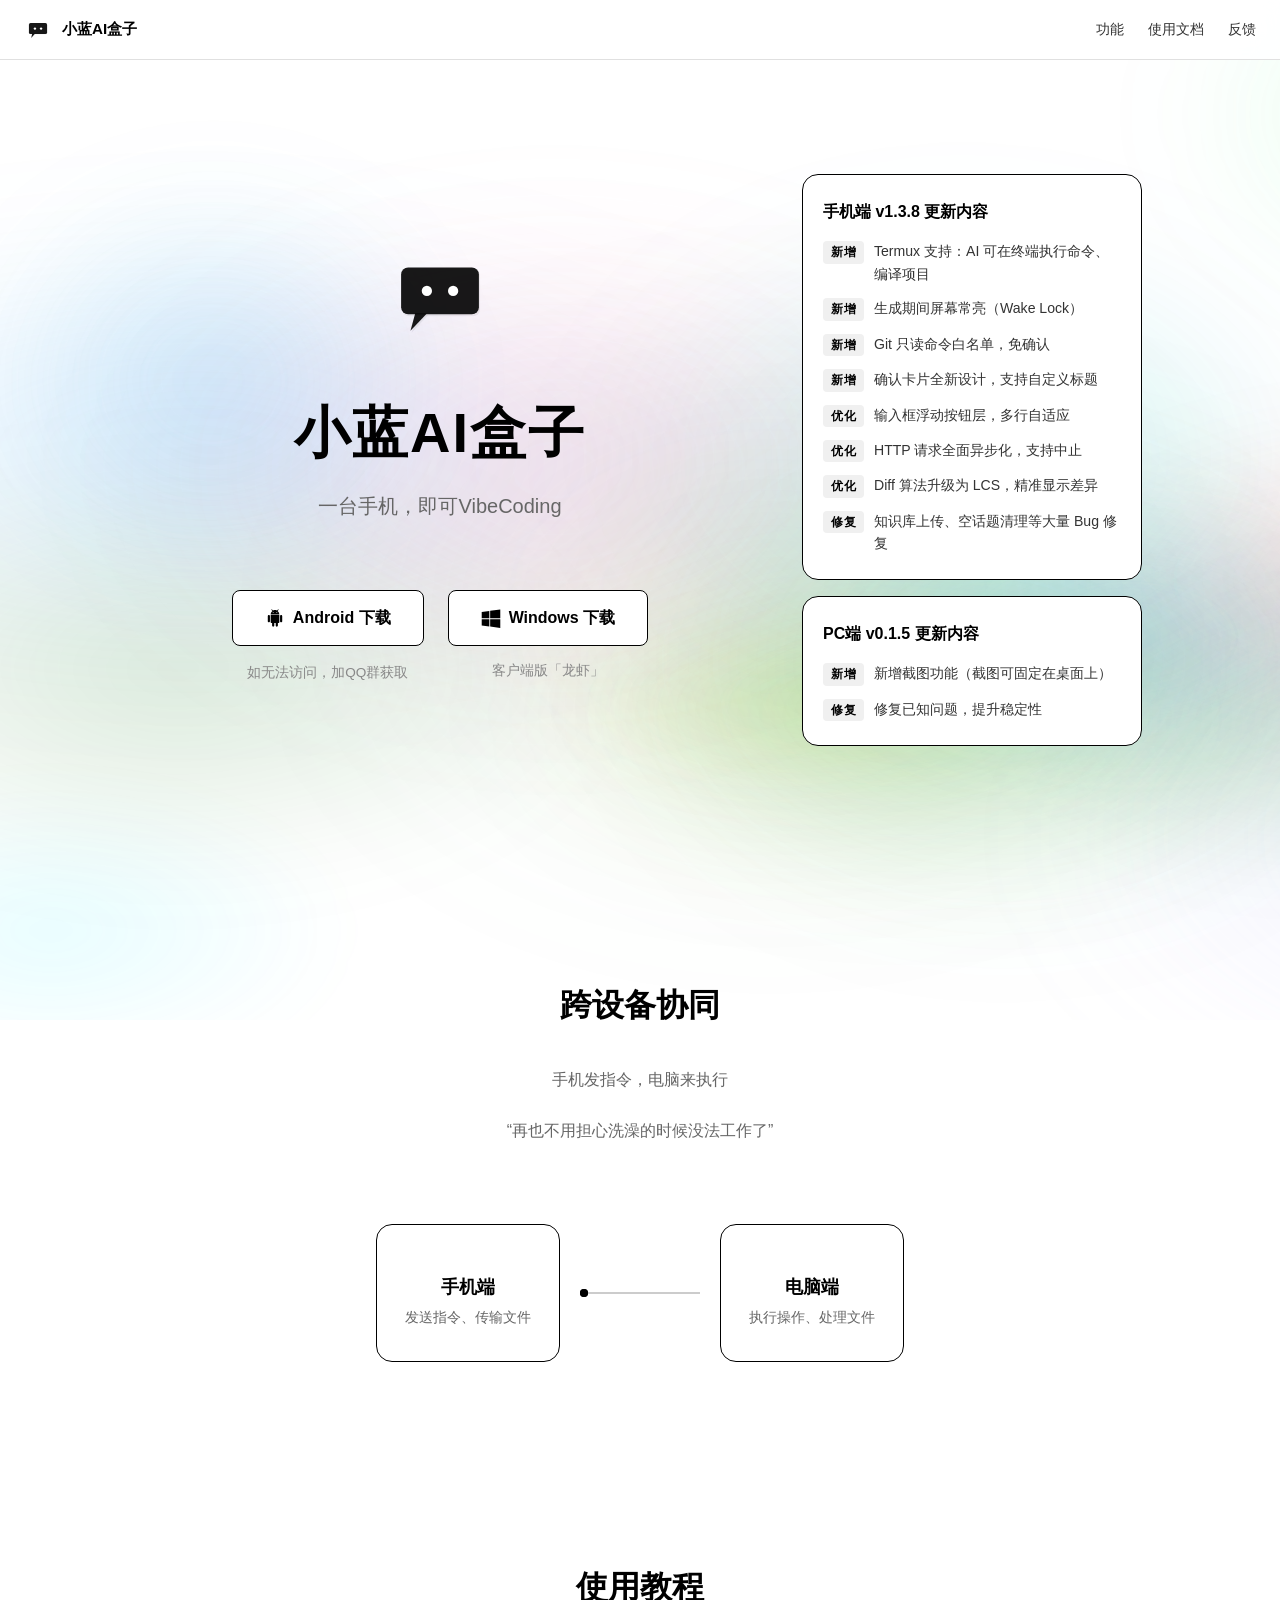
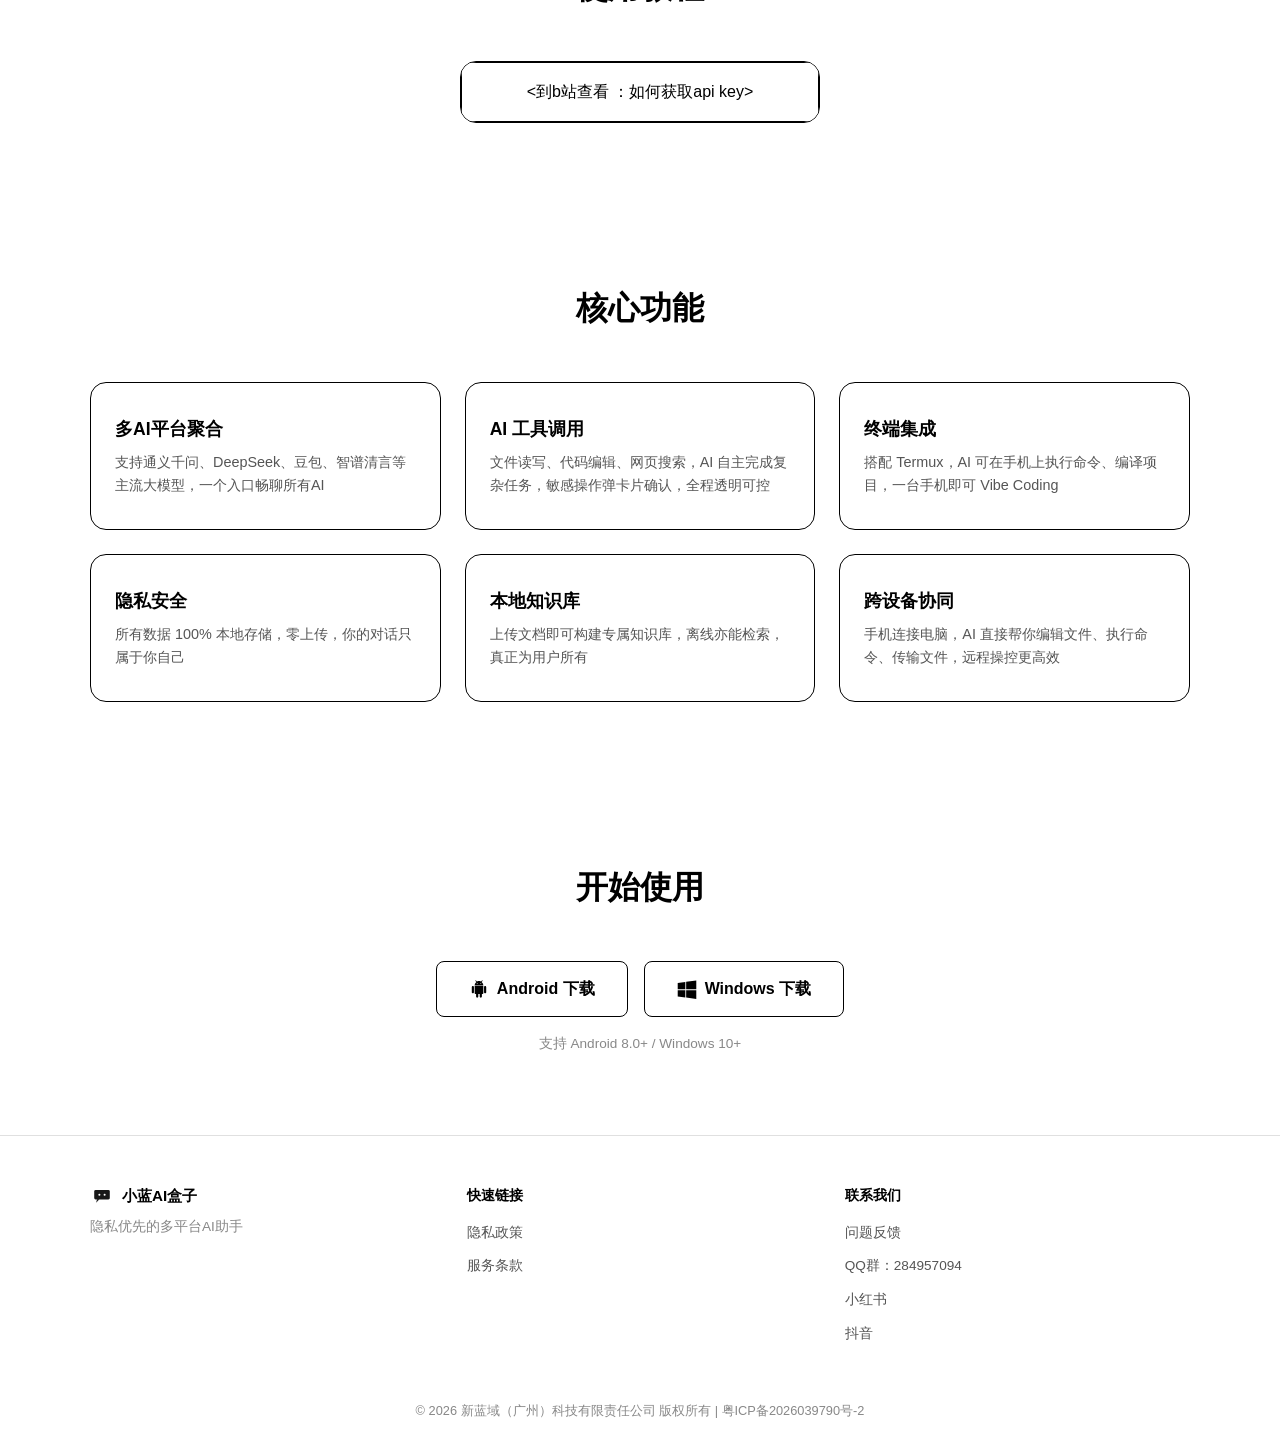
==== xiaolanbox.html @ a7e0fc1a "init: 小蓝AI盒子 Android App 源码" ====
<!doctype html><html lang="zh-CN"><head><meta charset="UTF-8"><meta name="viewport" content="width=device-width,initial-scale=1"><meta name="color-scheme" content="dark light"><meta name="theme-color" content="#1a1a2e"><meta name="description" content="小蓝AI盒子 - 隐私优先的多平台AI助手，支持通义千问、DeepSeek等主流大模型，所有数据本地存储"><title>小蓝AI盒子官方网站 - 你的掌上AI工作平台</title><link rel="icon" href="data:image/svg+xml,<svg xmlns='http://www.w3.org/2000/svg' viewBox='0 0 512 512'><defs><linearGradient id='g' x1='0%25' y1='0%25' x2='100%25' y2='100%25'><stop offset='0%25' style='stop-color:%2342A5F5'/><stop offset='50%25' style='stop-color:%232196F3'/><stop offset='100%25' style='stop-color:%231565C0'/></linearGradient></defs><rect width='512' height='512' fill='url(%23g)'/><rect width='512' height='8' fill='rgba(255,255,255,0.4)'/><rect x='90' y='130' width='332' height='200' rx='30' fill='white'/><polygon points='150,330 200,330 130,400' fill='white'/><circle cx='200' cy='230' r='22' fill='%23F44336'/><circle cx='312' cy='230' r='22' fill='%234CAF50'/></svg>"><style>*,::after,::before{margin:0;padding:0;box-sizing:border-box}html{scroll-behavior:smooth;scroll-padding-top:60px;overflow-x:clip}body{font-family:-apple-system,BlinkMacSystemFont,"Segoe UI",Roboto,"Helvetica Neue",Arial,sans-serif;background:#fff;color:#000;line-height:1.6;overflow-x:clip}a{color:inherit;text-decoration:none}.fog-layer{position:fixed;top:-120px;left:-120px;width:calc(100% + 240px);height:calc(100% + 240px);pointer-events:none;z-index:0;overflow:hidden}.fog{position:absolute;border-radius:50%;pointer-events:none;will-change:transform,filter,opacity;top:0;left:0;opacity:0}.nav{position:fixed;top:0;left:0;right:0;height:60px;display:flex;align-items:center;justify-content:space-between;padding:0 24px;z-index:10;background:rgba(255,255,255,.85);-webkit-backdrop-filter:blur(12px);backdrop-filter:blur(12px);border-bottom:1px solid #e0e0e0;transition:background .3s}.nav.scrolled{background:rgba(255,255,255,.95)}.nav-brand{display:flex;align-items:center;gap:10px}.nav-brand svg{width:28px;height:28px}.nav-brand span{font-size:.95rem;font-weight:600;color:#000}.nav-links{display:flex;gap:24px}.nav-links a{font-size:.9rem;color:#333;transition:color .2s}.nav-links a:focus,.nav-links a:hover{color:#000}.nav-links .douyin-trigger{font-size:.9rem;color:#333;cursor:pointer;transition:color .2s}.nav-links .douyin-trigger:hover{color:#000}.hero{position:relative;min-height:100vh;display:flex;align-items:center;justify-content:center;gap:60px;padding:80px 48px 60px;max-width:1100px;margin:0 auto}.hero-main{flex:1;display:flex;flex-direction:column;align-items:center;justify-content:center;text-align:center}.hero-whatsnew-wrapper{display:flex;flex-direction:column;gap:16px;flex:0 0 340px;align-self:center}.hero-whatsnew{background:#fff;border:1px solid #000;border-radius:16px;padding:24px 20px}.hero-whatsnew.pc{border-color:#000}.hero-whatsnew.pc .hero-whatsnew-header{color:#000;font-weight:700}@keyframes goldShimmer{0%{background-position:200% 0}100%{background-position:-200% 0}}.hero-whatsnew-header{font-size:1rem;font-weight:600;margin-bottom:16px;color:#000}.hero-whatsnew-item{display:flex;align-items:baseline;gap:10px;margin-bottom:12px;font-size:.88rem;color:#333;line-height:1.6}.hero-whatsnew-item:last-child{margin-bottom:0}.hero-logo{margin-bottom:24px}.hero h1{font-size:clamp(2rem, 5vw, 3.5rem);font-weight:700;margin-bottom:12px;letter-spacing:2px;color:#000}.hero .slogan{font-size:clamp(1rem, 2.5vw, 1.25rem);color:#666;margin-bottom:40px;font-weight:400}.cta-primary{display:inline-block;background:#fff;color:#000;padding:14px 40px;border-radius:8px;font-weight:600;font-size:1rem;border:1px solid #000;cursor:pointer;transition:background .3s}.cta-primary:hover{background:#f5f5f5}.cta-primary:focus{outline:2px solid #000000;outline-offset:3px}.section{position:relative;padding:80px 24px}.section-title{font-size:clamp(1.5rem, 3vw, 2rem);font-weight:600;text-align:center;margin-bottom:48px;color:#000}.section-inner{max-width:1100px;margin:0 auto;position:relative;z-index:2}.features-grid{display:grid;grid-template-columns:repeat(3,1fr);gap:24px}@media (max-width:768px){.features-grid{grid-template-columns:repeat(2,1fr)}}@media (max-width:480px){.features-grid{grid-template-columns:1fr}}.feature-card{background:#fff;border:1px solid #000;border-radius:16px;padding:32px 24px;transition:transform .3s,box-shadow .3s}.feature-card:hover{transform:translateY(-4px);box-shadow:0 4px 20px rgba(0,0,0,.08)}.feature-card svg{width:48px;height:48px;margin-bottom:16px}.feature-card h3{font-size:1.1rem;font-weight:600;margin-bottom:8px;color:#000}.feature-card p{font-size:.9rem;color:#555;line-height:1.6}.whatsnew-badge{flex-shrink:0;font-size:.72rem;font-weight:600;padding:2px 8px;border-radius:4px;letter-spacing:.5px}.whatsnew-badge.new{background:#f0f0f0;color:#000}.whatsnew-badge.fix{background:#f0f0f0;color:#000}.download-content{text-align:center}.download-buttons{display:flex;justify-content:center;gap:16px;flex-wrap:wrap}.btn-download{display:inline-flex;align-items:center;gap:8px;padding:14px 32px;border-radius:8px;font-weight:600;font-size:1rem;cursor:pointer;transition:all .3s;text-decoration:none;border:1px solid #000;background:#fff;color:#000}.btn-download:hover{background:#f5f5f5}.btn-download:focus{outline:2px solid #000000;outline-offset:3px}.btn-android{background:#fff;color:#000}.btn-android:hover{background:#f5f5f5}.btn-web{background:#fff;border:1px solid #000;color:#000}.btn-web:hover{background:#f5f5f5}.btn-disabled{border:1px solid #ccc;color:#ccc;cursor:not-allowed;background:#fafafa}.btn-disabled:hover{background:#fafafa}.download-hint{margin-top:16px;font-size:.85rem;color:#888}.scan-download-wrapper{position:relative;display:inline-block;margin-top:6px}.scan-download-link{font-size:.85rem;color:#888;text-decoration:underline;cursor:pointer;transition:color .3s}.scan-download-link:hover{color:#000}.qrcode-bubble{position:absolute;bottom:100%;left:50%;transform:translateX(-50%) translateY(-8px);background:#fff;border-radius:12px;padding:12px;box-shadow:0 8px 32px rgba(0,0,0,.3);opacity:0;visibility:hidden;transition:all .3s ease;pointer-events:none;white-space:nowrap}.qrcode-bubble::after{content:'';position:absolute;top:100%;left:50%;transform:translateX(-50%);border:6px solid transparent;border-top-color:#fff}.qrcode-img{width:120px;height:120px;display:block;border-radius:8px}.douyin-bubble .qrcode-img{width:320px;height:476px}.qq-bubble .qrcode-img{width:320px;height:569px}.scan-download-wrapper:hover .qrcode-bubble{opacity:1;visibility:visible;transform:translateX(-50%) translateY(-12px)}.douyin-qrcode-wrapper{position:relative;display:inline-block}.douyin-bubble{bottom:140%;z-index:3}.qq-bubble{bottom:200%;z-index:10}.douyin-bubble::after{border-top-color:#fff}.douyin-qrcode-wrapper:hover .douyin-bubble,.douyin-qrcode-wrapper:hover .qq-bubble{opacity:1;visibility:visible;transform:translateX(-50%) translateY(-145px)}.btn-download svg{width:20px;height:20px}.footer{position:relative;padding:48px 24px 24px;border-top:1px solid #e0e0e0}.footer-inner{max-width:1100px;margin:0 auto;display:grid;grid-template-columns:repeat(3,1fr);gap:32px}.footer-brand{display:flex;flex-direction:column;gap:8px}.footer-brand-row{display:flex;align-items:center;gap:8px}.footer-brand svg{width:24px;height:24px}.footer-brand .name{font-size:.95rem;font-weight:600;color:#000}.footer-brand .desc{font-size:.85rem;color:#888}.footer-col h4{font-size:.9rem;font-weight:600;margin-bottom:12px;color:#000}.footer-col ul{list-style:none}.footer-col li{margin-bottom:8px}.footer-col a{font-size:.85rem;color:#555;transition:color .2s}.footer-col a:focus,.footer-col a:hover{color:#000}.footer-col .douyin-trigger{font-size:.85rem;color:#555;cursor:pointer;transition:color .2s}.footer-col .douyin-trigger:hover{color:#000}.footer-col a:focus{outline:1px solid #000000;outline-offset:2px}.footer-bottom{max-width:1100px;margin:32px auto 0;padding-top:16px;text-align:center;font-size:.8rem;color:#888}.footer-bottom a{color:#888;transition:color .2s}.footer-bottom a:focus,.footer-bottom a:hover{color:#000}@media (max-width:768px){.hero{flex-direction:column;padding:80px 16px 60px;gap:32px}.hero-whatsnew{flex:none;width:100%;max-width:400px}.nav{padding:0 16px}.nav-links{gap:14px}.nav-links a{font-size:.8rem}.features-grid{grid-template-columns:1fr;gap:16px}.footer-inner{display:flex;flex-direction:column;align-items:center;gap:20px}.footer-brand{align-items:center;text-align:center}.footer-col{text-align:center}.footer-inner{text-align:center}.footer-col ul{display:flex;gap:16px;justify-content:center}}@media (max-width:480px){.section{padding:40px 16px}.hero{padding:60px 16px 40px}.cta-primary{display:block;width:100%;text-align:center}.download-buttons{flex-direction:column;align-items:center}.btn-download{width:100%;max-width:300px;justify-content:center}}.video-wrapper{max-width:360px;margin:0 auto;background:#fff;border:1px solid #000;border-radius:16px;overflow:hidden}.video-wrapper video{display:block}.hero-buttons{display:flex;gap:24px;justify-content:center;flex-wrap:wrap;margin-top:28px}.hero-btn-col{display:flex;flex-direction:column;align-items:center;gap:8px}.hero-sub-text{font-size:.85rem;color:#888;cursor:default;margin-top:6px}.btn-windows{background:#fff!important;color:#000!important}.btn-windows:hover{background:#f5f5f5!important}.download-tag{display:block;font-size:.8rem;color:#888;margin-top:6px;text-align:center}.cross-device-demo{display:flex;align-items:center;justify-content:center;gap:0;padding:40px 0}.device-card{background:#fff;border:1px solid #000;border-radius:16px;padding:32px 28px;text-align:center;min-width:180px;transition:transform .3s ease,box-shadow .3s ease}.device-card:hover{transform:translateY(-4px);box-shadow:0 4px 20px rgba(0,0,0,.08)}.device-label{font-size:1.1rem;font-weight:600;color:#000;margin-top:16px}.device-desc{font-size:.85rem;color:#666;margin-top:6px}.connection-line{width:120px;height:2px;background:#ccc;position:relative;margin:0 20px}.connection-pulse{position:absolute;top:-3px;left:0;width:8px;height:8px;border-radius:50%;background:#000;animation:pulseMove 2s ease-in-out infinite}@keyframes pulseMove{0%{left:0;opacity:0}10%{opacity:1}90%{opacity:1}100%{left:calc(100% - 8px);opacity:0}}.modal-overlay{display:flex;position:fixed;top:0;left:0;right:0;bottom:0;background:rgba(0,0,0,0);z-index:200;align-items:center;justify-content:center;pointer-events:none;opacity:0;visibility:hidden;transition:opacity .35s ease,visibility .35s ease,background .35s ease}.modal-overlay.active{opacity:1;visibility:visible;pointer-events:auto;background:rgba(0,0,0,.4)}.modal-box{background:#fff;border:1px solid #000;border-radius:16px;padding:32px;width:90%;max-width:440px;position:relative;transform:translateY(20px) scale(.95);opacity:0;transition:transform .35s ease,opacity .35s ease}.modal-overlay.active .modal-box{transform:translateY(0) scale(1);opacity:1}.modal-box h3{font-size:1.2rem;margin-bottom:20px;color:#000}.modal-close{position:absolute;top:12px;right:16px;background:0 0;border:none;color:#888;font-size:1.5rem;cursor:pointer;line-height:1}.modal-close:hover{color:#000}.modal-box label{display:block;font-size:.85rem;color:#555;margin-bottom:6px;margin-top:14px}.modal-box label:first-of-type{margin-top:0}.modal-box input,.modal-box textarea{width:100%;background:#fff;border:1px solid #000;border-radius:8px;padding:10px 14px;color:#000;font-size:.9rem;font-family:inherit;outline:0;resize:vertical}.modal-box input:focus,.modal-box textarea:focus{border-color:#000}.modal-box input::placeholder,.modal-box textarea::placeholder{color:#bbb}.modal-box .cta-primary{margin-top:20px}.modal-hint{margin-top:10px;font-size:.8rem;text-align:center}.modal-hint.success{color:#4caf50}.modal-hint.error{color:#e67e22}html.inverted{background:#000}html.inverted body{background:#000}html.inverted #invertTarget{filter:invert(1)}html.inverted .fog-layer,html.inverted .modal-overlay,html.inverted .nav{filter:invert(1)}html.inverted img,html.inverted video{filter:invert(1)}</style></head><body><div class="fog-layer" id="fogLayer"></div><nav class="nav" id="navbar" role="navigation" aria-label="主导航"><a href="#" class="nav-brand" id="navBrand" aria-label="小蓝AI盒子 - 返回顶部"><svg xmlns="http://www.w3.org/2000/svg" viewBox="0 0 512 512" aria-hidden="true"><rect x="95" y="138" width="332" height="200" rx="30" fill="rgba(0,0,0,0.06)"/><polygon points="155,334 205,334 135,408" fill="rgba(0,0,0,0.06)"/><rect x="90" y="130" width="332" height="200" rx="30" fill="#000000" opacity="0.9"/><polygon points="150,326 200,326 130,400" fill="#000000" opacity="0.9"/><circle cx="200" cy="230" r="22" fill="#ffffff"/><circle cx="312" cy="230" r="22" fill="#ffffff"/></svg> <span>小蓝AI盒子</span></a><div class="nav-links"><a href="#features" aria-label="查看功能特性">功能</a> <a href="https://www.xiaolanbox.com/howtouse/" id="navDocs" aria-label="查看使用文档" target="_blank">使用文档</a> <a href="javascript:void(0)" id="navFeedback" aria-label="提交反馈">反馈</a></div></nav><div id="invertTarget"><section class="hero"><div class="hero-main"><div class="hero-logo"><svg xmlns="http://www.w3.org/2000/svg" viewBox="0 0 512 512" width="120" height="120" role="img" aria-label="小蓝AI盒子"><rect x="95" y="138" width="332" height="200" rx="30" fill="rgba(0,0,0,0.06)"/><polygon points="155,334 205,334 135,408" fill="rgba(0,0,0,0.06)"/><rect x="90" y="130" width="332" height="200" rx="30" fill="#000000" opacity="0.9"/><polygon points="150,326 200,326 130,400" fill="#000000" opacity="0.9"/><circle cx="200" cy="230" r="22" fill="#ffffff"/><circle cx="312" cy="230" r="22" fill="#ffffff"/></svg></div><h1>小蓝AI盒子</h1><p class="slogan">一台手机，即可VibeCoding</p><div class="hero-buttons"><div class="hero-btn-col"><a href="https://github.com/wildwalker2026/Bluox_android/releases/latest" class="btn-download btn-android" target="_blank" id="heroDownload" aria-label="下载Android版本"><svg viewBox="0 0 1024 1024" fill="currentColor" aria-hidden="true"><path d="M290.171776 733.916229c0 20.340257 16.636912 36.982286 36.97103 36.982286l36.97103 0 0 129.436978c0 30.695093 24.771173 55.473429 55.457056 55.473429s55.457056-24.778336 55.457056-55.473429L475.027947 770.897492l73.943083 0 0 129.436978c0 30.695093 24.771173 55.473429 55.457056 55.473429s55.457056-24.778336 55.457056-55.473429L659.885142 770.897492l36.97103 0c20.334117 0 36.97103-16.642029 36.97103-36.982286L733.827201 364.094392 290.171776 364.094392 290.171776 733.916229zM197.74369 364.094392c-30.685883 0-55.457056 24.778336-55.457056 55.473429l0 258.874979c0 30.695093 24.771173 55.473429 55.457056 55.473429s55.457056-24.778336 55.457056-55.473429L253.200746 419.567821C253.200746 388.872728 228.429573 364.094392 197.74369 364.094392zM826.25631 364.094392c-30.685883 0-55.457056 24.778336-55.457056 55.473429l0 258.874979c0 30.695093 24.771173 55.473429 55.457056 55.473429 30.685883 0 55.457056-24.778336 55.457056-55.473429L881.713366 419.567821C881.713366 388.872728 856.942193 364.094392 826.25631 364.094392zM642.508379 148.118456 690.756243 99.857289c7.209192-7.211239 7.209192-18.860557 0-26.072819-7.209192-7.211239-18.85544-7.211239-26.064632 0l-54.717206 54.54836c-29.576619-14.607696-62.666248-23.113417-97.974405-23.113417-35.492352 0-68.7672 8.505721-98.529037 23.298636l-54.902424-54.918797c-7.209192-7.211239-18.85544-7.211239-26.064632 0-7.209192 7.211239-7.209192 18.860557 0 26.072819l48.432059 48.446385c-54.902424 40.495296-90.76419 105.58371-90.76419 178.99365l443.656449 0C733.828224 253.517971 697.78124 188.429557 642.508379 148.118456zM438.056917 253.147534l-36.97103 0 0-36.982286 36.97103 0L438.056917 253.147534zM622.914112 253.147534l-36.97103 0 0-36.982286 36.97103 0L622.914112 253.147534z"/></svg>Android 下载</a> <span class="hero-sub-text" style="margin-top:8px;display:block">如无法访问，加QQ群获取</span></div><div class="hero-btn-col"><a href="https://github.com/wildwalker2026/Bluox_pc/releases/latest" class="btn-download btn-windows" target="_blank" id="heroDownloadWin" aria-label="下载Windows版本"><svg viewBox="0 0 1024 1024" fill="currentColor" aria-hidden="true"><path d="M426.285714 574.857143v372L36.571429 893.142857v-318.285714h389.714285z m0-424.571429v376.571429H36.571429V204z m561.142857 424.571429v449.142857l-518.285714-71.428571v-377.714286h518.285714z m0-501.714286v453.714286H469.142857V144.571429z"/></svg>Windows 下载</a> <span class="hero-sub-text">客户端版「龙虾」</span></div></div></div><div class="hero-whatsnew-wrapper"><div class="hero-whatsnew"><div class="hero-whatsnew-header">手机端 v1.3.8 更新内容</div><div class="hero-whatsnew-item"><span class="whatsnew-badge new">新增</span> <span>Termux 支持：AI 可在终端执行命令、编译项目</span></div><div class="hero-whatsnew-item"><span class="whatsnew-badge new">新增</span> <span>生成期间屏幕常亮（Wake Lock）</span></div><div class="hero-whatsnew-item"><span class="whatsnew-badge new">新增</span> <span>Git 只读命令白名单，免确认</span></div><div class="hero-whatsnew-item"><span class="whatsnew-badge new">新增</span> <span>确认卡片全新设计，支持自定义标题</span></div><div class="hero-whatsnew-item"><span class="whatsnew-badge new">优化</span> <span>输入框浮动按钮层，多行自适应</span></div><div class="hero-whatsnew-item"><span class="whatsnew-badge new">优化</span> <span>HTTP 请求全面异步化，支持中止</span></div><div class="hero-whatsnew-item"><span class="whatsnew-badge new">优化</span> <span>Diff 算法升级为 LCS，精准显示差异</span></div><div class="hero-whatsnew-item"><span class="whatsnew-badge fix">修复</span> <span>知识库上传、空话题清理等大量 Bug 修复</span></div></div><div class="hero-whatsnew pc"><div class="hero-whatsnew-header">PC端 v0.1.5 更新内容</div><div class="hero-whatsnew-item"><span class="whatsnew-badge new">新增</span> <span>新增截图功能（截图可固定在桌面上）</span></div><div class="hero-whatsnew-item"><span class="whatsnew-badge new">修复</span> <span>修复已知问题，提升稳定性</span></div></div></div></section><section class="section" id="cross-device"><div class="section-inner"><h2 class="section-title">跨设备协同</h2><p class="section-subtitle" style="text-align:center;color:#666;margin-top:-12px;margin-bottom:40px">手机发指令，电脑来执行<br><br>“再也不用担心洗澡的时候没法工作了”</p><div class="cross-device-demo"><div class="device-card device-phone"><div class="device-label">手机端</div><div class="device-desc">发送指令、传输文件</div></div><div class="connection-line"><div class="connection-pulse"></div><div class="connection-pulse" style="animation-delay:.8s"></div></div><div class="device-card device-pc"><div class="device-label">电脑端</div><div class="device-desc">执行操作、处理文件</div></div></div></div></section><section class="section" id="tutorial-video"><div class="section-inner"><h2 class="section-title">使用教程</h2><div class="video-wrapper"><a href="https://www.bilibili.com/video/BV1KDdPBcE1Z" target="_blank" rel="noopener noreferrer" style="display:block;width:100%;text-align:center;padding:16px 28px;background:#fff;color:#000;border:1px solid #000;border-radius:8px;text-decoration:none;font-weight:500"><到b站查看 ：如何获取api key></到b站查看></a></div></div></section><section class="section" id="features"><div class="section-inner"><h2 class="section-title">核心功能</h2><div class="features-grid"><div class="feature-card"><h3>多AI平台聚合</h3><p>支持通义千问、DeepSeek、豆包、智谱清言等主流大模型，一个入口畅聊所有AI</p></div><div class="feature-card"><h3>AI 工具调用</h3><p>文件读写、代码编辑、网页搜索，AI 自主完成复杂任务，敏感操作弹卡片确认，全程透明可控</p></div><div class="feature-card"><h3>终端集成</h3><p>搭配 Termux，AI 可在手机上执行命令、编译项目，一台手机即可 Vibe Coding</p></div><div class="feature-card"><h3>隐私安全</h3><p>所有数据 100% 本地存储，零上传，你的对话只属于你自己</p></div><div class="feature-card"><h3>本地知识库</h3><p>上传文档即可构建专属知识库，离线亦能检索，真正为用户所有</p></div><div class="feature-card"><h3>跨设备协同</h3><p>手机连接电脑，AI 直接帮你编辑文件、执行命令、传输文件，远程操控更高效</p></div></div></div></section><section class="section" id="download"><div class="section-inner"><h2 class="section-title">开始使用</h2><div class="download-content"><div class="download-buttons"><a href="https://github.com/wildwalker2026/Bluox_android/releases/latest" class="btn-download btn-android" target="_blank" id="downloadAndroid" aria-label="下载Android版本"><svg viewBox="0 0 1024 1024" fill="currentColor" aria-hidden="true"><path d="M290.171776 733.916229c0 20.340257 16.636912 36.982286 36.97103 36.982286l36.97103 0 0 129.436978c0 30.695093 24.771173 55.473429 55.457056 55.473429s55.457056-24.778336 55.457056-55.473429L475.027947 770.897492l73.943083 0 0 129.436978c0 30.695093 24.771173 55.473429 55.457056 55.473429s55.457056-24.778336 55.457056-55.473429L659.885142 770.897492l36.97103 0c20.334117 0 36.97103-16.642029 36.97103-36.982286L733.827201 364.094392 290.171776 364.094392 290.171776 733.916229zM197.74369 364.094392c-30.685883 0-55.457056 24.778336-55.457056 55.473429l0 258.874979c0 30.695093 24.771173 55.473429 55.457056 55.473429s55.457056-24.778336 55.457056-55.473429L253.200746 419.567821C253.200746 388.872728 228.429573 364.094392 197.74369 364.094392zM826.25631 364.094392c-30.685883 0-55.457056 24.778336-55.457056 55.473429l0 258.874979c0 30.695093 24.771173 55.473429 55.457056 55.473429 30.685883 0 55.457056-24.778336 55.457056-55.473429L881.713366 419.567821C881.713366 388.872728 856.942193 364.094392 826.25631 364.094392zM642.508379 148.118456 690.756243 99.857289c7.209192-7.211239 7.209192-18.860557 0-26.072819-7.209192-7.211239-18.85544-7.211239-26.064632 0l-54.717206 54.54836c-29.576619-14.607696-62.666248-23.113417-97.974405-23.113417-35.492352 0-68.7672 8.505721-98.529037 23.298636l-54.902424-54.918797c-7.209192-7.211239-18.85544-7.211239-26.064632 0-7.209192 7.211239-7.209192 18.860557 0 26.072819l48.432059 48.446385c-54.902424 40.495296-90.76419 105.58371-90.76419 178.99365l443.656449 0C733.828224 253.517971 697.78124 188.429557 642.508379 148.118456zM438.056917 253.147534l-36.97103 0 0-36.982286 36.97103 0L438.056917 253.147534zM622.914112 253.147534l-36.97103 0 0-36.982286 36.97103 0L622.914112 253.147534z"/></svg> Android 下载 </a><a href="https://github.com/wildwalker2026/Bluox_pc/releases/latest" class="btn-download btn-windows" target="_blank" id="downloadWindows" aria-label="下载Windows版本"><svg viewBox="0 0 1024 1024" fill="currentColor" aria-hidden="true"><path d="M426.285714 574.857143v372L36.571429 893.142857v-318.285714h389.714285z m0-424.571429v376.571429H36.571429V204z m561.142857 424.571429v449.142857l-518.285714-71.428571v-377.714286h518.285714z m0-501.714286v453.714286H469.142857V144.571429z"/></svg> Windows 下载</a></div><p class="download-hint">支持 Android 8.0+ / Windows 10+</p></div></div></section><footer class="footer"><div class="footer-inner"><div class="footer-brand"><div class="footer-brand-row"><svg xmlns="http://www.w3.org/2000/svg" viewBox="0 0 512 512" width="36" height="36" aria-hidden="true"><rect x="90" y="130" width="332" height="200" rx="30" fill="rgba(0,0,0,0.06)"/><polygon points="150,326 200,326 130,400" fill="rgba(0,0,0,0.06)"/><rect x="90" y="130" width="332" height="200" rx="30" fill="#000000" opacity="0.9"/><polygon points="150,326 200,326 130,400" fill="#000000" opacity="0.9"/><circle cx="200" cy="230" r="22" fill="#ffffff"/><circle cx="312" cy="230" r="22" fill="#ffffff"/></svg> <span class="name">小蓝AI盒子</span></div><span class="desc">隐私优先的多平台AI助手</span></div><div class="footer-col"><h4>快速链接</h4><ul><li><a href="https://xiaolanbox.com/right/web_privacy.html" target="_blank" rel="noopener noreferrer">隐私政策</a></li><li><a href="https://xiaolanbox.com/right/web_terms.html" target="_blank" rel="noopener noreferrer">服务条款</a></li></ul></div><div class="footer-col"><h4>联系我们</h4><ul><li><a href="javascript:void(0)" onclick='document.getElementById("navFeedback").click()'>问题反馈</a></li><li><div class="douyin-qrcode-wrapper"><span class="douyin-trigger">QQ群：284957094</span><div class="qrcode-bubble qq-bubble"><img src="QQ群二维码.jpg" alt="QQ群二维码" class="qrcode-img"></div></div></li><li><a href="https://www.xiaohongshu.com/user/profile/615d7a1c0000000002018733" target="_blank" rel="noopener noreferrer">小红书</a></li><li><div class="douyin-qrcode-wrapper"><span class="douyin-trigger">抖音</span><div class="qrcode-bubble douyin-bubble"><img src="抖音二维码.png" alt="抖音二维码" class="qrcode-img"></div></div></li></ul></div></div><div class="footer-bottom"><p>&copy; 2026 新蓝域（广州）科技有限责任公司 版权所有 | <a href="https://beian.miit.gov.cn/" target="_blank" rel="noopener noreferrer" style="white-space:nowrap">粤ICP备2026039790号-2</a></p></div></footer></div><div class="modal-overlay" id="feedbackModal"><div class="modal-box"><button class="modal-close" id="feedbackClose" aria-label="关闭">&times;</button><h3>提交反馈</h3><p style="display:block;font-size:.85rem;color:#666;margin:0 0 6px">进入QQ群反馈：284957094</p><p style="display:block;font-size:.85rem;color:#888;margin:0 0 6px">或</p><form id="feedbackForm"><label for="feedbackContact">联系方式</label> <input id="feedbackContact" placeholder="邮箱 / 手机号 / 微信号" maxlength="50" required> <label for="feedbackContent">反馈内容</label> <textarea id="feedbackContent" rows="5" placeholder="请描述你的问题或建议" maxlength="500" required></textarea> <button type="submit" class="cta-primary" style="width:100%;text-align:center">提交</button><p class="modal-hint" id="feedbackHint"></p></form></div></div><script>!function(){fetch("version.json").then(function(e){return e.json()}).then(function(e){document.querySelectorAll(".version-badge").forEach(function(t){t.textContent="v"+e.version})}).catch(function(e){console.log("获取版本信息失败，使用默认链接:",e)});var e=document.getElementById("navbar"),t=!1;function n(){var n=window.scrollY>50;n!==t&&(t=n,e.classList.toggle("scrolled",t))}window.addEventListener("scroll",n,{passive:!0}),n();var a=document.getElementById("feedbackModal"),r=document.getElementById("feedbackForm"),c=document.getElementById("feedbackHint"),o=document.getElementById("feedbackClose"),i=document.getElementById("navFeedback");i.addEventListener("click",function(e){e.preventDefault(),c.textContent="",c.className="modal-hint",fetch("/api/feedback/count").then(function(e){return e.json()}).then(function(e){e.count>=e.max&&(c.textContent="今日反馈次数已达上限（"+e.max+"次/天）",c.className="modal-hint error"),a.classList.add("active")}).catch(function(){a.classList.add("active")})}),o.addEventListener("click",function(){a.classList.remove("active")}),"#feedback"===window.location.hash&&i.click(),a.addEventListener("click",function(e){e.target===a&&a.classList.remove("active")}),r.addEventListener("submit",function(e){e.preventDefault();var t=document.getElementById("feedbackContact").value.trim(),n=document.getElementById("feedbackContent").value.trim();if(!t||!n)return c.textContent="请填写完整信息",void(c.className="modal-hint error");fetch("/api/feedback",{method:"POST",headers:{"Content-Type":"application/json"},body:JSON.stringify({contact:t,content:n})}).then(function(e){return e.json().then(function(t){if(!e.ok)throw new Error(t.error||"提交失败");return t})}).then(function(){c.textContent="反馈已提交，感谢你的建议",c.className="modal-hint success",r.reset()}).catch(function(e){c.textContent=e.message,c.className="modal-hint error"})});var d=[],l=400,s=window.innerWidth<768,m=s?8:18,u=["rgba(230,126,34,0.22)","rgba(233,30,99,0.18)","rgba(100,181,246,0.2)","rgba(241,196,15,0.18)","rgba(171,71,188,0.16)","rgba(255,112,67,0.18)","rgba(76,175,80,0.14)","rgba(3,169,244,0.16)","rgba(255,193,7,0.15)","rgba(156,39,176,0.14)"];function h(e,t){return e+Math.random()*(t-e)}var v,f,g=document.getElementById("fogLayer");function x(){var e=document.createElement("div");e.className="fog";var t=0|h(600,1200),n=0|h(300,600),a=u[Math.random()*u.length|0];e.style.width=t+"px",e.style.height=n+"px",e.style.background="radial-gradient(ellipse, "+a+", transparent 70%)",g.appendChild(e);var r=window.innerWidth,c=window.innerHeight,o=h(.5,1.5);return{el:e,w:t,h:n,x:h(-t*o,r),y:h(-50,c-n*o*.3),vx:h(.3,1.2),vy:h(-.3,.3),scale:o,targetScale:h(.5,1.5),hue:h(0,360),hueSpeed:h(-1.5,1.5),blurBase:s?h(20,35):h(45,65),changeTimer:0|h(60,300),frame:0}}function y(e){var t=window.innerHeight,n=h(.5,1.5);e.x=-e.w*n*h(.1,.35),e.y=h(-50,t-e.h*n*.3),e.vx=h(.5,1.5),e.vy=h(-.4,.4),e.scale=n,e.targetScale=h(.5,1.5),e.hue=h(0,360),e.hueSpeed=h(-1.5,1.5),e.blurBase=s?h(20,35):h(45,65),e.changeTimer=0|h(60,300),e.frame=0}for(var b=0;b<m;b++)d.push(x());requestAnimationFrame(function e(){for(var t=window.innerWidth,n=0;n<d.length;n++){var a=d[n];a.frame++,a.x+=a.vx,a.y+=a.vy,a.vy+=h(-.05,.05),a.vy=Math.max(-1.5,Math.min(1.5,a.vy)),a.changeTimer--,a.changeTimer<=0&&(a.targetScale=h(.4,1.6),a.hueSpeed=h(-2,2),a.vx=h(.5,1.5),a.changeTimer=0|h(80,400)),a.scale+=.015*(a.targetScale-a.scale),a.hue+=a.hueSpeed;var r=a.w*a.scale,c=-r,o=t+r,i=1;a.x<c+l&&(i=Math.max(0,(a.x-c)/l)),a.x>o-l&&(i=Math.min(i,Math.max(0,(o-a.x)/l))),i=Math.max(0,Math.min(1,i)),a.x>o+50&&y(a),a.el.style.transform="translate("+a.x.toFixed(1)+"px,"+a.y.toFixed(1)+"px) scale("+a.scale.toFixed(3)+")",s||(a.el.style.filter="blur("+a.blurBase.toFixed(0)+"px) hue-rotate("+a.hue.toFixed(1)+"deg)"),a.el.style.opacity=i.toFixed(3)}requestAnimationFrame(e)}),v=document.documentElement,f=document.getElementById("navBrand"),Math.random()<.01&&v.classList.add("inverted"),f.addEventListener("click",function(e){e.preventDefault(),v.classList.toggle("inverted")})}()</script></body></html>
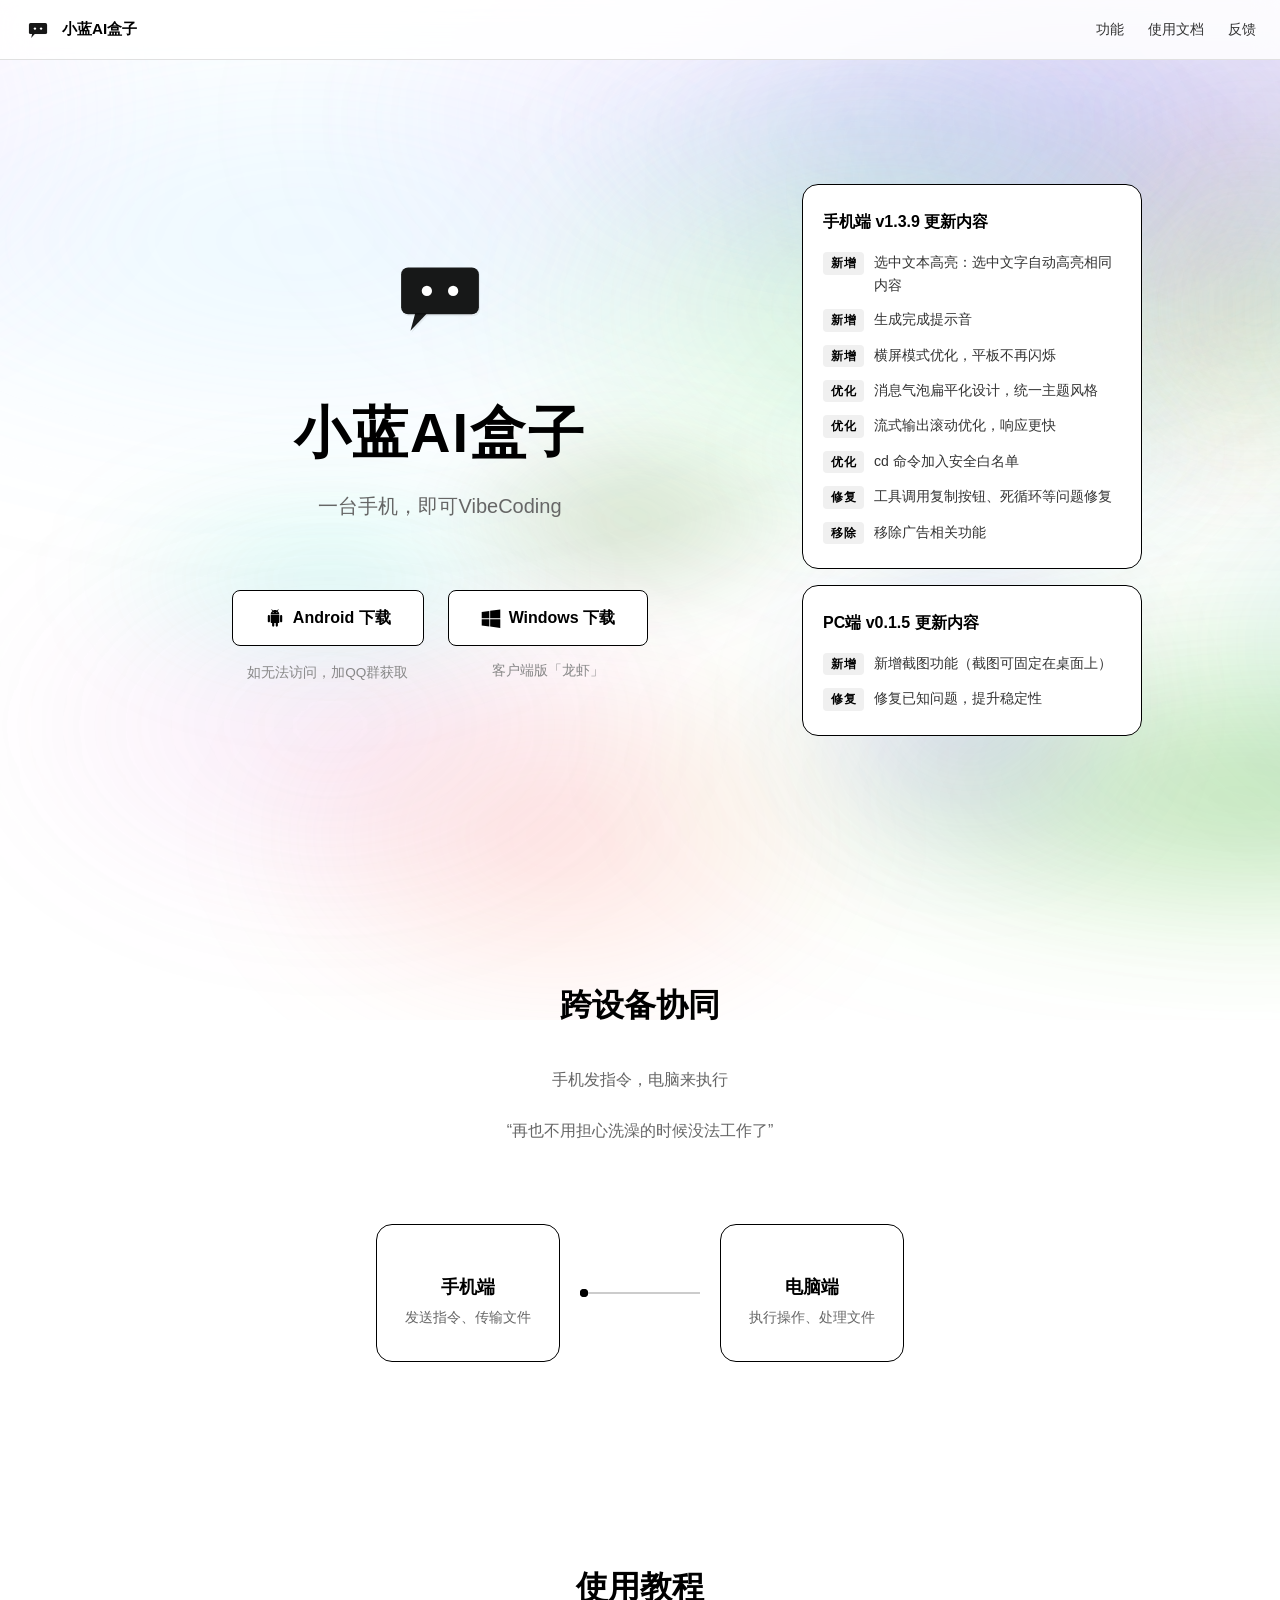
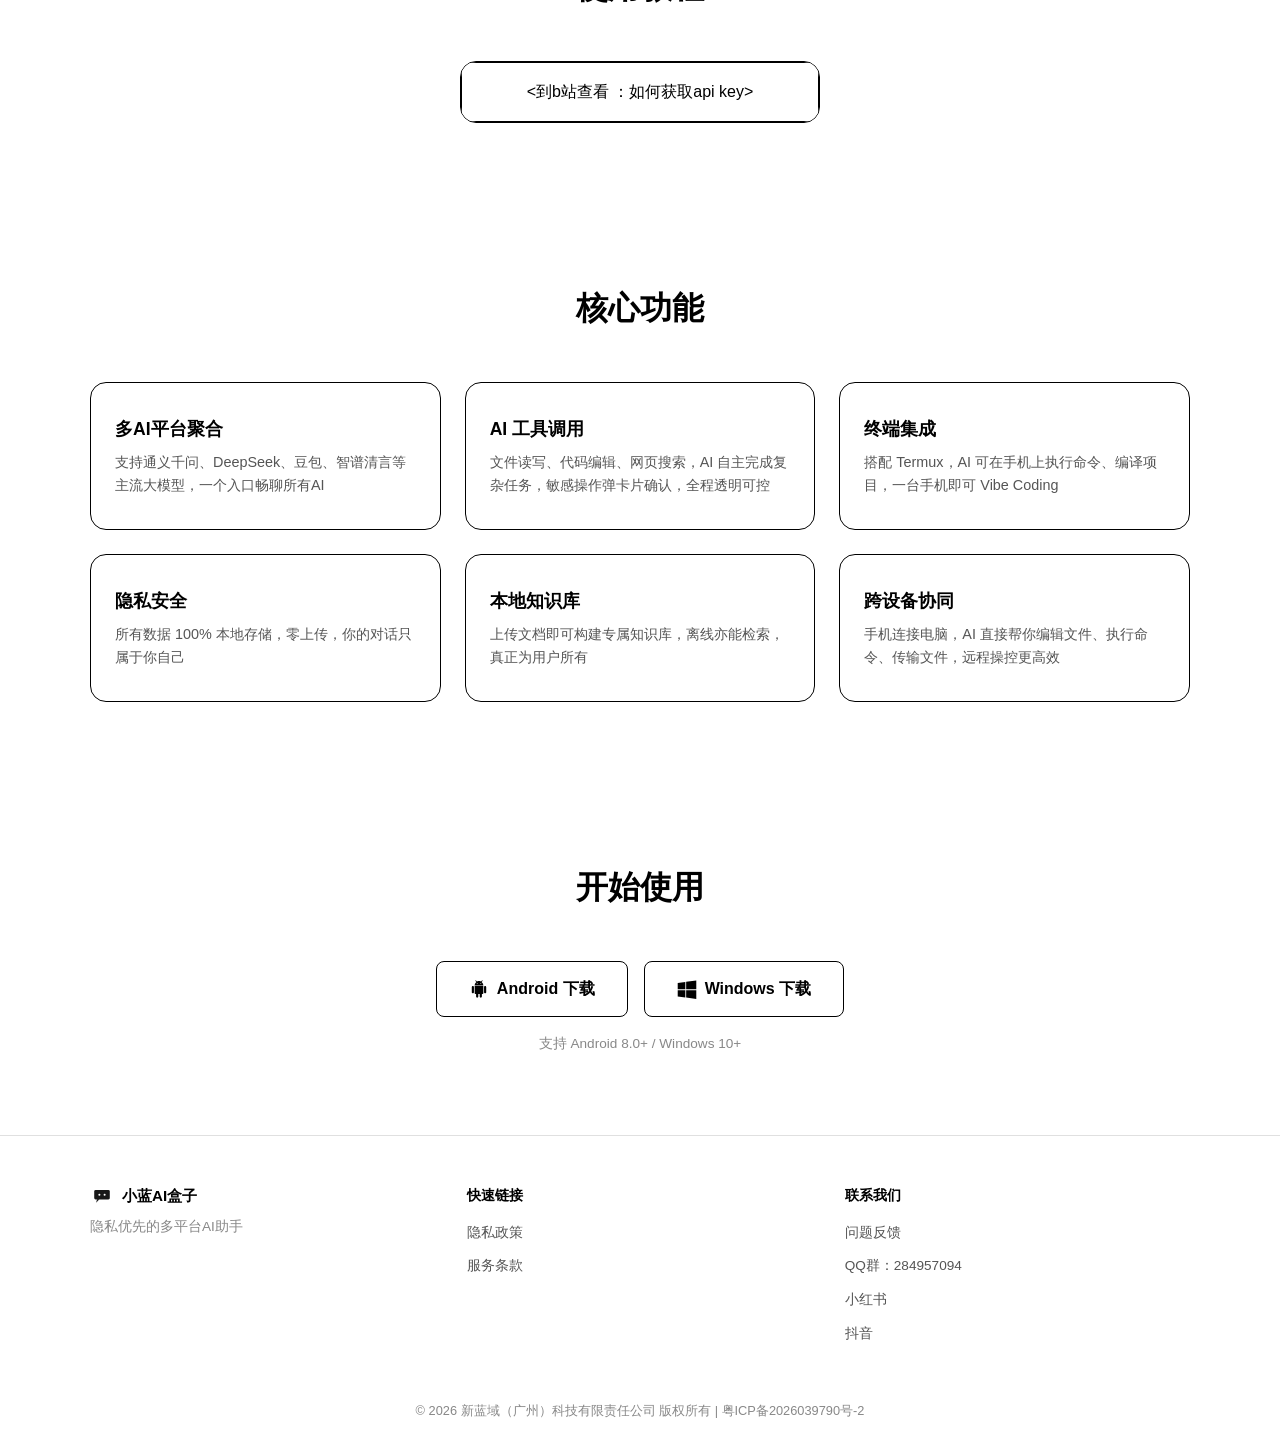
==== commit ec188be4: "release: v1.3.9 版本升级 - 版本号统一升级至 1.3.9 (versionCode 26) - Termux 命令执行重构：内联实现，脚本写入 Termux home，新增日志保存到" ====
--- a/xiaolanbox.html
+++ b/xiaolanbox.html
@@ -1 +1 @@
-<!doctype html><html lang="zh-CN"><head><meta charset="UTF-8"><meta name="viewport" content="width=device-width,initial-scale=1"><meta name="color-scheme" content="dark light"><meta name="theme-color" content="#1a1a2e"><meta name="description" content="小蓝AI盒子 - 隐私优先的多平台AI助手，支持通义千问、DeepSeek等主流大模型，所有数据本地存储"><title>小蓝AI盒子官方网站 - 你的掌上AI工作平台</title><link rel="icon" href="data:image/svg+xml,<svg xmlns='http://www.w3.org/2000/svg' viewBox='0 0 512 512'><defs><linearGradient id='g' x1='0%25' y1='0%25' x2='100%25' y2='100%25'><stop offset='0%25' style='stop-color:%2342A5F5'/><stop offset='50%25' style='stop-color:%232196F3'/><stop offset='100%25' style='stop-color:%231565C0'/></linearGradient></defs><rect width='512' height='512' fill='url(%23g)'/><rect width='512' height='8' fill='rgba(255,255,255,0.4)'/><rect x='90' y='130' width='332' height='200' rx='30' fill='white'/><polygon points='150,330 200,330 130,400' fill='white'/><circle cx='200' cy='230' r='22' fill='%23F44336'/><circle cx='312' cy='230' r='22' fill='%234CAF50'/></svg>"><style>*,::after,::before{margin:0;padding:0;box-sizing:border-box}html{scroll-behavior:smooth;scroll-padding-top:60px;overflow-x:clip}body{font-family:-apple-system,BlinkMacSystemFont,"Segoe UI",Roboto,"Helvetica Neue",Arial,sans-serif;background:#fff;color:#000;line-height:1.6;overflow-x:clip}a{color:inherit;text-decoration:none}.fog-layer{position:fixed;top:-120px;left:-120px;width:calc(100% + 240px);height:calc(100% + 240px);pointer-events:none;z-index:0;overflow:hidden}.fog{position:absolute;border-radius:50%;pointer-events:none;will-change:transform,filter,opacity;top:0;left:0;opacity:0}.nav{position:fixed;top:0;left:0;right:0;height:60px;display:flex;align-items:center;justify-content:space-between;padding:0 24px;z-index:10;background:rgba(255,255,255,.85);-webkit-backdrop-filter:blur(12px);backdrop-filter:blur(12px);border-bottom:1px solid #e0e0e0;transition:background .3s}.nav.scrolled{background:rgba(255,255,255,.95)}.nav-brand{display:flex;align-items:center;gap:10px}.nav-brand svg{width:28px;height:28px}.nav-brand span{font-size:.95rem;font-weight:600;color:#000}.nav-links{display:flex;gap:24px}.nav-links a{font-size:.9rem;color:#333;transition:color .2s}.nav-links a:focus,.nav-links a:hover{color:#000}.nav-links .douyin-trigger{font-size:.9rem;color:#333;cursor:pointer;transition:color .2s}.nav-links .douyin-trigger:hover{color:#000}.hero{position:relative;min-height:100vh;display:flex;align-items:center;justify-content:center;gap:60px;padding:80px 48px 60px;max-width:1100px;margin:0 auto}.hero-main{flex:1;display:flex;flex-direction:column;align-items:center;justify-content:center;text-align:center}.hero-whatsnew-wrapper{display:flex;flex-direction:column;gap:16px;flex:0 0 340px;align-self:center}.hero-whatsnew{background:#fff;border:1px solid #000;border-radius:16px;padding:24px 20px}.hero-whatsnew.pc{border-color:#000}.hero-whatsnew.pc .hero-whatsnew-header{color:#000;font-weight:700}@keyframes goldShimmer{0%{background-position:200% 0}100%{background-position:-200% 0}}.hero-whatsnew-header{font-size:1rem;font-weight:600;margin-bottom:16px;color:#000}.hero-whatsnew-item{display:flex;align-items:baseline;gap:10px;margin-bottom:12px;font-size:.88rem;color:#333;line-height:1.6}.hero-whatsnew-item:last-child{margin-bottom:0}.hero-logo{margin-bottom:24px}.hero h1{font-size:clamp(2rem, 5vw, 3.5rem);font-weight:700;margin-bottom:12px;letter-spacing:2px;color:#000}.hero .slogan{font-size:clamp(1rem, 2.5vw, 1.25rem);color:#666;margin-bottom:40px;font-weight:400}.cta-primary{display:inline-block;background:#fff;color:#000;padding:14px 40px;border-radius:8px;font-weight:600;font-size:1rem;border:1px solid #000;cursor:pointer;transition:background .3s}.cta-primary:hover{background:#f5f5f5}.cta-primary:focus{outline:2px solid #000000;outline-offset:3px}.section{position:relative;padding:80px 24px}.section-title{font-size:clamp(1.5rem, 3vw, 2rem);font-weight:600;text-align:center;margin-bottom:48px;color:#000}.section-inner{max-width:1100px;margin:0 auto;position:relative;z-index:2}.features-grid{display:grid;grid-template-columns:repeat(3,1fr);gap:24px}@media (max-width:768px){.features-grid{grid-template-columns:repeat(2,1fr)}}@media (max-width:480px){.features-grid{grid-template-columns:1fr}}.feature-card{background:#fff;border:1px solid #000;border-radius:16px;padding:32px 24px;transition:transform .3s,box-shadow .3s}.feature-card:hover{transform:translateY(-4px);box-shadow:0 4px 20px rgba(0,0,0,.08)}.feature-card svg{width:48px;height:48px;margin-bottom:16px}.feature-card h3{font-size:1.1rem;font-weight:600;margin-bottom:8px;color:#000}.feature-card p{font-size:.9rem;color:#555;line-height:1.6}.whatsnew-badge{flex-shrink:0;font-size:.72rem;font-weight:600;padding:2px 8px;border-radius:4px;letter-spacing:.5px}.whatsnew-badge.new{background:#f0f0f0;color:#000}.whatsnew-badge.fix{background:#f0f0f0;color:#000}.download-content{text-align:center}.download-buttons{display:flex;justify-content:center;gap:16px;flex-wrap:wrap}.btn-download{display:inline-flex;align-items:center;gap:8px;padding:14px 32px;border-radius:8px;font-weight:600;font-size:1rem;cursor:pointer;transition:all .3s;text-decoration:none;border:1px solid #000;background:#fff;color:#000}.btn-download:hover{background:#f5f5f5}.btn-download:focus{outline:2px solid #000000;outline-offset:3px}.btn-android{background:#fff;color:#000}.btn-android:hover{background:#f5f5f5}.btn-web{background:#fff;border:1px solid #000;color:#000}.btn-web:hover{background:#f5f5f5}.btn-disabled{border:1px solid #ccc;color:#ccc;cursor:not-allowed;background:#fafafa}.btn-disabled:hover{background:#fafafa}.download-hint{margin-top:16px;font-size:.85rem;color:#888}.scan-download-wrapper{position:relative;display:inline-block;margin-top:6px}.scan-download-link{font-size:.85rem;color:#888;text-decoration:underline;cursor:pointer;transition:color .3s}.scan-download-link:hover{color:#000}.qrcode-bubble{position:absolute;bottom:100%;left:50%;transform:translateX(-50%) translateY(-8px);background:#fff;border-radius:12px;padding:12px;box-shadow:0 8px 32px rgba(0,0,0,.3);opacity:0;visibility:hidden;transition:all .3s ease;pointer-events:none;white-space:nowrap}.qrcode-bubble::after{content:'';position:absolute;top:100%;left:50%;transform:translateX(-50%);border:6px solid transparent;border-top-color:#fff}.qrcode-img{width:120px;height:120px;display:block;border-radius:8px}.douyin-bubble .qrcode-img{width:320px;height:476px}.qq-bubble .qrcode-img{width:320px;height:569px}.scan-download-wrapper:hover .qrcode-bubble{opacity:1;visibility:visible;transform:translateX(-50%) translateY(-12px)}.douyin-qrcode-wrapper{position:relative;display:inline-block}.douyin-bubble{bottom:140%;z-index:3}.qq-bubble{bottom:200%;z-index:10}.douyin-bubble::after{border-top-color:#fff}.douyin-qrcode-wrapper:hover .douyin-bubble,.douyin-qrcode-wrapper:hover .qq-bubble{opacity:1;visibility:visible;transform:translateX(-50%) translateY(-145px)}.btn-download svg{width:20px;height:20px}.footer{position:relative;padding:48px 24px 24px;border-top:1px solid #e0e0e0}.footer-inner{max-width:1100px;margin:0 auto;display:grid;grid-template-columns:repeat(3,1fr);gap:32px}.footer-brand{display:flex;flex-direction:column;gap:8px}.footer-brand-row{display:flex;align-items:center;gap:8px}.footer-brand svg{width:24px;height:24px}.footer-brand .name{font-size:.95rem;font-weight:600;color:#000}.footer-brand .desc{font-size:.85rem;color:#888}.footer-col h4{font-size:.9rem;font-weight:600;margin-bottom:12px;color:#000}.footer-col ul{list-style:none}.footer-col li{margin-bottom:8px}.footer-col a{font-size:.85rem;color:#555;transition:color .2s}.footer-col a:focus,.footer-col a:hover{color:#000}.footer-col .douyin-trigger{font-size:.85rem;color:#555;cursor:pointer;transition:color .2s}.footer-col .douyin-trigger:hover{color:#000}.footer-col a:focus{outline:1px solid #000000;outline-offset:2px}.footer-bottom{max-width:1100px;margin:32px auto 0;padding-top:16px;text-align:center;font-size:.8rem;color:#888}.footer-bottom a{color:#888;transition:color .2s}.footer-bottom a:focus,.footer-bottom a:hover{color:#000}@media (max-width:768px){.hero{flex-direction:column;padding:80px 16px 60px;gap:32px}.hero-whatsnew{flex:none;width:100%;max-width:400px}.nav{padding:0 16px}.nav-links{gap:14px}.nav-links a{font-size:.8rem}.features-grid{grid-template-columns:1fr;gap:16px}.footer-inner{display:flex;flex-direction:column;align-items:center;gap:20px}.footer-brand{align-items:center;text-align:center}.footer-col{text-align:center}.footer-inner{text-align:center}.footer-col ul{display:flex;gap:16px;justify-content:center}}@media (max-width:480px){.section{padding:40px 16px}.hero{padding:60px 16px 40px}.cta-primary{display:block;width:100%;text-align:center}.download-buttons{flex-direction:column;align-items:center}.btn-download{width:100%;max-width:300px;justify-content:center}}.video-wrapper{max-width:360px;margin:0 auto;background:#fff;border:1px solid #000;border-radius:16px;overflow:hidden}.video-wrapper video{display:block}.hero-buttons{display:flex;gap:24px;justify-content:center;flex-wrap:wrap;margin-top:28px}.hero-btn-col{display:flex;flex-direction:column;align-items:center;gap:8px}.hero-sub-text{font-size:.85rem;color:#888;cursor:default;margin-top:6px}.btn-windows{background:#fff!important;color:#000!important}.btn-windows:hover{background:#f5f5f5!important}.download-tag{display:block;font-size:.8rem;color:#888;margin-top:6px;text-align:center}.cross-device-demo{display:flex;align-items:center;justify-content:center;gap:0;padding:40px 0}.device-card{background:#fff;border:1px solid #000;border-radius:16px;padding:32px 28px;text-align:center;min-width:180px;transition:transform .3s ease,box-shadow .3s ease}.device-card:hover{transform:translateY(-4px);box-shadow:0 4px 20px rgba(0,0,0,.08)}.device-label{font-size:1.1rem;font-weight:600;color:#000;margin-top:16px}.device-desc{font-size:.85rem;color:#666;margin-top:6px}.connection-line{width:120px;height:2px;background:#ccc;position:relative;margin:0 20px}.connection-pulse{position:absolute;top:-3px;left:0;width:8px;height:8px;border-radius:50%;background:#000;animation:pulseMove 2s ease-in-out infinite}@keyframes pulseMove{0%{left:0;opacity:0}10%{opacity:1}90%{opacity:1}100%{left:calc(100% - 8px);opacity:0}}.modal-overlay{display:flex;position:fixed;top:0;left:0;right:0;bottom:0;background:rgba(0,0,0,0);z-index:200;align-items:center;justify-content:center;pointer-events:none;opacity:0;visibility:hidden;transition:opacity .35s ease,visibility .35s ease,background .35s ease}.modal-overlay.active{opacity:1;visibility:visible;pointer-events:auto;background:rgba(0,0,0,.4)}.modal-box{background:#fff;border:1px solid #000;border-radius:16px;padding:32px;width:90%;max-width:440px;position:relative;transform:translateY(20px) scale(.95);opacity:0;transition:transform .35s ease,opacity .35s ease}.modal-overlay.active .modal-box{transform:translateY(0) scale(1);opacity:1}.modal-box h3{font-size:1.2rem;margin-bottom:20px;color:#000}.modal-close{position:absolute;top:12px;right:16px;background:0 0;border:none;color:#888;font-size:1.5rem;cursor:pointer;line-height:1}.modal-close:hover{color:#000}.modal-box label{display:block;font-size:.85rem;color:#555;margin-bottom:6px;margin-top:14px}.modal-box label:first-of-type{margin-top:0}.modal-box input,.modal-box textarea{width:100%;background:#fff;border:1px solid #000;border-radius:8px;padding:10px 14px;color:#000;font-size:.9rem;font-family:inherit;outline:0;resize:vertical}.modal-box input:focus,.modal-box textarea:focus{border-color:#000}.modal-box input::placeholder,.modal-box textarea::placeholder{color:#bbb}.modal-box .cta-primary{margin-top:20px}.modal-hint{margin-top:10px;font-size:.8rem;text-align:center}.modal-hint.success{color:#4caf50}.modal-hint.error{color:#e67e22}html.inverted{background:#000}html.inverted body{background:#000}html.inverted #invertTarget{filter:invert(1)}html.inverted .fog-layer,html.inverted .modal-overlay,html.inverted .nav{filter:invert(1)}html.inverted img,html.inverted video{filter:invert(1)}</style></head><body><div class="fog-layer" id="fogLayer"></div><nav class="nav" id="navbar" role="navigation" aria-label="主导航"><a href="#" class="nav-brand" id="navBrand" aria-label="小蓝AI盒子 - 返回顶部"><svg xmlns="http://www.w3.org/2000/svg" viewBox="0 0 512 512" aria-hidden="true"><rect x="95" y="138" width="332" height="200" rx="30" fill="rgba(0,0,0,0.06)"/><polygon points="155,334 205,334 135,408" fill="rgba(0,0,0,0.06)"/><rect x="90" y="130" width="332" height="200" rx="30" fill="#000000" opacity="0.9"/><polygon points="150,326 200,326 130,400" fill="#000000" opacity="0.9"/><circle cx="200" cy="230" r="22" fill="#ffffff"/><circle cx="312" cy="230" r="22" fill="#ffffff"/></svg> <span>小蓝AI盒子</span></a><div class="nav-links"><a href="#features" aria-label="查看功能特性">功能</a> <a href="https://www.xiaolanbox.com/howtouse/" id="navDocs" aria-label="查看使用文档" target="_blank">使用文档</a> <a href="javascript:void(0)" id="navFeedback" aria-label="提交反馈">反馈</a></div></nav><div id="invertTarget"><section class="hero"><div class="hero-main"><div class="hero-logo"><svg xmlns="http://www.w3.org/2000/svg" viewBox="0 0 512 512" width="120" height="120" role="img" aria-label="小蓝AI盒子"><rect x="95" y="138" width="332" height="200" rx="30" fill="rgba(0,0,0,0.06)"/><polygon points="155,334 205,334 135,408" fill="rgba(0,0,0,0.06)"/><rect x="90" y="130" width="332" height="200" rx="30" fill="#000000" opacity="0.9"/><polygon points="150,326 200,326 130,400" fill="#000000" opacity="0.9"/><circle cx="200" cy="230" r="22" fill="#ffffff"/><circle cx="312" cy="230" r="22" fill="#ffffff"/></svg></div><h1>小蓝AI盒子</h1><p class="slogan">一台手机，即可VibeCoding</p><div class="hero-buttons"><div class="hero-btn-col"><a href="https://github.com/wildwalker2026/Bluox_android/releases/latest" class="btn-download btn-android" target="_blank" id="heroDownload" aria-label="下载Android版本"><svg viewBox="0 0 1024 1024" fill="currentColor" aria-hidden="true"><path d="M290.171776 733.916229c0 20.340257 16.636912 36.982286 36.97103 36.982286l36.97103 0 0 129.436978c0 30.695093 24.771173 55.473429 55.457056 55.473429s55.457056-24.778336 55.457056-55.473429L475.027947 770.897492l73.943083 0 0 129.436978c0 30.695093 24.771173 55.473429 55.457056 55.473429s55.457056-24.778336 55.457056-55.473429L659.885142 770.897492l36.97103 0c20.334117 0 36.97103-16.642029 36.97103-36.982286L733.827201 364.094392 290.171776 364.094392 290.171776 733.916229zM197.74369 364.094392c-30.685883 0-55.457056 24.778336-55.457056 55.473429l0 258.874979c0 30.695093 24.771173 55.473429 55.457056 55.473429s55.457056-24.778336 55.457056-55.473429L253.200746 419.567821C253.200746 388.872728 228.429573 364.094392 197.74369 364.094392zM826.25631 364.094392c-30.685883 0-55.457056 24.778336-55.457056 55.473429l0 258.874979c0 30.695093 24.771173 55.473429 55.457056 55.473429 30.685883 0 55.457056-24.778336 55.457056-55.473429L881.713366 419.567821C881.713366 388.872728 856.942193 364.094392 826.25631 364.094392zM642.508379 148.118456 690.756243 99.857289c7.209192-7.211239 7.209192-18.860557 0-26.072819-7.209192-7.211239-18.85544-7.211239-26.064632 0l-54.717206 54.54836c-29.576619-14.607696-62.666248-23.113417-97.974405-23.113417-35.492352 0-68.7672 8.505721-98.529037 23.298636l-54.902424-54.918797c-7.209192-7.211239-18.85544-7.211239-26.064632 0-7.209192 7.211239-7.209192 18.860557 0 26.072819l48.432059 48.446385c-54.902424 40.495296-90.76419 105.58371-90.76419 178.99365l443.656449 0C733.828224 253.517971 697.78124 188.429557 642.508379 148.118456zM438.056917 253.147534l-36.97103 0 0-36.982286 36.97103 0L438.056917 253.147534zM622.914112 253.147534l-36.97103 0 0-36.982286 36.97103 0L622.914112 253.147534z"/></svg>Android 下载</a> <span class="hero-sub-text" style="margin-top:8px;display:block">如无法访问，加QQ群获取</span></div><div class="hero-btn-col"><a href="https://github.com/wildwalker2026/Bluox_pc/releases/latest" class="btn-download btn-windows" target="_blank" id="heroDownloadWin" aria-label="下载Windows版本"><svg viewBox="0 0 1024 1024" fill="currentColor" aria-hidden="true"><path d="M426.285714 574.857143v372L36.571429 893.142857v-318.285714h389.714285z m0-424.571429v376.571429H36.571429V204z m561.142857 424.571429v449.142857l-518.285714-71.428571v-377.714286h518.285714z m0-501.714286v453.714286H469.142857V144.571429z"/></svg>Windows 下载</a> <span class="hero-sub-text">客户端版「龙虾」</span></div></div></div><div class="hero-whatsnew-wrapper"><div class="hero-whatsnew"><div class="hero-whatsnew-header">手机端 v1.3.8 更新内容</div><div class="hero-whatsnew-item"><span class="whatsnew-badge new">新增</span> <span>Termux 支持：AI 可在终端执行命令、编译项目</span></div><div class="hero-whatsnew-item"><span class="whatsnew-badge new">新增</span> <span>生成期间屏幕常亮（Wake Lock）</span></div><div class="hero-whatsnew-item"><span class="whatsnew-badge new">新增</span> <span>Git 只读命令白名单，免确认</span></div><div class="hero-whatsnew-item"><span class="whatsnew-badge new">新增</span> <span>确认卡片全新设计，支持自定义标题</span></div><div class="hero-whatsnew-item"><span class="whatsnew-badge new">优化</span> <span>输入框浮动按钮层，多行自适应</span></div><div class="hero-whatsnew-item"><span class="whatsnew-badge new">优化</span> <span>HTTP 请求全面异步化，支持中止</span></div><div class="hero-whatsnew-item"><span class="whatsnew-badge new">优化</span> <span>Diff 算法升级为 LCS，精准显示差异</span></div><div class="hero-whatsnew-item"><span class="whatsnew-badge fix">修复</span> <span>知识库上传、空话题清理等大量 Bug 修复</span></div></div><div class="hero-whatsnew pc"><div class="hero-whatsnew-header">PC端 v0.1.5 更新内容</div><div class="hero-whatsnew-item"><span class="whatsnew-badge new">新增</span> <span>新增截图功能（截图可固定在桌面上）</span></div><div class="hero-whatsnew-item"><span class="whatsnew-badge new">修复</span> <span>修复已知问题，提升稳定性</span></div></div></div></section><section class="section" id="cross-device"><div class="section-inner"><h2 class="section-title">跨设备协同</h2><p class="section-subtitle" style="text-align:center;color:#666;margin-top:-12px;margin-bottom:40px">手机发指令，电脑来执行<br><br>“再也不用担心洗澡的时候没法工作了”</p><div class="cross-device-demo"><div class="device-card device-phone"><div class="device-label">手机端</div><div class="device-desc">发送指令、传输文件</div></div><div class="connection-line"><div class="connection-pulse"></div><div class="connection-pulse" style="animation-delay:.8s"></div></div><div class="device-card device-pc"><div class="device-label">电脑端</div><div class="device-desc">执行操作、处理文件</div></div></div></div></section><section class="section" id="tutorial-video"><div class="section-inner"><h2 class="section-title">使用教程</h2><div class="video-wrapper"><a href="https://www.bilibili.com/video/BV1KDdPBcE1Z" target="_blank" rel="noopener noreferrer" style="display:block;width:100%;text-align:center;padding:16px 28px;background:#fff;color:#000;border:1px solid #000;border-radius:8px;text-decoration:none;font-weight:500"><到b站查看 ：如何获取api key></到b站查看></a></div></div></section><section class="section" id="features"><div class="section-inner"><h2 class="section-title">核心功能</h2><div class="features-grid"><div class="feature-card"><h3>多AI平台聚合</h3><p>支持通义千问、DeepSeek、豆包、智谱清言等主流大模型，一个入口畅聊所有AI</p></div><div class="feature-card"><h3>AI 工具调用</h3><p>文件读写、代码编辑、网页搜索，AI 自主完成复杂任务，敏感操作弹卡片确认，全程透明可控</p></div><div class="feature-card"><h3>终端集成</h3><p>搭配 Termux，AI 可在手机上执行命令、编译项目，一台手机即可 Vibe Coding</p></div><div class="feature-card"><h3>隐私安全</h3><p>所有数据 100% 本地存储，零上传，你的对话只属于你自己</p></div><div class="feature-card"><h3>本地知识库</h3><p>上传文档即可构建专属知识库，离线亦能检索，真正为用户所有</p></div><div class="feature-card"><h3>跨设备协同</h3><p>手机连接电脑，AI 直接帮你编辑文件、执行命令、传输文件，远程操控更高效</p></div></div></div></section><section class="section" id="download"><div class="section-inner"><h2 class="section-title">开始使用</h2><div class="download-content"><div class="download-buttons"><a href="https://github.com/wildwalker2026/Bluox_android/releases/latest" class="btn-download btn-android" target="_blank" id="downloadAndroid" aria-label="下载Android版本"><svg viewBox="0 0 1024 1024" fill="currentColor" aria-hidden="true"><path d="M290.171776 733.916229c0 20.340257 16.636912 36.982286 36.97103 36.982286l36.97103 0 0 129.436978c0 30.695093 24.771173 55.473429 55.457056 55.473429s55.457056-24.778336 55.457056-55.473429L475.027947 770.897492l73.943083 0 0 129.436978c0 30.695093 24.771173 55.473429 55.457056 55.473429s55.457056-24.778336 55.457056-55.473429L659.885142 770.897492l36.97103 0c20.334117 0 36.97103-16.642029 36.97103-36.982286L733.827201 364.094392 290.171776 364.094392 290.171776 733.916229zM197.74369 364.094392c-30.685883 0-55.457056 24.778336-55.457056 55.473429l0 258.874979c0 30.695093 24.771173 55.473429 55.457056 55.473429s55.457056-24.778336 55.457056-55.473429L253.200746 419.567821C253.200746 388.872728 228.429573 364.094392 197.74369 364.094392zM826.25631 364.094392c-30.685883 0-55.457056 24.778336-55.457056 55.473429l0 258.874979c0 30.695093 24.771173 55.473429 55.457056 55.473429 30.685883 0 55.457056-24.778336 55.457056-55.473429L881.713366 419.567821C881.713366 388.872728 856.942193 364.094392 826.25631 364.094392zM642.508379 148.118456 690.756243 99.857289c7.209192-7.211239 7.209192-18.860557 0-26.072819-7.209192-7.211239-18.85544-7.211239-26.064632 0l-54.717206 54.54836c-29.576619-14.607696-62.666248-23.113417-97.974405-23.113417-35.492352 0-68.7672 8.505721-98.529037 23.298636l-54.902424-54.918797c-7.209192-7.211239-18.85544-7.211239-26.064632 0-7.209192 7.211239-7.209192 18.860557 0 26.072819l48.432059 48.446385c-54.902424 40.495296-90.76419 105.58371-90.76419 178.99365l443.656449 0C733.828224 253.517971 697.78124 188.429557 642.508379 148.118456zM438.056917 253.147534l-36.97103 0 0-36.982286 36.97103 0L438.056917 253.147534zM622.914112 253.147534l-36.97103 0 0-36.982286 36.97103 0L622.914112 253.147534z"/></svg> Android 下载 </a><a href="https://github.com/wildwalker2026/Bluox_pc/releases/latest" class="btn-download btn-windows" target="_blank" id="downloadWindows" aria-label="下载Windows版本"><svg viewBox="0 0 1024 1024" fill="currentColor" aria-hidden="true"><path d="M426.285714 574.857143v372L36.571429 893.142857v-318.285714h389.714285z m0-424.571429v376.571429H36.571429V204z m561.142857 424.571429v449.142857l-518.285714-71.428571v-377.714286h518.285714z m0-501.714286v453.714286H469.142857V144.571429z"/></svg> Windows 下载</a></div><p class="download-hint">支持 Android 8.0+ / Windows 10+</p></div></div></section><footer class="footer"><div class="footer-inner"><div class="footer-brand"><div class="footer-brand-row"><svg xmlns="http://www.w3.org/2000/svg" viewBox="0 0 512 512" width="36" height="36" aria-hidden="true"><rect x="90" y="130" width="332" height="200" rx="30" fill="rgba(0,0,0,0.06)"/><polygon points="150,326 200,326 130,400" fill="rgba(0,0,0,0.06)"/><rect x="90" y="130" width="332" height="200" rx="30" fill="#000000" opacity="0.9"/><polygon points="150,326 200,326 130,400" fill="#000000" opacity="0.9"/><circle cx="200" cy="230" r="22" fill="#ffffff"/><circle cx="312" cy="230" r="22" fill="#ffffff"/></svg> <span class="name">小蓝AI盒子</span></div><span class="desc">隐私优先的多平台AI助手</span></div><div class="footer-col"><h4>快速链接</h4><ul><li><a href="https://xiaolanbox.com/right/web_privacy.html" target="_blank" rel="noopener noreferrer">隐私政策</a></li><li><a href="https://xiaolanbox.com/right/web_terms.html" target="_blank" rel="noopener noreferrer">服务条款</a></li></ul></div><div class="footer-col"><h4>联系我们</h4><ul><li><a href="javascript:void(0)" onclick='document.getElementById("navFeedback").click()'>问题反馈</a></li><li><div class="douyin-qrcode-wrapper"><span class="douyin-trigger">QQ群：284957094</span><div class="qrcode-bubble qq-bubble"><img src="QQ群二维码.jpg" alt="QQ群二维码" class="qrcode-img"></div></div></li><li><a href="https://www.xiaohongshu.com/user/profile/615d7a1c0000000002018733" target="_blank" rel="noopener noreferrer">小红书</a></li><li><div class="douyin-qrcode-wrapper"><span class="douyin-trigger">抖音</span><div class="qrcode-bubble douyin-bubble"><img src="抖音二维码.png" alt="抖音二维码" class="qrcode-img"></div></div></li></ul></div></div><div class="footer-bottom"><p>&copy; 2026 新蓝域（广州）科技有限责任公司 版权所有 | <a href="https://beian.miit.gov.cn/" target="_blank" rel="noopener noreferrer" style="white-space:nowrap">粤ICP备2026039790号-2</a></p></div></footer></div><div class="modal-overlay" id="feedbackModal"><div class="modal-box"><button class="modal-close" id="feedbackClose" aria-label="关闭">&times;</button><h3>提交反馈</h3><p style="display:block;font-size:.85rem;color:#666;margin:0 0 6px">进入QQ群反馈：284957094</p><p style="display:block;font-size:.85rem;color:#888;margin:0 0 6px">或</p><form id="feedbackForm"><label for="feedbackContact">联系方式</label> <input id="feedbackContact" placeholder="邮箱 / 手机号 / 微信号" maxlength="50" required> <label for="feedbackContent">反馈内容</label> <textarea id="feedbackContent" rows="5" placeholder="请描述你的问题或建议" maxlength="500" required></textarea> <button type="submit" class="cta-primary" style="width:100%;text-align:center">提交</button><p class="modal-hint" id="feedbackHint"></p></form></div></div><script>!function(){fetch("version.json").then(function(e){return e.json()}).then(function(e){document.querySelectorAll(".version-badge").forEach(function(t){t.textContent="v"+e.version})}).catch(function(e){console.log("获取版本信息失败，使用默认链接:",e)});var e=document.getElementById("navbar"),t=!1;function n(){var n=window.scrollY>50;n!==t&&(t=n,e.classList.toggle("scrolled",t))}window.addEventListener("scroll",n,{passive:!0}),n();var a=document.getElementById("feedbackModal"),r=document.getElementById("feedbackForm"),c=document.getElementById("feedbackHint"),o=document.getElementById("feedbackClose"),i=document.getElementById("navFeedback");i.addEventListener("click",function(e){e.preventDefault(),c.textContent="",c.className="modal-hint",fetch("/api/feedback/count").then(function(e){return e.json()}).then(function(e){e.count>=e.max&&(c.textContent="今日反馈次数已达上限（"+e.max+"次/天）",c.className="modal-hint error"),a.classList.add("active")}).catch(function(){a.classList.add("active")})}),o.addEventListener("click",function(){a.classList.remove("active")}),"#feedback"===window.location.hash&&i.click(),a.addEventListener("click",function(e){e.target===a&&a.classList.remove("active")}),r.addEventListener("submit",function(e){e.preventDefault();var t=document.getElementById("feedbackContact").value.trim(),n=document.getElementById("feedbackContent").value.trim();if(!t||!n)return c.textContent="请填写完整信息",void(c.className="modal-hint error");fetch("/api/feedback",{method:"POST",headers:{"Content-Type":"application/json"},body:JSON.stringify({contact:t,content:n})}).then(function(e){return e.json().then(function(t){if(!e.ok)throw new Error(t.error||"提交失败");return t})}).then(function(){c.textContent="反馈已提交，感谢你的建议",c.className="modal-hint success",r.reset()}).catch(function(e){c.textContent=e.message,c.className="modal-hint error"})});var d=[],l=400,s=window.innerWidth<768,m=s?8:18,u=["rgba(230,126,34,0.22)","rgba(233,30,99,0.18)","rgba(100,181,246,0.2)","rgba(241,196,15,0.18)","rgba(171,71,188,0.16)","rgba(255,112,67,0.18)","rgba(76,175,80,0.14)","rgba(3,169,244,0.16)","rgba(255,193,7,0.15)","rgba(156,39,176,0.14)"];function h(e,t){return e+Math.random()*(t-e)}var v,f,g=document.getElementById("fogLayer");function x(){var e=document.createElement("div");e.className="fog";var t=0|h(600,1200),n=0|h(300,600),a=u[Math.random()*u.length|0];e.style.width=t+"px",e.style.height=n+"px",e.style.background="radial-gradient(ellipse, "+a+", transparent 70%)",g.appendChild(e);var r=window.innerWidth,c=window.innerHeight,o=h(.5,1.5);return{el:e,w:t,h:n,x:h(-t*o,r),y:h(-50,c-n*o*.3),vx:h(.3,1.2),vy:h(-.3,.3),scale:o,targetScale:h(.5,1.5),hue:h(0,360),hueSpeed:h(-1.5,1.5),blurBase:s?h(20,35):h(45,65),changeTimer:0|h(60,300),frame:0}}function y(e){var t=window.innerHeight,n=h(.5,1.5);e.x=-e.w*n*h(.1,.35),e.y=h(-50,t-e.h*n*.3),e.vx=h(.5,1.5),e.vy=h(-.4,.4),e.scale=n,e.targetScale=h(.5,1.5),e.hue=h(0,360),e.hueSpeed=h(-1.5,1.5),e.blurBase=s?h(20,35):h(45,65),e.changeTimer=0|h(60,300),e.frame=0}for(var b=0;b<m;b++)d.push(x());requestAnimationFrame(function e(){for(var t=window.innerWidth,n=0;n<d.length;n++){var a=d[n];a.frame++,a.x+=a.vx,a.y+=a.vy,a.vy+=h(-.05,.05),a.vy=Math.max(-1.5,Math.min(1.5,a.vy)),a.changeTimer--,a.changeTimer<=0&&(a.targetScale=h(.4,1.6),a.hueSpeed=h(-2,2),a.vx=h(.5,1.5),a.changeTimer=0|h(80,400)),a.scale+=.015*(a.targetScale-a.scale),a.hue+=a.hueSpeed;var r=a.w*a.scale,c=-r,o=t+r,i=1;a.x<c+l&&(i=Math.max(0,(a.x-c)/l)),a.x>o-l&&(i=Math.min(i,Math.max(0,(o-a.x)/l))),i=Math.max(0,Math.min(1,i)),a.x>o+50&&y(a),a.el.style.transform="translate("+a.x.toFixed(1)+"px,"+a.y.toFixed(1)+"px) scale("+a.scale.toFixed(3)+")",s||(a.el.style.filter="blur("+a.blurBase.toFixed(0)+"px) hue-rotate("+a.hue.toFixed(1)+"deg)"),a.el.style.opacity=i.toFixed(3)}requestAnimationFrame(e)}),v=document.documentElement,f=document.getElementById("navBrand"),Math.random()<.01&&v.classList.add("inverted"),f.addEventListener("click",function(e){e.preventDefault(),v.classList.toggle("inverted")})}()</script></body></html>+<!doctype html><html lang="zh-CN"><head><meta charset="UTF-8"><meta name="viewport" content="width=device-width,initial-scale=1"><meta name="color-scheme" content="dark light"><meta name="theme-color" content="#1a1a2e"><meta name="description" content="小蓝AI盒子 - 隐私优先的多平台AI助手，支持通义千问、DeepSeek等主流大模型，所有数据本地存储"><title>小蓝AI盒子官方网站 - 你的掌上AI工作平台</title><link rel="icon" href="data:image/svg+xml,<svg xmlns='http://www.w3.org/2000/svg' viewBox='0 0 512 512'><defs><linearGradient id='g' x1='0%25' y1='0%25' x2='100%25' y2='100%25'><stop offset='0%25' style='stop-color:%2342A5F5'/><stop offset='50%25' style='stop-color:%232196F3'/><stop offset='100%25' style='stop-color:%231565C0'/></linearGradient></defs><rect width='512' height='512' fill='url(%23g)'/><rect width='512' height='8' fill='rgba(255,255,255,0.4)'/><rect x='90' y='130' width='332' height='200' rx='30' fill='white'/><polygon points='150,330 200,330 130,400' fill='white'/><circle cx='200' cy='230' r='22' fill='%23F44336'/><circle cx='312' cy='230' r='22' fill='%234CAF50'/></svg>"><style>*,::after,::before{margin:0;padding:0;box-sizing:border-box}html{scroll-behavior:smooth;scroll-padding-top:60px;overflow-x:clip}body{font-family:-apple-system,BlinkMacSystemFont,"Segoe UI",Roboto,"Helvetica Neue",Arial,sans-serif;background:#fff;color:#000;line-height:1.6;overflow-x:clip}a{color:inherit;text-decoration:none}.fog-layer{position:fixed;top:-120px;left:-120px;width:calc(100% + 240px);height:calc(100% + 240px);pointer-events:none;z-index:0;overflow:hidden}.fog{position:absolute;border-radius:50%;pointer-events:none;will-change:transform,filter,opacity;top:0;left:0;opacity:0}.nav{position:fixed;top:0;left:0;right:0;height:60px;display:flex;align-items:center;justify-content:space-between;padding:0 24px;z-index:10;background:rgba(255,255,255,.85);-webkit-backdrop-filter:blur(12px);backdrop-filter:blur(12px);border-bottom:1px solid #e0e0e0;transition:background .3s}.nav.scrolled{background:rgba(255,255,255,.95)}.nav-brand{display:flex;align-items:center;gap:10px}.nav-brand svg{width:28px;height:28px}.nav-brand span{font-size:.95rem;font-weight:600;color:#000}.nav-links{display:flex;gap:24px}.nav-links a{font-size:.9rem;color:#333;transition:color .2s}.nav-links a:focus,.nav-links a:hover{color:#000}.nav-links .douyin-trigger{font-size:.9rem;color:#333;cursor:pointer;transition:color .2s}.nav-links .douyin-trigger:hover{color:#000}.hero{position:relative;min-height:100vh;display:flex;align-items:center;justify-content:center;gap:60px;padding:80px 48px 60px;max-width:1100px;margin:0 auto}.hero-main{flex:1;display:flex;flex-direction:column;align-items:center;justify-content:center;text-align:center}.hero-whatsnew-wrapper{display:flex;flex-direction:column;gap:16px;flex:0 0 340px;align-self:center}.hero-whatsnew{background:#fff;border:1px solid #000;border-radius:16px;padding:24px 20px}.hero-whatsnew.pc{border-color:#000}.hero-whatsnew.pc .hero-whatsnew-header{color:#000;font-weight:700}@keyframes goldShimmer{0%{background-position:200% 0}100%{background-position:-200% 0}}.hero-whatsnew-header{font-size:1rem;font-weight:600;margin-bottom:16px;color:#000}.hero-whatsnew-item{display:flex;align-items:baseline;gap:10px;margin-bottom:12px;font-size:.88rem;color:#333;line-height:1.6}.hero-whatsnew-item:last-child{margin-bottom:0}.hero-logo{margin-bottom:24px}.hero h1{font-size:clamp(2rem, 5vw, 3.5rem);font-weight:700;margin-bottom:12px;letter-spacing:2px;color:#000}.hero .slogan{font-size:clamp(1rem, 2.5vw, 1.25rem);color:#666;margin-bottom:40px;font-weight:400}.cta-primary{display:inline-block;background:#fff;color:#000;padding:14px 40px;border-radius:8px;font-weight:600;font-size:1rem;border:1px solid #000;cursor:pointer;transition:background .3s}.cta-primary:hover{background:#f5f5f5}.cta-primary:focus{outline:2px solid #000000;outline-offset:3px}.section{position:relative;padding:80px 24px}.section-title{font-size:clamp(1.5rem, 3vw, 2rem);font-weight:600;text-align:center;margin-bottom:48px;color:#000}.section-inner{max-width:1100px;margin:0 auto;position:relative;z-index:2}.features-grid{display:grid;grid-template-columns:repeat(3,1fr);gap:24px}@media (max-width:768px){.features-grid{grid-template-columns:repeat(2,1fr)}}@media (max-width:480px){.features-grid{grid-template-columns:1fr}}.feature-card{background:#fff;border:1px solid #000;border-radius:16px;padding:32px 24px;transition:transform .3s,box-shadow .3s}.feature-card:hover{transform:translateY(-4px);box-shadow:0 4px 20px rgba(0,0,0,.08)}.feature-card svg{width:48px;height:48px;margin-bottom:16px}.feature-card h3{font-size:1.1rem;font-weight:600;margin-bottom:8px;color:#000}.feature-card p{font-size:.9rem;color:#555;line-height:1.6}.whatsnew-badge{flex-shrink:0;font-size:.72rem;font-weight:600;padding:2px 8px;border-radius:4px;letter-spacing:.5px}.whatsnew-badge.new{background:#f0f0f0;color:#000}.whatsnew-badge.fix{background:#f0f0f0;color:#000}.download-content{text-align:center}.download-buttons{display:flex;justify-content:center;gap:16px;flex-wrap:wrap}.btn-download{display:inline-flex;align-items:center;gap:8px;padding:14px 32px;border-radius:8px;font-weight:600;font-size:1rem;cursor:pointer;transition:all .3s;text-decoration:none;border:1px solid #000;background:#fff;color:#000}.btn-download:hover{background:#f5f5f5}.btn-download:focus{outline:2px solid #000000;outline-offset:3px}.btn-android{background:#fff;color:#000}.btn-android:hover{background:#f5f5f5}.btn-web{background:#fff;border:1px solid #000;color:#000}.btn-web:hover{background:#f5f5f5}.btn-disabled{border:1px solid #ccc;color:#ccc;cursor:not-allowed;background:#fafafa}.btn-disabled:hover{background:#fafafa}.download-hint{margin-top:16px;font-size:.85rem;color:#888}.scan-download-wrapper{position:relative;display:inline-block;margin-top:6px}.scan-download-link{font-size:.85rem;color:#888;text-decoration:underline;cursor:pointer;transition:color .3s}.scan-download-link:hover{color:#000}.qrcode-bubble{position:absolute;bottom:100%;left:50%;transform:translateX(-50%) translateY(-8px);background:#fff;border-radius:12px;padding:12px;box-shadow:0 8px 32px rgba(0,0,0,.3);opacity:0;visibility:hidden;transition:all .3s ease;pointer-events:none;white-space:nowrap}.qrcode-bubble::after{content:'';position:absolute;top:100%;left:50%;transform:translateX(-50%);border:6px solid transparent;border-top-color:#fff}.qrcode-img{width:120px;height:120px;display:block;border-radius:8px}.douyin-bubble .qrcode-img{width:320px;height:476px}.qq-bubble .qrcode-img{width:320px;height:569px}.scan-download-wrapper:hover .qrcode-bubble{opacity:1;visibility:visible;transform:translateX(-50%) translateY(-12px)}.douyin-qrcode-wrapper{position:relative;display:inline-block}.douyin-bubble{bottom:140%;z-index:3}.qq-bubble{bottom:200%;z-index:10}.douyin-bubble::after{border-top-color:#fff}.douyin-qrcode-wrapper:hover .douyin-bubble,.douyin-qrcode-wrapper:hover .qq-bubble{opacity:1;visibility:visible;transform:translateX(-50%) translateY(-145px)}.btn-download svg{width:20px;height:20px}.footer{position:relative;padding:48px 24px 24px;border-top:1px solid #e0e0e0}.footer-inner{max-width:1100px;margin:0 auto;display:grid;grid-template-columns:repeat(3,1fr);gap:32px}.footer-brand{display:flex;flex-direction:column;gap:8px}.footer-brand-row{display:flex;align-items:center;gap:8px}.footer-brand svg{width:24px;height:24px}.footer-brand .name{font-size:.95rem;font-weight:600;color:#000}.footer-brand .desc{font-size:.85rem;color:#888}.footer-col h4{font-size:.9rem;font-weight:600;margin-bottom:12px;color:#000}.footer-col ul{list-style:none}.footer-col li{margin-bottom:8px}.footer-col a{font-size:.85rem;color:#555;transition:color .2s}.footer-col a:focus,.footer-col a:hover{color:#000}.footer-col .douyin-trigger{font-size:.85rem;color:#555;cursor:pointer;transition:color .2s}.footer-col .douyin-trigger:hover{color:#000}.footer-col a:focus{outline:1px solid #000000;outline-offset:2px}.footer-bottom{max-width:1100px;margin:32px auto 0;padding-top:16px;text-align:center;font-size:.8rem;color:#888}.footer-bottom a{color:#888;transition:color .2s}.footer-bottom a:focus,.footer-bottom a:hover{color:#000}@media (max-width:768px){.hero{flex-direction:column;padding:80px 16px 60px;gap:32px}.hero-whatsnew{flex:none;width:100%;max-width:400px}.nav{padding:0 16px}.nav-links{gap:14px}.nav-links a{font-size:.8rem}.features-grid{grid-template-columns:1fr;gap:16px}.footer-inner{display:flex;flex-direction:column;align-items:center;gap:20px}.footer-brand{align-items:center;text-align:center}.footer-col{text-align:center}.footer-inner{text-align:center}.footer-col ul{display:flex;gap:16px;justify-content:center}}@media (max-width:480px){.section{padding:40px 16px}.hero{padding:60px 16px 40px}.cta-primary{display:block;width:100%;text-align:center}.download-buttons{flex-direction:column;align-items:center}.btn-download{width:100%;max-width:300px;justify-content:center}}.video-wrapper{max-width:360px;margin:0 auto;background:#fff;border:1px solid #000;border-radius:16px;overflow:hidden}.video-wrapper video{display:block}.hero-buttons{display:flex;gap:24px;justify-content:center;flex-wrap:wrap;margin-top:28px}.hero-btn-col{display:flex;flex-direction:column;align-items:center;gap:8px}.hero-sub-text{font-size:.85rem;color:#888;cursor:default;margin-top:6px}.btn-windows{background:#fff!important;color:#000!important}.btn-windows:hover{background:#f5f5f5!important}.download-tag{display:block;font-size:.8rem;color:#888;margin-top:6px;text-align:center}.cross-device-demo{display:flex;align-items:center;justify-content:center;gap:0;padding:40px 0}.device-card{background:#fff;border:1px solid #000;border-radius:16px;padding:32px 28px;text-align:center;min-width:180px;transition:transform .3s ease,box-shadow .3s ease}.device-card:hover{transform:translateY(-4px);box-shadow:0 4px 20px rgba(0,0,0,.08)}.device-label{font-size:1.1rem;font-weight:600;color:#000;margin-top:16px}.device-desc{font-size:.85rem;color:#666;margin-top:6px}.connection-line{width:120px;height:2px;background:#ccc;position:relative;margin:0 20px}.connection-pulse{position:absolute;top:-3px;left:0;width:8px;height:8px;border-radius:50%;background:#000;animation:pulseMove 2s ease-in-out infinite}@keyframes pulseMove{0%{left:0;opacity:0}10%{opacity:1}90%{opacity:1}100%{left:calc(100% - 8px);opacity:0}}.modal-overlay{display:flex;position:fixed;top:0;left:0;right:0;bottom:0;background:rgba(0,0,0,0);z-index:200;align-items:center;justify-content:center;pointer-events:none;opacity:0;visibility:hidden;transition:opacity .35s ease,visibility .35s ease,background .35s ease}.modal-overlay.active{opacity:1;visibility:visible;pointer-events:auto;background:rgba(0,0,0,.4)}.modal-box{background:#fff;border:1px solid #000;border-radius:16px;padding:32px;width:90%;max-width:440px;position:relative;transform:translateY(20px) scale(.95);opacity:0;transition:transform .35s ease,opacity .35s ease}.modal-overlay.active .modal-box{transform:translateY(0) scale(1);opacity:1}.modal-box h3{font-size:1.2rem;margin-bottom:20px;color:#000}.modal-close{position:absolute;top:12px;right:16px;background:0 0;border:none;color:#888;font-size:1.5rem;cursor:pointer;line-height:1}.modal-close:hover{color:#000}.modal-box label{display:block;font-size:.85rem;color:#555;margin-bottom:6px;margin-top:14px}.modal-box label:first-of-type{margin-top:0}.modal-box input,.modal-box textarea{width:100%;background:#fff;border:1px solid #000;border-radius:8px;padding:10px 14px;color:#000;font-size:.9rem;font-family:inherit;outline:0;resize:vertical}.modal-box input:focus,.modal-box textarea:focus{border-color:#000}.modal-box input::placeholder,.modal-box textarea::placeholder{color:#bbb}.modal-box .cta-primary{margin-top:20px}.modal-hint{margin-top:10px;font-size:.8rem;text-align:center}.modal-hint.success{color:#4caf50}.modal-hint.error{color:#e67e22}html.inverted{background:#000}html.inverted body{background:#000}html.inverted #invertTarget{filter:invert(1)}html.inverted .fog-layer,html.inverted .modal-overlay,html.inverted .nav{filter:invert(1)}html.inverted img,html.inverted video{filter:invert(1)}</style></head><body><div class="fog-layer" id="fogLayer"></div><nav class="nav" id="navbar" role="navigation" aria-label="主导航"><a href="#" class="nav-brand" id="navBrand" aria-label="小蓝AI盒子 - 返回顶部"><svg xmlns="http://www.w3.org/2000/svg" viewBox="0 0 512 512" aria-hidden="true"><rect x="95" y="138" width="332" height="200" rx="30" fill="rgba(0,0,0,0.06)"/><polygon points="155,334 205,334 135,408" fill="rgba(0,0,0,0.06)"/><rect x="90" y="130" width="332" height="200" rx="30" fill="#000000" opacity="0.9"/><polygon points="150,326 200,326 130,400" fill="#000000" opacity="0.9"/><circle cx="200" cy="230" r="22" fill="#ffffff"/><circle cx="312" cy="230" r="22" fill="#ffffff"/></svg> <span>小蓝AI盒子</span></a><div class="nav-links"><a href="#features" aria-label="查看功能特性">功能</a> <a href="https://www.xiaolanbox.com/howtouse/" id="navDocs" aria-label="查看使用文档" target="_blank">使用文档</a> <a href="javascript:void(0)" id="navFeedback" aria-label="提交反馈">反馈</a></div></nav><div id="invertTarget"><section class="hero"><div class="hero-main"><div class="hero-logo"><svg xmlns="http://www.w3.org/2000/svg" viewBox="0 0 512 512" width="120" height="120" role="img" aria-label="小蓝AI盒子"><rect x="95" y="138" width="332" height="200" rx="30" fill="rgba(0,0,0,0.06)"/><polygon points="155,334 205,334 135,408" fill="rgba(0,0,0,0.06)"/><rect x="90" y="130" width="332" height="200" rx="30" fill="#000000" opacity="0.9"/><polygon points="150,326 200,326 130,400" fill="#000000" opacity="0.9"/><circle cx="200" cy="230" r="22" fill="#ffffff"/><circle cx="312" cy="230" r="22" fill="#ffffff"/></svg></div><h1>小蓝AI盒子</h1><p class="slogan">一台手机，即可VibeCoding</p><div class="hero-buttons"><div class="hero-btn-col"><a href="https://github.com/wildwalker2026/Bluox_android/releases/latest" class="btn-download btn-android" target="_blank" id="heroDownload" aria-label="下载Android版本"><svg viewBox="0 0 1024 1024" fill="currentColor" aria-hidden="true"><path d="M290.171776 733.916229c0 20.340257 16.636912 36.982286 36.97103 36.982286l36.97103 0 0 129.436978c0 30.695093 24.771173 55.473429 55.457056 55.473429s55.457056-24.778336 55.457056-55.473429L475.027947 770.897492l73.943083 0 0 129.436978c0 30.695093 24.771173 55.473429 55.457056 55.473429s55.457056-24.778336 55.457056-55.473429L659.885142 770.897492l36.97103 0c20.334117 0 36.97103-16.642029 36.97103-36.982286L733.827201 364.094392 290.171776 364.094392 290.171776 733.916229zM197.74369 364.094392c-30.685883 0-55.457056 24.778336-55.457056 55.473429l0 258.874979c0 30.695093 24.771173 55.473429 55.457056 55.473429s55.457056-24.778336 55.457056-55.473429L253.200746 419.567821C253.200746 388.872728 228.429573 364.094392 197.74369 364.094392zM826.25631 364.094392c-30.685883 0-55.457056 24.778336-55.457056 55.473429l0 258.874979c0 30.695093 24.771173 55.473429 55.457056 55.473429 30.685883 0 55.457056-24.778336 55.457056-55.473429L881.713366 419.567821C881.713366 388.872728 856.942193 364.094392 826.25631 364.094392zM642.508379 148.118456 690.756243 99.857289c7.209192-7.211239 7.209192-18.860557 0-26.072819-7.209192-7.211239-18.85544-7.211239-26.064632 0l-54.717206 54.54836c-29.576619-14.607696-62.666248-23.113417-97.974405-23.113417-35.492352 0-68.7672 8.505721-98.529037 23.298636l-54.902424-54.918797c-7.209192-7.211239-18.85544-7.211239-26.064632 0-7.209192 7.211239-7.209192 18.860557 0 26.072819l48.432059 48.446385c-54.902424 40.495296-90.76419 105.58371-90.76419 178.99365l443.656449 0C733.828224 253.517971 697.78124 188.429557 642.508379 148.118456zM438.056917 253.147534l-36.97103 0 0-36.982286 36.97103 0L438.056917 253.147534zM622.914112 253.147534l-36.97103 0 0-36.982286 36.97103 0L622.914112 253.147534z"/></svg>Android 下载</a> <span class="hero-sub-text" style="margin-top:8px;display:block">如无法访问，加QQ群获取</span></div><div class="hero-btn-col"><a href="https://github.com/wildwalker2026/Bluox_pc/releases/latest" class="btn-download btn-windows" target="_blank" id="heroDownloadWin" aria-label="下载Windows版本"><svg viewBox="0 0 1024 1024" fill="currentColor" aria-hidden="true"><path d="M426.285714 574.857143v372L36.571429 893.142857v-318.285714h389.714285z m0-424.571429v376.571429H36.571429V204z m561.142857 424.571429v449.142857l-518.285714-71.428571v-377.714286h518.285714z m0-501.714286v453.714286H469.142857V144.571429z"/></svg>Windows 下载</a> <span class="hero-sub-text">客户端版「龙虾」</span></div></div></div><div class="hero-whatsnew-wrapper"><div class="hero-whatsnew"><div class="hero-whatsnew-header">手机端 v1.3.9 更新内容</div><div class="hero-whatsnew-item"><span class="whatsnew-badge new">新增</span> <span>选中文本高亮：选中文字自动高亮相同内容</span></div><div class="hero-whatsnew-item"><span class="whatsnew-badge new">新增</span> <span>生成完成提示音</span></div><div class="hero-whatsnew-item"><span class="whatsnew-badge new">新增</span> <span>横屏模式优化，平板不再闪烁</span></div><div class="hero-whatsnew-item"><span class="whatsnew-badge new">优化</span> <span>消息气泡扁平化设计，统一主题风格</span></div><div class="hero-whatsnew-item"><span class="whatsnew-badge new">优化</span> <span>流式输出滚动优化，响应更快</span></div><div class="hero-whatsnew-item"><span class="whatsnew-badge new">优化</span> <span>cd 命令加入安全白名单</span></div><div class="hero-whatsnew-item"><span class="whatsnew-badge fix">修复</span> <span>工具调用复制按钮、死循环等问题修复</span></div><div class="hero-whatsnew-item"><span class="whatsnew-badge fix">移除</span> <span>移除广告相关功能</span></div></div><div class="hero-whatsnew pc"><div class="hero-whatsnew-header">PC端 v0.1.5 更新内容</div><div class="hero-whatsnew-item"><span class="whatsnew-badge new">新增</span> <span>新增截图功能（截图可固定在桌面上）</span></div><div class="hero-whatsnew-item"><span class="whatsnew-badge new">修复</span> <span>修复已知问题，提升稳定性</span></div></div></div></section><section class="section" id="cross-device"><div class="section-inner"><h2 class="section-title">跨设备协同</h2><p class="section-subtitle" style="text-align:center;color:#666;margin-top:-12px;margin-bottom:40px">手机发指令，电脑来执行<br><br>“再也不用担心洗澡的时候没法工作了”</p><div class="cross-device-demo"><div class="device-card device-phone"><div class="device-label">手机端</div><div class="device-desc">发送指令、传输文件</div></div><div class="connection-line"><div class="connection-pulse"></div><div class="connection-pulse" style="animation-delay:.8s"></div></div><div class="device-card device-pc"><div class="device-label">电脑端</div><div class="device-desc">执行操作、处理文件</div></div></div></div></section><section class="section" id="tutorial-video"><div class="section-inner"><h2 class="section-title">使用教程</h2><div class="video-wrapper"><a href="https://www.bilibili.com/video/BV1KDdPBcE1Z" target="_blank" rel="noopener noreferrer" style="display:block;width:100%;text-align:center;padding:16px 28px;background:#fff;color:#000;border:1px solid #000;border-radius:8px;text-decoration:none;font-weight:500"><到b站查看 ：如何获取api key></到b站查看></a></div></div></section><section class="section" id="features"><div class="section-inner"><h2 class="section-title">核心功能</h2><div class="features-grid"><div class="feature-card"><h3>多AI平台聚合</h3><p>支持通义千问、DeepSeek、豆包、智谱清言等主流大模型，一个入口畅聊所有AI</p></div><div class="feature-card"><h3>AI 工具调用</h3><p>文件读写、代码编辑、网页搜索，AI 自主完成复杂任务，敏感操作弹卡片确认，全程透明可控</p></div><div class="feature-card"><h3>终端集成</h3><p>搭配 Termux，AI 可在手机上执行命令、编译项目，一台手机即可 Vibe Coding</p></div><div class="feature-card"><h3>隐私安全</h3><p>所有数据 100% 本地存储，零上传，你的对话只属于你自己</p></div><div class="feature-card"><h3>本地知识库</h3><p>上传文档即可构建专属知识库，离线亦能检索，真正为用户所有</p></div><div class="feature-card"><h3>跨设备协同</h3><p>手机连接电脑，AI 直接帮你编辑文件、执行命令、传输文件，远程操控更高效</p></div></div></div></section><section class="section" id="download"><div class="section-inner"><h2 class="section-title">开始使用</h2><div class="download-content"><div class="download-buttons"><a href="https://github.com/wildwalker2026/Bluox_android/releases/latest" class="btn-download btn-android" target="_blank" id="downloadAndroid" aria-label="下载Android版本"><svg viewBox="0 0 1024 1024" fill="currentColor" aria-hidden="true"><path d="M290.171776 733.916229c0 20.340257 16.636912 36.982286 36.97103 36.982286l36.97103 0 0 129.436978c0 30.695093 24.771173 55.473429 55.457056 55.473429s55.457056-24.778336 55.457056-55.473429L475.027947 770.897492l73.943083 0 0 129.436978c0 30.695093 24.771173 55.473429 55.457056 55.473429s55.457056-24.778336 55.457056-55.473429L659.885142 770.897492l36.97103 0c20.334117 0 36.97103-16.642029 36.97103-36.982286L733.827201 364.094392 290.171776 364.094392 290.171776 733.916229zM197.74369 364.094392c-30.685883 0-55.457056 24.778336-55.457056 55.473429l0 258.874979c0 30.695093 24.771173 55.473429 55.457056 55.473429s55.457056-24.778336 55.457056-55.473429L253.200746 419.567821C253.200746 388.872728 228.429573 364.094392 197.74369 364.094392zM826.25631 364.094392c-30.685883 0-55.457056 24.778336-55.457056 55.473429l0 258.874979c0 30.695093 24.771173 55.473429 55.457056 55.473429 30.685883 0 55.457056-24.778336 55.457056-55.473429L881.713366 419.567821C881.713366 388.872728 856.942193 364.094392 826.25631 364.094392zM642.508379 148.118456 690.756243 99.857289c7.209192-7.211239 7.209192-18.860557 0-26.072819-7.209192-7.211239-18.85544-7.211239-26.064632 0l-54.717206 54.54836c-29.576619-14.607696-62.666248-23.113417-97.974405-23.113417-35.492352 0-68.7672 8.505721-98.529037 23.298636l-54.902424-54.918797c-7.209192-7.211239-18.85544-7.211239-26.064632 0-7.209192 7.211239-7.209192 18.860557 0 26.072819l48.432059 48.446385c-54.902424 40.495296-90.76419 105.58371-90.76419 178.99365l443.656449 0C733.828224 253.517971 697.78124 188.429557 642.508379 148.118456zM438.056917 253.147534l-36.97103 0 0-36.982286 36.97103 0L438.056917 253.147534zM622.914112 253.147534l-36.97103 0 0-36.982286 36.97103 0L622.914112 253.147534z"/></svg> Android 下载 </a><a href="https://github.com/wildwalker2026/Bluox_pc/releases/latest" class="btn-download btn-windows" target="_blank" id="downloadWindows" aria-label="下载Windows版本"><svg viewBox="0 0 1024 1024" fill="currentColor" aria-hidden="true"><path d="M426.285714 574.857143v372L36.571429 893.142857v-318.285714h389.714285z m0-424.571429v376.571429H36.571429V204z m561.142857 424.571429v449.142857l-518.285714-71.428571v-377.714286h518.285714z m0-501.714286v453.714286H469.142857V144.571429z"/></svg> Windows 下载</a></div><p class="download-hint">支持 Android 8.0+ / Windows 10+</p></div></div></section><footer class="footer"><div class="footer-inner"><div class="footer-brand"><div class="footer-brand-row"><svg xmlns="http://www.w3.org/2000/svg" viewBox="0 0 512 512" width="36" height="36" aria-hidden="true"><rect x="90" y="130" width="332" height="200" rx="30" fill="rgba(0,0,0,0.06)"/><polygon points="150,326 200,326 130,400" fill="rgba(0,0,0,0.06)"/><rect x="90" y="130" width="332" height="200" rx="30" fill="#000000" opacity="0.9"/><polygon points="150,326 200,326 130,400" fill="#000000" opacity="0.9"/><circle cx="200" cy="230" r="22" fill="#ffffff"/><circle cx="312" cy="230" r="22" fill="#ffffff"/></svg> <span class="name">小蓝AI盒子</span></div><span class="desc">隐私优先的多平台AI助手</span></div><div class="footer-col"><h4>快速链接</h4><ul><li><a href="https://xiaolanbox.com/right/web_privacy.html" target="_blank" rel="noopener noreferrer">隐私政策</a></li><li><a href="https://xiaolanbox.com/right/web_terms.html" target="_blank" rel="noopener noreferrer">服务条款</a></li></ul></div><div class="footer-col"><h4>联系我们</h4><ul><li><a href="javascript:void(0)" onclick='document.getElementById("navFeedback").click()'>问题反馈</a></li><li><div class="douyin-qrcode-wrapper"><span class="douyin-trigger">QQ群：284957094</span><div class="qrcode-bubble qq-bubble"><img src="QQ群二维码.jpg" alt="QQ群二维码" class="qrcode-img"></div></div></li><li><a href="https://www.xiaohongshu.com/user/profile/615d7a1c0000000002018733" target="_blank" rel="noopener noreferrer">小红书</a></li><li><div class="douyin-qrcode-wrapper"><span class="douyin-trigger">抖音</span><div class="qrcode-bubble douyin-bubble"><img src="抖音二维码.png" alt="抖音二维码" class="qrcode-img"></div></div></li></ul></div></div><div class="footer-bottom"><p>&copy; 2026 新蓝域（广州）科技有限责任公司 版权所有 | <a href="https://beian.miit.gov.cn/" target="_blank" rel="noopener noreferrer" style="white-space:nowrap">粤ICP备2026039790号-2</a></p></div></footer></div><div class="modal-overlay" id="feedbackModal"><div class="modal-box"><button class="modal-close" id="feedbackClose" aria-label="关闭">&times;</button><h3>提交反馈</h3><p style="display:block;font-size:.85rem;color:#666;margin:0 0 6px">进入QQ群反馈：284957094</p><p style="display:block;font-size:.85rem;color:#888;margin:0 0 6px">或</p><form id="feedbackForm"><label for="feedbackContact">联系方式</label> <input id="feedbackContact" placeholder="邮箱 / 手机号 / 微信号" maxlength="50" required> <label for="feedbackContent">反馈内容</label> <textarea id="feedbackContent" rows="5" placeholder="请描述你的问题或建议" maxlength="500" required></textarea> <button type="submit" class="cta-primary" style="width:100%;text-align:center">提交</button><p class="modal-hint" id="feedbackHint"></p></form></div></div><script>!function(){fetch("version.json").then(function(e){return e.json()}).then(function(e){document.querySelectorAll(".version-badge").forEach(function(t){t.textContent="v"+e.version})}).catch(function(e){console.log("获取版本信息失败，使用默认链接:",e)});var e=document.getElementById("navbar"),t=!1;function n(){var n=window.scrollY>50;n!==t&&(t=n,e.classList.toggle("scrolled",t))}window.addEventListener("scroll",n,{passive:!0}),n();var a=document.getElementById("feedbackModal"),r=document.getElementById("feedbackForm"),c=document.getElementById("feedbackHint"),o=document.getElementById("feedbackClose"),i=document.getElementById("navFeedback");i.addEventListener("click",function(e){e.preventDefault(),c.textContent="",c.className="modal-hint",fetch("/api/feedback/count").then(function(e){return e.json()}).then(function(e){e.count>=e.max&&(c.textContent="今日反馈次数已达上限（"+e.max+"次/天）",c.className="modal-hint error"),a.classList.add("active")}).catch(function(){a.classList.add("active")})}),o.addEventListener("click",function(){a.classList.remove("active")}),"#feedback"===window.location.hash&&i.click(),a.addEventListener("click",function(e){e.target===a&&a.classList.remove("active")}),r.addEventListener("submit",function(e){e.preventDefault();var t=document.getElementById("feedbackContact").value.trim(),n=document.getElementById("feedbackContent").value.trim();if(!t||!n)return c.textContent="请填写完整信息",void(c.className="modal-hint error");fetch("/api/feedback",{method:"POST",headers:{"Content-Type":"application/json"},body:JSON.stringify({contact:t,content:n})}).then(function(e){return e.json().then(function(t){if(!e.ok)throw new Error(t.error||"提交失败");return t})}).then(function(){c.textContent="反馈已提交，感谢你的建议",c.className="modal-hint success",r.reset()}).catch(function(e){c.textContent=e.message,c.className="modal-hint error"})});var d=[],l=400,s=window.innerWidth<768,m=s?8:18,u=["rgba(230,126,34,0.22)","rgba(233,30,99,0.18)","rgba(100,181,246,0.2)","rgba(241,196,15,0.18)","rgba(171,71,188,0.16)","rgba(255,112,67,0.18)","rgba(76,175,80,0.14)","rgba(3,169,244,0.16)","rgba(255,193,7,0.15)","rgba(156,39,176,0.14)"];function h(e,t){return e+Math.random()*(t-e)}var v,f,g=document.getElementById("fogLayer");function x(){var e=document.createElement("div");e.className="fog";var t=0|h(600,1200),n=0|h(300,600),a=u[Math.random()*u.length|0];e.style.width=t+"px",e.style.height=n+"px",e.style.background="radial-gradient(ellipse, "+a+", transparent 70%)",g.appendChild(e);var r=window.innerWidth,c=window.innerHeight,o=h(.5,1.5);return{el:e,w:t,h:n,x:h(-t*o,r),y:h(-50,c-n*o*.3),vx:h(.3,1.2),vy:h(-.3,.3),scale:o,targetScale:h(.5,1.5),hue:h(0,360),hueSpeed:h(-1.5,1.5),blurBase:s?h(20,35):h(45,65),changeTimer:0|h(60,300),frame:0}}function y(e){var t=window.innerHeight,n=h(.5,1.5);e.x=-e.w*n*h(.1,.35),e.y=h(-50,t-e.h*n*.3),e.vx=h(.5,1.5),e.vy=h(-.4,.4),e.scale=n,e.targetScale=h(.5,1.5),e.hue=h(0,360),e.hueSpeed=h(-1.5,1.5),e.blurBase=s?h(20,35):h(45,65),e.changeTimer=0|h(60,300),e.frame=0}for(var b=0;b<m;b++)d.push(x());requestAnimationFrame(function e(){for(var t=window.innerWidth,n=0;n<d.length;n++){var a=d[n];a.frame++,a.x+=a.vx,a.y+=a.vy,a.vy+=h(-.05,.05),a.vy=Math.max(-1.5,Math.min(1.5,a.vy)),a.changeTimer--,a.changeTimer<=0&&(a.targetScale=h(.4,1.6),a.hueSpeed=h(-2,2),a.vx=h(.5,1.5),a.changeTimer=0|h(80,400)),a.scale+=.015*(a.targetScale-a.scale),a.hue+=a.hueSpeed;var r=a.w*a.scale,c=-r,o=t+r,i=1;a.x<c+l&&(i=Math.max(0,(a.x-c)/l)),a.x>o-l&&(i=Math.min(i,Math.max(0,(o-a.x)/l))),i=Math.max(0,Math.min(1,i)),a.x>o+50&&y(a),a.el.style.transform="translate("+a.x.toFixed(1)+"px,"+a.y.toFixed(1)+"px) scale("+a.scale.toFixed(3)+")",s||(a.el.style.filter="blur("+a.blurBase.toFixed(0)+"px) hue-rotate("+a.hue.toFixed(1)+"deg)"),a.el.style.opacity=i.toFixed(3)}requestAnimationFrame(e)}),v=document.documentElement,f=document.getElementById("navBrand"),Math.random()<.01&&v.classList.add("inverted"),f.addEventListener("click",function(e){e.preventDefault(),v.classList.toggle("inverted")})}()</script></body></html>
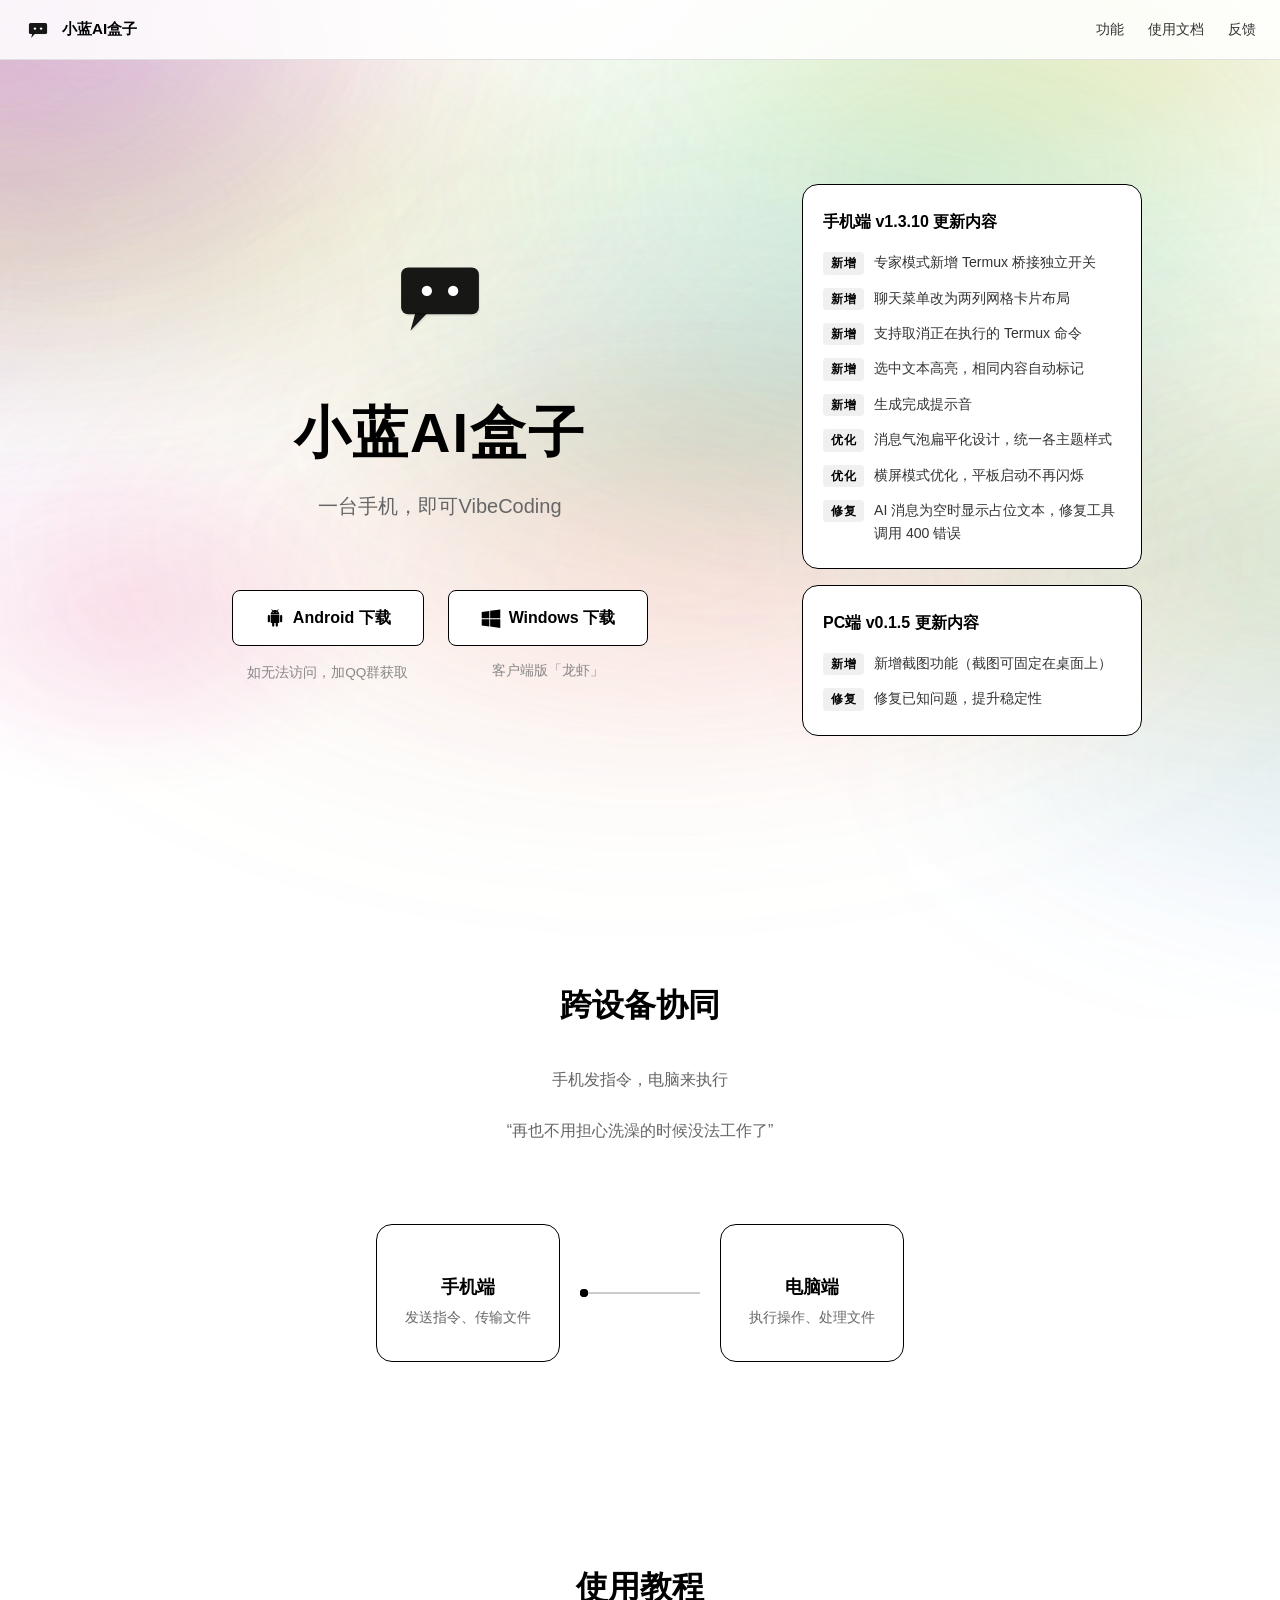
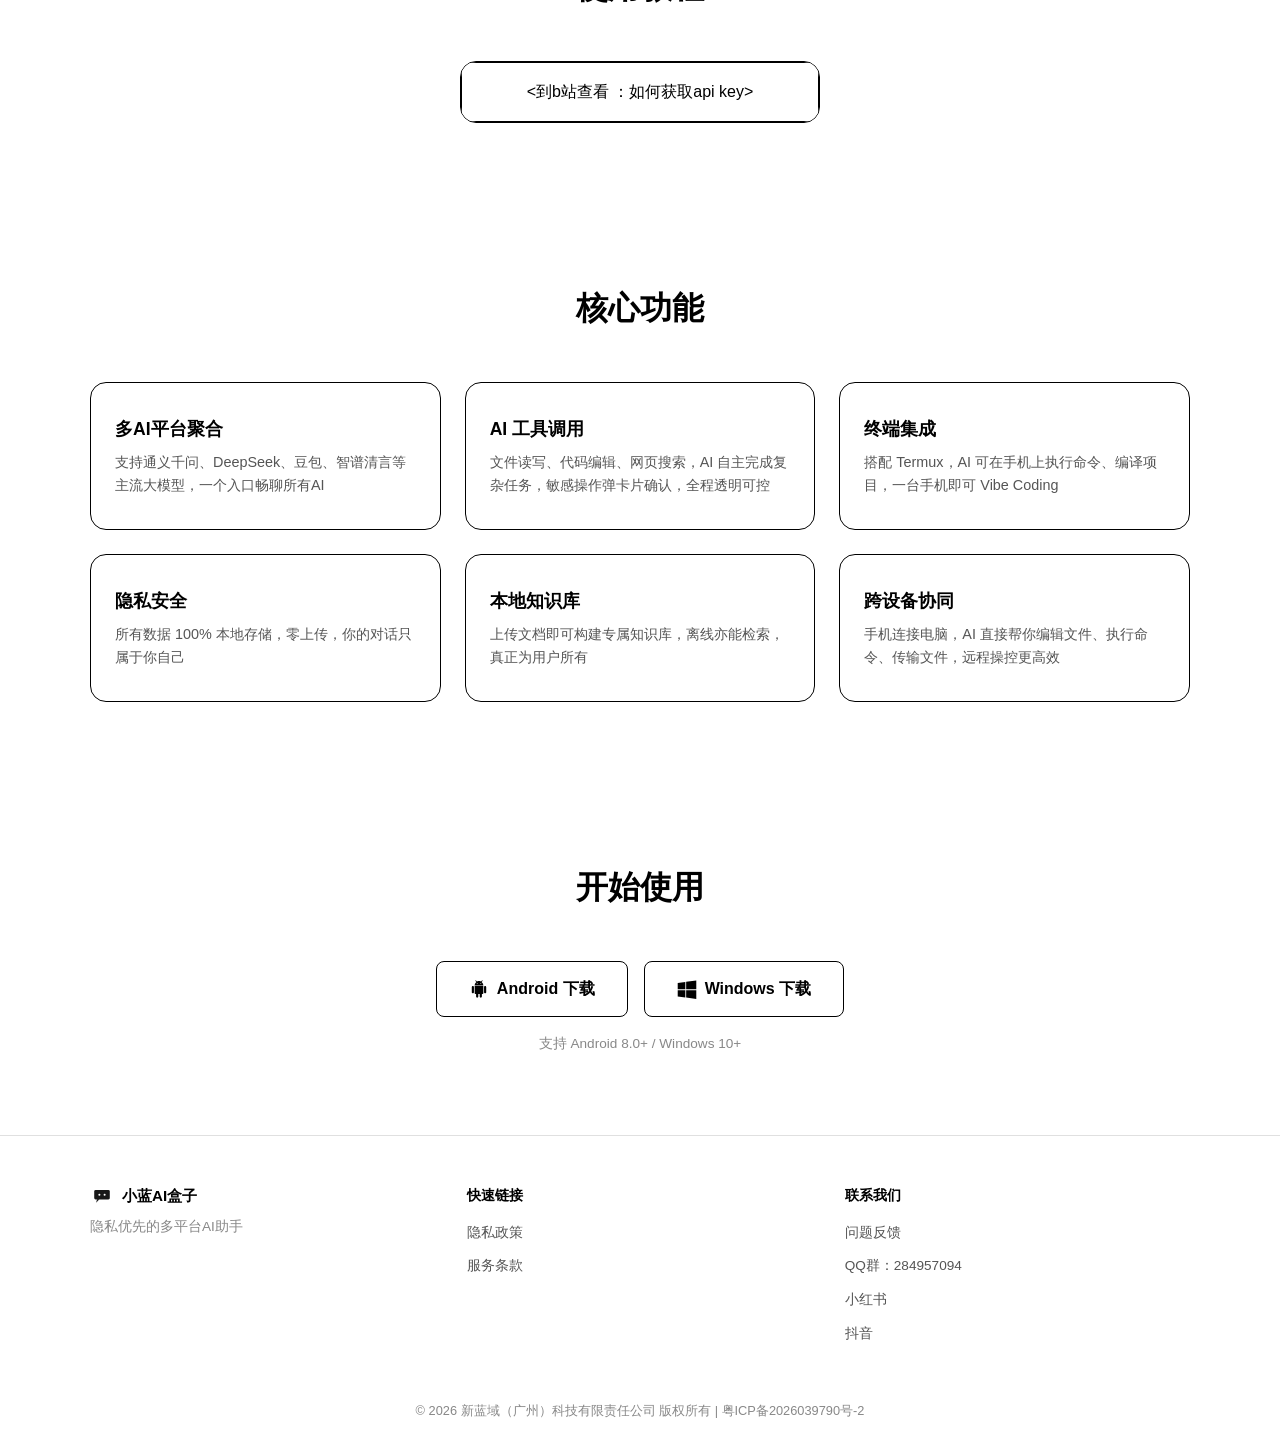
==== commit 6f0e5135: "chore: 华为发布脚本改用 Service Account 认证 + 更新发布描述 - huawei_upload.py: 从 OAuth2 client_secret 改为 JWT PS256 " ====
--- a/xiaolanbox.html
+++ b/xiaolanbox.html
@@ -1 +1 @@
-<!doctype html><html lang="zh-CN"><head><meta charset="UTF-8"><meta name="viewport" content="width=device-width,initial-scale=1"><meta name="color-scheme" content="dark light"><meta name="theme-color" content="#1a1a2e"><meta name="description" content="小蓝AI盒子 - 隐私优先的多平台AI助手，支持通义千问、DeepSeek等主流大模型，所有数据本地存储"><title>小蓝AI盒子官方网站 - 你的掌上AI工作平台</title><link rel="icon" href="data:image/svg+xml,<svg xmlns='http://www.w3.org/2000/svg' viewBox='0 0 512 512'><defs><linearGradient id='g' x1='0%25' y1='0%25' x2='100%25' y2='100%25'><stop offset='0%25' style='stop-color:%2342A5F5'/><stop offset='50%25' style='stop-color:%232196F3'/><stop offset='100%25' style='stop-color:%231565C0'/></linearGradient></defs><rect width='512' height='512' fill='url(%23g)'/><rect width='512' height='8' fill='rgba(255,255,255,0.4)'/><rect x='90' y='130' width='332' height='200' rx='30' fill='white'/><polygon points='150,330 200,330 130,400' fill='white'/><circle cx='200' cy='230' r='22' fill='%23F44336'/><circle cx='312' cy='230' r='22' fill='%234CAF50'/></svg>"><style>*,::after,::before{margin:0;padding:0;box-sizing:border-box}html{scroll-behavior:smooth;scroll-padding-top:60px;overflow-x:clip}body{font-family:-apple-system,BlinkMacSystemFont,"Segoe UI",Roboto,"Helvetica Neue",Arial,sans-serif;background:#fff;color:#000;line-height:1.6;overflow-x:clip}a{color:inherit;text-decoration:none}.fog-layer{position:fixed;top:-120px;left:-120px;width:calc(100% + 240px);height:calc(100% + 240px);pointer-events:none;z-index:0;overflow:hidden}.fog{position:absolute;border-radius:50%;pointer-events:none;will-change:transform,filter,opacity;top:0;left:0;opacity:0}.nav{position:fixed;top:0;left:0;right:0;height:60px;display:flex;align-items:center;justify-content:space-between;padding:0 24px;z-index:10;background:rgba(255,255,255,.85);-webkit-backdrop-filter:blur(12px);backdrop-filter:blur(12px);border-bottom:1px solid #e0e0e0;transition:background .3s}.nav.scrolled{background:rgba(255,255,255,.95)}.nav-brand{display:flex;align-items:center;gap:10px}.nav-brand svg{width:28px;height:28px}.nav-brand span{font-size:.95rem;font-weight:600;color:#000}.nav-links{display:flex;gap:24px}.nav-links a{font-size:.9rem;color:#333;transition:color .2s}.nav-links a:focus,.nav-links a:hover{color:#000}.nav-links .douyin-trigger{font-size:.9rem;color:#333;cursor:pointer;transition:color .2s}.nav-links .douyin-trigger:hover{color:#000}.hero{position:relative;min-height:100vh;display:flex;align-items:center;justify-content:center;gap:60px;padding:80px 48px 60px;max-width:1100px;margin:0 auto}.hero-main{flex:1;display:flex;flex-direction:column;align-items:center;justify-content:center;text-align:center}.hero-whatsnew-wrapper{display:flex;flex-direction:column;gap:16px;flex:0 0 340px;align-self:center}.hero-whatsnew{background:#fff;border:1px solid #000;border-radius:16px;padding:24px 20px}.hero-whatsnew.pc{border-color:#000}.hero-whatsnew.pc .hero-whatsnew-header{color:#000;font-weight:700}@keyframes goldShimmer{0%{background-position:200% 0}100%{background-position:-200% 0}}.hero-whatsnew-header{font-size:1rem;font-weight:600;margin-bottom:16px;color:#000}.hero-whatsnew-item{display:flex;align-items:baseline;gap:10px;margin-bottom:12px;font-size:.88rem;color:#333;line-height:1.6}.hero-whatsnew-item:last-child{margin-bottom:0}.hero-logo{margin-bottom:24px}.hero h1{font-size:clamp(2rem, 5vw, 3.5rem);font-weight:700;margin-bottom:12px;letter-spacing:2px;color:#000}.hero .slogan{font-size:clamp(1rem, 2.5vw, 1.25rem);color:#666;margin-bottom:40px;font-weight:400}.cta-primary{display:inline-block;background:#fff;color:#000;padding:14px 40px;border-radius:8px;font-weight:600;font-size:1rem;border:1px solid #000;cursor:pointer;transition:background .3s}.cta-primary:hover{background:#f5f5f5}.cta-primary:focus{outline:2px solid #000000;outline-offset:3px}.section{position:relative;padding:80px 24px}.section-title{font-size:clamp(1.5rem, 3vw, 2rem);font-weight:600;text-align:center;margin-bottom:48px;color:#000}.section-inner{max-width:1100px;margin:0 auto;position:relative;z-index:2}.features-grid{display:grid;grid-template-columns:repeat(3,1fr);gap:24px}@media (max-width:768px){.features-grid{grid-template-columns:repeat(2,1fr)}}@media (max-width:480px){.features-grid{grid-template-columns:1fr}}.feature-card{background:#fff;border:1px solid #000;border-radius:16px;padding:32px 24px;transition:transform .3s,box-shadow .3s}.feature-card:hover{transform:translateY(-4px);box-shadow:0 4px 20px rgba(0,0,0,.08)}.feature-card svg{width:48px;height:48px;margin-bottom:16px}.feature-card h3{font-size:1.1rem;font-weight:600;margin-bottom:8px;color:#000}.feature-card p{font-size:.9rem;color:#555;line-height:1.6}.whatsnew-badge{flex-shrink:0;font-size:.72rem;font-weight:600;padding:2px 8px;border-radius:4px;letter-spacing:.5px}.whatsnew-badge.new{background:#f0f0f0;color:#000}.whatsnew-badge.fix{background:#f0f0f0;color:#000}.download-content{text-align:center}.download-buttons{display:flex;justify-content:center;gap:16px;flex-wrap:wrap}.btn-download{display:inline-flex;align-items:center;gap:8px;padding:14px 32px;border-radius:8px;font-weight:600;font-size:1rem;cursor:pointer;transition:all .3s;text-decoration:none;border:1px solid #000;background:#fff;color:#000}.btn-download:hover{background:#f5f5f5}.btn-download:focus{outline:2px solid #000000;outline-offset:3px}.btn-android{background:#fff;color:#000}.btn-android:hover{background:#f5f5f5}.btn-web{background:#fff;border:1px solid #000;color:#000}.btn-web:hover{background:#f5f5f5}.btn-disabled{border:1px solid #ccc;color:#ccc;cursor:not-allowed;background:#fafafa}.btn-disabled:hover{background:#fafafa}.download-hint{margin-top:16px;font-size:.85rem;color:#888}.scan-download-wrapper{position:relative;display:inline-block;margin-top:6px}.scan-download-link{font-size:.85rem;color:#888;text-decoration:underline;cursor:pointer;transition:color .3s}.scan-download-link:hover{color:#000}.qrcode-bubble{position:absolute;bottom:100%;left:50%;transform:translateX(-50%) translateY(-8px);background:#fff;border-radius:12px;padding:12px;box-shadow:0 8px 32px rgba(0,0,0,.3);opacity:0;visibility:hidden;transition:all .3s ease;pointer-events:none;white-space:nowrap}.qrcode-bubble::after{content:'';position:absolute;top:100%;left:50%;transform:translateX(-50%);border:6px solid transparent;border-top-color:#fff}.qrcode-img{width:120px;height:120px;display:block;border-radius:8px}.douyin-bubble .qrcode-img{width:320px;height:476px}.qq-bubble .qrcode-img{width:320px;height:569px}.scan-download-wrapper:hover .qrcode-bubble{opacity:1;visibility:visible;transform:translateX(-50%) translateY(-12px)}.douyin-qrcode-wrapper{position:relative;display:inline-block}.douyin-bubble{bottom:140%;z-index:3}.qq-bubble{bottom:200%;z-index:10}.douyin-bubble::after{border-top-color:#fff}.douyin-qrcode-wrapper:hover .douyin-bubble,.douyin-qrcode-wrapper:hover .qq-bubble{opacity:1;visibility:visible;transform:translateX(-50%) translateY(-145px)}.btn-download svg{width:20px;height:20px}.footer{position:relative;padding:48px 24px 24px;border-top:1px solid #e0e0e0}.footer-inner{max-width:1100px;margin:0 auto;display:grid;grid-template-columns:repeat(3,1fr);gap:32px}.footer-brand{display:flex;flex-direction:column;gap:8px}.footer-brand-row{display:flex;align-items:center;gap:8px}.footer-brand svg{width:24px;height:24px}.footer-brand .name{font-size:.95rem;font-weight:600;color:#000}.footer-brand .desc{font-size:.85rem;color:#888}.footer-col h4{font-size:.9rem;font-weight:600;margin-bottom:12px;color:#000}.footer-col ul{list-style:none}.footer-col li{margin-bottom:8px}.footer-col a{font-size:.85rem;color:#555;transition:color .2s}.footer-col a:focus,.footer-col a:hover{color:#000}.footer-col .douyin-trigger{font-size:.85rem;color:#555;cursor:pointer;transition:color .2s}.footer-col .douyin-trigger:hover{color:#000}.footer-col a:focus{outline:1px solid #000000;outline-offset:2px}.footer-bottom{max-width:1100px;margin:32px auto 0;padding-top:16px;text-align:center;font-size:.8rem;color:#888}.footer-bottom a{color:#888;transition:color .2s}.footer-bottom a:focus,.footer-bottom a:hover{color:#000}@media (max-width:768px){.hero{flex-direction:column;padding:80px 16px 60px;gap:32px}.hero-whatsnew{flex:none;width:100%;max-width:400px}.nav{padding:0 16px}.nav-links{gap:14px}.nav-links a{font-size:.8rem}.features-grid{grid-template-columns:1fr;gap:16px}.footer-inner{display:flex;flex-direction:column;align-items:center;gap:20px}.footer-brand{align-items:center;text-align:center}.footer-col{text-align:center}.footer-inner{text-align:center}.footer-col ul{display:flex;gap:16px;justify-content:center}}@media (max-width:480px){.section{padding:40px 16px}.hero{padding:60px 16px 40px}.cta-primary{display:block;width:100%;text-align:center}.download-buttons{flex-direction:column;align-items:center}.btn-download{width:100%;max-width:300px;justify-content:center}}.video-wrapper{max-width:360px;margin:0 auto;background:#fff;border:1px solid #000;border-radius:16px;overflow:hidden}.video-wrapper video{display:block}.hero-buttons{display:flex;gap:24px;justify-content:center;flex-wrap:wrap;margin-top:28px}.hero-btn-col{display:flex;flex-direction:column;align-items:center;gap:8px}.hero-sub-text{font-size:.85rem;color:#888;cursor:default;margin-top:6px}.btn-windows{background:#fff!important;color:#000!important}.btn-windows:hover{background:#f5f5f5!important}.download-tag{display:block;font-size:.8rem;color:#888;margin-top:6px;text-align:center}.cross-device-demo{display:flex;align-items:center;justify-content:center;gap:0;padding:40px 0}.device-card{background:#fff;border:1px solid #000;border-radius:16px;padding:32px 28px;text-align:center;min-width:180px;transition:transform .3s ease,box-shadow .3s ease}.device-card:hover{transform:translateY(-4px);box-shadow:0 4px 20px rgba(0,0,0,.08)}.device-label{font-size:1.1rem;font-weight:600;color:#000;margin-top:16px}.device-desc{font-size:.85rem;color:#666;margin-top:6px}.connection-line{width:120px;height:2px;background:#ccc;position:relative;margin:0 20px}.connection-pulse{position:absolute;top:-3px;left:0;width:8px;height:8px;border-radius:50%;background:#000;animation:pulseMove 2s ease-in-out infinite}@keyframes pulseMove{0%{left:0;opacity:0}10%{opacity:1}90%{opacity:1}100%{left:calc(100% - 8px);opacity:0}}.modal-overlay{display:flex;position:fixed;top:0;left:0;right:0;bottom:0;background:rgba(0,0,0,0);z-index:200;align-items:center;justify-content:center;pointer-events:none;opacity:0;visibility:hidden;transition:opacity .35s ease,visibility .35s ease,background .35s ease}.modal-overlay.active{opacity:1;visibility:visible;pointer-events:auto;background:rgba(0,0,0,.4)}.modal-box{background:#fff;border:1px solid #000;border-radius:16px;padding:32px;width:90%;max-width:440px;position:relative;transform:translateY(20px) scale(.95);opacity:0;transition:transform .35s ease,opacity .35s ease}.modal-overlay.active .modal-box{transform:translateY(0) scale(1);opacity:1}.modal-box h3{font-size:1.2rem;margin-bottom:20px;color:#000}.modal-close{position:absolute;top:12px;right:16px;background:0 0;border:none;color:#888;font-size:1.5rem;cursor:pointer;line-height:1}.modal-close:hover{color:#000}.modal-box label{display:block;font-size:.85rem;color:#555;margin-bottom:6px;margin-top:14px}.modal-box label:first-of-type{margin-top:0}.modal-box input,.modal-box textarea{width:100%;background:#fff;border:1px solid #000;border-radius:8px;padding:10px 14px;color:#000;font-size:.9rem;font-family:inherit;outline:0;resize:vertical}.modal-box input:focus,.modal-box textarea:focus{border-color:#000}.modal-box input::placeholder,.modal-box textarea::placeholder{color:#bbb}.modal-box .cta-primary{margin-top:20px}.modal-hint{margin-top:10px;font-size:.8rem;text-align:center}.modal-hint.success{color:#4caf50}.modal-hint.error{color:#e67e22}html.inverted{background:#000}html.inverted body{background:#000}html.inverted #invertTarget{filter:invert(1)}html.inverted .fog-layer,html.inverted .modal-overlay,html.inverted .nav{filter:invert(1)}html.inverted img,html.inverted video{filter:invert(1)}</style></head><body><div class="fog-layer" id="fogLayer"></div><nav class="nav" id="navbar" role="navigation" aria-label="主导航"><a href="#" class="nav-brand" id="navBrand" aria-label="小蓝AI盒子 - 返回顶部"><svg xmlns="http://www.w3.org/2000/svg" viewBox="0 0 512 512" aria-hidden="true"><rect x="95" y="138" width="332" height="200" rx="30" fill="rgba(0,0,0,0.06)"/><polygon points="155,334 205,334 135,408" fill="rgba(0,0,0,0.06)"/><rect x="90" y="130" width="332" height="200" rx="30" fill="#000000" opacity="0.9"/><polygon points="150,326 200,326 130,400" fill="#000000" opacity="0.9"/><circle cx="200" cy="230" r="22" fill="#ffffff"/><circle cx="312" cy="230" r="22" fill="#ffffff"/></svg> <span>小蓝AI盒子</span></a><div class="nav-links"><a href="#features" aria-label="查看功能特性">功能</a> <a href="https://www.xiaolanbox.com/howtouse/" id="navDocs" aria-label="查看使用文档" target="_blank">使用文档</a> <a href="javascript:void(0)" id="navFeedback" aria-label="提交反馈">反馈</a></div></nav><div id="invertTarget"><section class="hero"><div class="hero-main"><div class="hero-logo"><svg xmlns="http://www.w3.org/2000/svg" viewBox="0 0 512 512" width="120" height="120" role="img" aria-label="小蓝AI盒子"><rect x="95" y="138" width="332" height="200" rx="30" fill="rgba(0,0,0,0.06)"/><polygon points="155,334 205,334 135,408" fill="rgba(0,0,0,0.06)"/><rect x="90" y="130" width="332" height="200" rx="30" fill="#000000" opacity="0.9"/><polygon points="150,326 200,326 130,400" fill="#000000" opacity="0.9"/><circle cx="200" cy="230" r="22" fill="#ffffff"/><circle cx="312" cy="230" r="22" fill="#ffffff"/></svg></div><h1>小蓝AI盒子</h1><p class="slogan">一台手机，即可VibeCoding</p><div class="hero-buttons"><div class="hero-btn-col"><a href="https://github.com/wildwalker2026/Bluox_android/releases/latest" class="btn-download btn-android" target="_blank" id="heroDownload" aria-label="下载Android版本"><svg viewBox="0 0 1024 1024" fill="currentColor" aria-hidden="true"><path d="M290.171776 733.916229c0 20.340257 16.636912 36.982286 36.97103 36.982286l36.97103 0 0 129.436978c0 30.695093 24.771173 55.473429 55.457056 55.473429s55.457056-24.778336 55.457056-55.473429L475.027947 770.897492l73.943083 0 0 129.436978c0 30.695093 24.771173 55.473429 55.457056 55.473429s55.457056-24.778336 55.457056-55.473429L659.885142 770.897492l36.97103 0c20.334117 0 36.97103-16.642029 36.97103-36.982286L733.827201 364.094392 290.171776 364.094392 290.171776 733.916229zM197.74369 364.094392c-30.685883 0-55.457056 24.778336-55.457056 55.473429l0 258.874979c0 30.695093 24.771173 55.473429 55.457056 55.473429s55.457056-24.778336 55.457056-55.473429L253.200746 419.567821C253.200746 388.872728 228.429573 364.094392 197.74369 364.094392zM826.25631 364.094392c-30.685883 0-55.457056 24.778336-55.457056 55.473429l0 258.874979c0 30.695093 24.771173 55.473429 55.457056 55.473429 30.685883 0 55.457056-24.778336 55.457056-55.473429L881.713366 419.567821C881.713366 388.872728 856.942193 364.094392 826.25631 364.094392zM642.508379 148.118456 690.756243 99.857289c7.209192-7.211239 7.209192-18.860557 0-26.072819-7.209192-7.211239-18.85544-7.211239-26.064632 0l-54.717206 54.54836c-29.576619-14.607696-62.666248-23.113417-97.974405-23.113417-35.492352 0-68.7672 8.505721-98.529037 23.298636l-54.902424-54.918797c-7.209192-7.211239-18.85544-7.211239-26.064632 0-7.209192 7.211239-7.209192 18.860557 0 26.072819l48.432059 48.446385c-54.902424 40.495296-90.76419 105.58371-90.76419 178.99365l443.656449 0C733.828224 253.517971 697.78124 188.429557 642.508379 148.118456zM438.056917 253.147534l-36.97103 0 0-36.982286 36.97103 0L438.056917 253.147534zM622.914112 253.147534l-36.97103 0 0-36.982286 36.97103 0L622.914112 253.147534z"/></svg>Android 下载</a> <span class="hero-sub-text" style="margin-top:8px;display:block">如无法访问，加QQ群获取</span></div><div class="hero-btn-col"><a href="https://github.com/wildwalker2026/Bluox_pc/releases/latest" class="btn-download btn-windows" target="_blank" id="heroDownloadWin" aria-label="下载Windows版本"><svg viewBox="0 0 1024 1024" fill="currentColor" aria-hidden="true"><path d="M426.285714 574.857143v372L36.571429 893.142857v-318.285714h389.714285z m0-424.571429v376.571429H36.571429V204z m561.142857 424.571429v449.142857l-518.285714-71.428571v-377.714286h518.285714z m0-501.714286v453.714286H469.142857V144.571429z"/></svg>Windows 下载</a> <span class="hero-sub-text">客户端版「龙虾」</span></div></div></div><div class="hero-whatsnew-wrapper"><div class="hero-whatsnew"><div class="hero-whatsnew-header">手机端 v1.3.9 更新内容</div><div class="hero-whatsnew-item"><span class="whatsnew-badge new">新增</span> <span>选中文本高亮：选中文字自动高亮相同内容</span></div><div class="hero-whatsnew-item"><span class="whatsnew-badge new">新增</span> <span>生成完成提示音</span></div><div class="hero-whatsnew-item"><span class="whatsnew-badge new">新增</span> <span>横屏模式优化，平板不再闪烁</span></div><div class="hero-whatsnew-item"><span class="whatsnew-badge new">优化</span> <span>消息气泡扁平化设计，统一主题风格</span></div><div class="hero-whatsnew-item"><span class="whatsnew-badge new">优化</span> <span>流式输出滚动优化，响应更快</span></div><div class="hero-whatsnew-item"><span class="whatsnew-badge new">优化</span> <span>cd 命令加入安全白名单</span></div><div class="hero-whatsnew-item"><span class="whatsnew-badge fix">修复</span> <span>工具调用复制按钮、死循环等问题修复</span></div><div class="hero-whatsnew-item"><span class="whatsnew-badge fix">移除</span> <span>移除广告相关功能</span></div></div><div class="hero-whatsnew pc"><div class="hero-whatsnew-header">PC端 v0.1.5 更新内容</div><div class="hero-whatsnew-item"><span class="whatsnew-badge new">新增</span> <span>新增截图功能（截图可固定在桌面上）</span></div><div class="hero-whatsnew-item"><span class="whatsnew-badge new">修复</span> <span>修复已知问题，提升稳定性</span></div></div></div></section><section class="section" id="cross-device"><div class="section-inner"><h2 class="section-title">跨设备协同</h2><p class="section-subtitle" style="text-align:center;color:#666;margin-top:-12px;margin-bottom:40px">手机发指令，电脑来执行<br><br>“再也不用担心洗澡的时候没法工作了”</p><div class="cross-device-demo"><div class="device-card device-phone"><div class="device-label">手机端</div><div class="device-desc">发送指令、传输文件</div></div><div class="connection-line"><div class="connection-pulse"></div><div class="connection-pulse" style="animation-delay:.8s"></div></div><div class="device-card device-pc"><div class="device-label">电脑端</div><div class="device-desc">执行操作、处理文件</div></div></div></div></section><section class="section" id="tutorial-video"><div class="section-inner"><h2 class="section-title">使用教程</h2><div class="video-wrapper"><a href="https://www.bilibili.com/video/BV1KDdPBcE1Z" target="_blank" rel="noopener noreferrer" style="display:block;width:100%;text-align:center;padding:16px 28px;background:#fff;color:#000;border:1px solid #000;border-radius:8px;text-decoration:none;font-weight:500"><到b站查看 ：如何获取api key></到b站查看></a></div></div></section><section class="section" id="features"><div class="section-inner"><h2 class="section-title">核心功能</h2><div class="features-grid"><div class="feature-card"><h3>多AI平台聚合</h3><p>支持通义千问、DeepSeek、豆包、智谱清言等主流大模型，一个入口畅聊所有AI</p></div><div class="feature-card"><h3>AI 工具调用</h3><p>文件读写、代码编辑、网页搜索，AI 自主完成复杂任务，敏感操作弹卡片确认，全程透明可控</p></div><div class="feature-card"><h3>终端集成</h3><p>搭配 Termux，AI 可在手机上执行命令、编译项目，一台手机即可 Vibe Coding</p></div><div class="feature-card"><h3>隐私安全</h3><p>所有数据 100% 本地存储，零上传，你的对话只属于你自己</p></div><div class="feature-card"><h3>本地知识库</h3><p>上传文档即可构建专属知识库，离线亦能检索，真正为用户所有</p></div><div class="feature-card"><h3>跨设备协同</h3><p>手机连接电脑，AI 直接帮你编辑文件、执行命令、传输文件，远程操控更高效</p></div></div></div></section><section class="section" id="download"><div class="section-inner"><h2 class="section-title">开始使用</h2><div class="download-content"><div class="download-buttons"><a href="https://github.com/wildwalker2026/Bluox_android/releases/latest" class="btn-download btn-android" target="_blank" id="downloadAndroid" aria-label="下载Android版本"><svg viewBox="0 0 1024 1024" fill="currentColor" aria-hidden="true"><path d="M290.171776 733.916229c0 20.340257 16.636912 36.982286 36.97103 36.982286l36.97103 0 0 129.436978c0 30.695093 24.771173 55.473429 55.457056 55.473429s55.457056-24.778336 55.457056-55.473429L475.027947 770.897492l73.943083 0 0 129.436978c0 30.695093 24.771173 55.473429 55.457056 55.473429s55.457056-24.778336 55.457056-55.473429L659.885142 770.897492l36.97103 0c20.334117 0 36.97103-16.642029 36.97103-36.982286L733.827201 364.094392 290.171776 364.094392 290.171776 733.916229zM197.74369 364.094392c-30.685883 0-55.457056 24.778336-55.457056 55.473429l0 258.874979c0 30.695093 24.771173 55.473429 55.457056 55.473429s55.457056-24.778336 55.457056-55.473429L253.200746 419.567821C253.200746 388.872728 228.429573 364.094392 197.74369 364.094392zM826.25631 364.094392c-30.685883 0-55.457056 24.778336-55.457056 55.473429l0 258.874979c0 30.695093 24.771173 55.473429 55.457056 55.473429 30.685883 0 55.457056-24.778336 55.457056-55.473429L881.713366 419.567821C881.713366 388.872728 856.942193 364.094392 826.25631 364.094392zM642.508379 148.118456 690.756243 99.857289c7.209192-7.211239 7.209192-18.860557 0-26.072819-7.209192-7.211239-18.85544-7.211239-26.064632 0l-54.717206 54.54836c-29.576619-14.607696-62.666248-23.113417-97.974405-23.113417-35.492352 0-68.7672 8.505721-98.529037 23.298636l-54.902424-54.918797c-7.209192-7.211239-18.85544-7.211239-26.064632 0-7.209192 7.211239-7.209192 18.860557 0 26.072819l48.432059 48.446385c-54.902424 40.495296-90.76419 105.58371-90.76419 178.99365l443.656449 0C733.828224 253.517971 697.78124 188.429557 642.508379 148.118456zM438.056917 253.147534l-36.97103 0 0-36.982286 36.97103 0L438.056917 253.147534zM622.914112 253.147534l-36.97103 0 0-36.982286 36.97103 0L622.914112 253.147534z"/></svg> Android 下载 </a><a href="https://github.com/wildwalker2026/Bluox_pc/releases/latest" class="btn-download btn-windows" target="_blank" id="downloadWindows" aria-label="下载Windows版本"><svg viewBox="0 0 1024 1024" fill="currentColor" aria-hidden="true"><path d="M426.285714 574.857143v372L36.571429 893.142857v-318.285714h389.714285z m0-424.571429v376.571429H36.571429V204z m561.142857 424.571429v449.142857l-518.285714-71.428571v-377.714286h518.285714z m0-501.714286v453.714286H469.142857V144.571429z"/></svg> Windows 下载</a></div><p class="download-hint">支持 Android 8.0+ / Windows 10+</p></div></div></section><footer class="footer"><div class="footer-inner"><div class="footer-brand"><div class="footer-brand-row"><svg xmlns="http://www.w3.org/2000/svg" viewBox="0 0 512 512" width="36" height="36" aria-hidden="true"><rect x="90" y="130" width="332" height="200" rx="30" fill="rgba(0,0,0,0.06)"/><polygon points="150,326 200,326 130,400" fill="rgba(0,0,0,0.06)"/><rect x="90" y="130" width="332" height="200" rx="30" fill="#000000" opacity="0.9"/><polygon points="150,326 200,326 130,400" fill="#000000" opacity="0.9"/><circle cx="200" cy="230" r="22" fill="#ffffff"/><circle cx="312" cy="230" r="22" fill="#ffffff"/></svg> <span class="name">小蓝AI盒子</span></div><span class="desc">隐私优先的多平台AI助手</span></div><div class="footer-col"><h4>快速链接</h4><ul><li><a href="https://xiaolanbox.com/right/web_privacy.html" target="_blank" rel="noopener noreferrer">隐私政策</a></li><li><a href="https://xiaolanbox.com/right/web_terms.html" target="_blank" rel="noopener noreferrer">服务条款</a></li></ul></div><div class="footer-col"><h4>联系我们</h4><ul><li><a href="javascript:void(0)" onclick='document.getElementById("navFeedback").click()'>问题反馈</a></li><li><div class="douyin-qrcode-wrapper"><span class="douyin-trigger">QQ群：284957094</span><div class="qrcode-bubble qq-bubble"><img src="QQ群二维码.jpg" alt="QQ群二维码" class="qrcode-img"></div></div></li><li><a href="https://www.xiaohongshu.com/user/profile/615d7a1c0000000002018733" target="_blank" rel="noopener noreferrer">小红书</a></li><li><div class="douyin-qrcode-wrapper"><span class="douyin-trigger">抖音</span><div class="qrcode-bubble douyin-bubble"><img src="抖音二维码.png" alt="抖音二维码" class="qrcode-img"></div></div></li></ul></div></div><div class="footer-bottom"><p>&copy; 2026 新蓝域（广州）科技有限责任公司 版权所有 | <a href="https://beian.miit.gov.cn/" target="_blank" rel="noopener noreferrer" style="white-space:nowrap">粤ICP备2026039790号-2</a></p></div></footer></div><div class="modal-overlay" id="feedbackModal"><div class="modal-box"><button class="modal-close" id="feedbackClose" aria-label="关闭">&times;</button><h3>提交反馈</h3><p style="display:block;font-size:.85rem;color:#666;margin:0 0 6px">进入QQ群反馈：284957094</p><p style="display:block;font-size:.85rem;color:#888;margin:0 0 6px">或</p><form id="feedbackForm"><label for="feedbackContact">联系方式</label> <input id="feedbackContact" placeholder="邮箱 / 手机号 / 微信号" maxlength="50" required> <label for="feedbackContent">反馈内容</label> <textarea id="feedbackContent" rows="5" placeholder="请描述你的问题或建议" maxlength="500" required></textarea> <button type="submit" class="cta-primary" style="width:100%;text-align:center">提交</button><p class="modal-hint" id="feedbackHint"></p></form></div></div><script>!function(){fetch("version.json").then(function(e){return e.json()}).then(function(e){document.querySelectorAll(".version-badge").forEach(function(t){t.textContent="v"+e.version})}).catch(function(e){console.log("获取版本信息失败，使用默认链接:",e)});var e=document.getElementById("navbar"),t=!1;function n(){var n=window.scrollY>50;n!==t&&(t=n,e.classList.toggle("scrolled",t))}window.addEventListener("scroll",n,{passive:!0}),n();var a=document.getElementById("feedbackModal"),r=document.getElementById("feedbackForm"),c=document.getElementById("feedbackHint"),o=document.getElementById("feedbackClose"),i=document.getElementById("navFeedback");i.addEventListener("click",function(e){e.preventDefault(),c.textContent="",c.className="modal-hint",fetch("/api/feedback/count").then(function(e){return e.json()}).then(function(e){e.count>=e.max&&(c.textContent="今日反馈次数已达上限（"+e.max+"次/天）",c.className="modal-hint error"),a.classList.add("active")}).catch(function(){a.classList.add("active")})}),o.addEventListener("click",function(){a.classList.remove("active")}),"#feedback"===window.location.hash&&i.click(),a.addEventListener("click",function(e){e.target===a&&a.classList.remove("active")}),r.addEventListener("submit",function(e){e.preventDefault();var t=document.getElementById("feedbackContact").value.trim(),n=document.getElementById("feedbackContent").value.trim();if(!t||!n)return c.textContent="请填写完整信息",void(c.className="modal-hint error");fetch("/api/feedback",{method:"POST",headers:{"Content-Type":"application/json"},body:JSON.stringify({contact:t,content:n})}).then(function(e){return e.json().then(function(t){if(!e.ok)throw new Error(t.error||"提交失败");return t})}).then(function(){c.textContent="反馈已提交，感谢你的建议",c.className="modal-hint success",r.reset()}).catch(function(e){c.textContent=e.message,c.className="modal-hint error"})});var d=[],l=400,s=window.innerWidth<768,m=s?8:18,u=["rgba(230,126,34,0.22)","rgba(233,30,99,0.18)","rgba(100,181,246,0.2)","rgba(241,196,15,0.18)","rgba(171,71,188,0.16)","rgba(255,112,67,0.18)","rgba(76,175,80,0.14)","rgba(3,169,244,0.16)","rgba(255,193,7,0.15)","rgba(156,39,176,0.14)"];function h(e,t){return e+Math.random()*(t-e)}var v,f,g=document.getElementById("fogLayer");function x(){var e=document.createElement("div");e.className="fog";var t=0|h(600,1200),n=0|h(300,600),a=u[Math.random()*u.length|0];e.style.width=t+"px",e.style.height=n+"px",e.style.background="radial-gradient(ellipse, "+a+", transparent 70%)",g.appendChild(e);var r=window.innerWidth,c=window.innerHeight,o=h(.5,1.5);return{el:e,w:t,h:n,x:h(-t*o,r),y:h(-50,c-n*o*.3),vx:h(.3,1.2),vy:h(-.3,.3),scale:o,targetScale:h(.5,1.5),hue:h(0,360),hueSpeed:h(-1.5,1.5),blurBase:s?h(20,35):h(45,65),changeTimer:0|h(60,300),frame:0}}function y(e){var t=window.innerHeight,n=h(.5,1.5);e.x=-e.w*n*h(.1,.35),e.y=h(-50,t-e.h*n*.3),e.vx=h(.5,1.5),e.vy=h(-.4,.4),e.scale=n,e.targetScale=h(.5,1.5),e.hue=h(0,360),e.hueSpeed=h(-1.5,1.5),e.blurBase=s?h(20,35):h(45,65),e.changeTimer=0|h(60,300),e.frame=0}for(var b=0;b<m;b++)d.push(x());requestAnimationFrame(function e(){for(var t=window.innerWidth,n=0;n<d.length;n++){var a=d[n];a.frame++,a.x+=a.vx,a.y+=a.vy,a.vy+=h(-.05,.05),a.vy=Math.max(-1.5,Math.min(1.5,a.vy)),a.changeTimer--,a.changeTimer<=0&&(a.targetScale=h(.4,1.6),a.hueSpeed=h(-2,2),a.vx=h(.5,1.5),a.changeTimer=0|h(80,400)),a.scale+=.015*(a.targetScale-a.scale),a.hue+=a.hueSpeed;var r=a.w*a.scale,c=-r,o=t+r,i=1;a.x<c+l&&(i=Math.max(0,(a.x-c)/l)),a.x>o-l&&(i=Math.min(i,Math.max(0,(o-a.x)/l))),i=Math.max(0,Math.min(1,i)),a.x>o+50&&y(a),a.el.style.transform="translate("+a.x.toFixed(1)+"px,"+a.y.toFixed(1)+"px) scale("+a.scale.toFixed(3)+")",s||(a.el.style.filter="blur("+a.blurBase.toFixed(0)+"px) hue-rotate("+a.hue.toFixed(1)+"deg)"),a.el.style.opacity=i.toFixed(3)}requestAnimationFrame(e)}),v=document.documentElement,f=document.getElementById("navBrand"),Math.random()<.01&&v.classList.add("inverted"),f.addEventListener("click",function(e){e.preventDefault(),v.classList.toggle("inverted")})}()</script></body></html>+<!doctype html><html lang="zh-CN"><head><meta charset="UTF-8"><meta name="viewport" content="width=device-width,initial-scale=1"><meta name="color-scheme" content="dark light"><meta name="theme-color" content="#1a1a2e"><meta name="description" content="小蓝AI盒子 - 隐私优先的多平台AI助手，支持通义千问、DeepSeek等主流大模型，所有数据本地存储"><title>小蓝AI盒子官方网站 - 你的掌上AI工作平台</title><link rel="icon" href="data:image/svg+xml,<svg xmlns='http://www.w3.org/2000/svg' viewBox='0 0 512 512'><defs><linearGradient id='g' x1='0%25' y1='0%25' x2='100%25' y2='100%25'><stop offset='0%25' style='stop-color:%2342A5F5'/><stop offset='50%25' style='stop-color:%232196F3'/><stop offset='100%25' style='stop-color:%231565C0'/></linearGradient></defs><rect width='512' height='512' fill='url(%23g)'/><rect width='512' height='8' fill='rgba(255,255,255,0.4)'/><rect x='90' y='130' width='332' height='200' rx='30' fill='white'/><polygon points='150,330 200,330 130,400' fill='white'/><circle cx='200' cy='230' r='22' fill='%23F44336'/><circle cx='312' cy='230' r='22' fill='%234CAF50'/></svg>"><style>*,::after,::before{margin:0;padding:0;box-sizing:border-box}html{scroll-behavior:smooth;scroll-padding-top:60px;overflow-x:clip}body{font-family:-apple-system,BlinkMacSystemFont,"Segoe UI",Roboto,"Helvetica Neue",Arial,sans-serif;background:#fff;color:#000;line-height:1.6;overflow-x:clip}a{color:inherit;text-decoration:none}.fog-layer{position:fixed;top:-120px;left:-120px;width:calc(100% + 240px);height:calc(100% + 240px);pointer-events:none;z-index:0;overflow:hidden}.fog{position:absolute;border-radius:50%;pointer-events:none;will-change:transform,filter,opacity;top:0;left:0;opacity:0}.nav{position:fixed;top:0;left:0;right:0;height:60px;display:flex;align-items:center;justify-content:space-between;padding:0 24px;z-index:10;background:rgba(255,255,255,.85);-webkit-backdrop-filter:blur(12px);backdrop-filter:blur(12px);border-bottom:1px solid #e0e0e0;transition:background .3s}.nav.scrolled{background:rgba(255,255,255,.95)}.nav-brand{display:flex;align-items:center;gap:10px}.nav-brand svg{width:28px;height:28px}.nav-brand span{font-size:.95rem;font-weight:600;color:#000}.nav-links{display:flex;gap:24px}.nav-links a{font-size:.9rem;color:#333;transition:color .2s}.nav-links a:focus,.nav-links a:hover{color:#000}.nav-links .douyin-trigger{font-size:.9rem;color:#333;cursor:pointer;transition:color .2s}.nav-links .douyin-trigger:hover{color:#000}.hero{position:relative;min-height:100vh;display:flex;align-items:center;justify-content:center;gap:60px;padding:80px 48px 60px;max-width:1100px;margin:0 auto}.hero-main{flex:1;display:flex;flex-direction:column;align-items:center;justify-content:center;text-align:center}.hero-whatsnew-wrapper{display:flex;flex-direction:column;gap:16px;flex:0 0 340px;align-self:center}.hero-whatsnew{background:#fff;border:1px solid #000;border-radius:16px;padding:24px 20px}.hero-whatsnew.pc{border-color:#000}.hero-whatsnew.pc .hero-whatsnew-header{color:#000;font-weight:700}@keyframes goldShimmer{0%{background-position:200% 0}100%{background-position:-200% 0}}.hero-whatsnew-header{font-size:1rem;font-weight:600;margin-bottom:16px;color:#000}.hero-whatsnew-item{display:flex;align-items:baseline;gap:10px;margin-bottom:12px;font-size:.88rem;color:#333;line-height:1.6}.hero-whatsnew-item:last-child{margin-bottom:0}.hero-logo{margin-bottom:24px}.hero h1{font-size:clamp(2rem, 5vw, 3.5rem);font-weight:700;margin-bottom:12px;letter-spacing:2px;color:#000}.hero .slogan{font-size:clamp(1rem, 2.5vw, 1.25rem);color:#666;margin-bottom:40px;font-weight:400}.cta-primary{display:inline-block;background:#fff;color:#000;padding:14px 40px;border-radius:8px;font-weight:600;font-size:1rem;border:1px solid #000;cursor:pointer;transition:background .3s}.cta-primary:hover{background:#f5f5f5}.cta-primary:focus{outline:2px solid #000000;outline-offset:3px}.section{position:relative;padding:80px 24px}.section-title{font-size:clamp(1.5rem, 3vw, 2rem);font-weight:600;text-align:center;margin-bottom:48px;color:#000}.section-inner{max-width:1100px;margin:0 auto;position:relative;z-index:2}.features-grid{display:grid;grid-template-columns:repeat(3,1fr);gap:24px}@media (max-width:768px){.features-grid{grid-template-columns:repeat(2,1fr)}}@media (max-width:480px){.features-grid{grid-template-columns:1fr}}.feature-card{background:#fff;border:1px solid #000;border-radius:16px;padding:32px 24px;transition:transform .3s,box-shadow .3s}.feature-card:hover{transform:translateY(-4px);box-shadow:0 4px 20px rgba(0,0,0,.08)}.feature-card svg{width:48px;height:48px;margin-bottom:16px}.feature-card h3{font-size:1.1rem;font-weight:600;margin-bottom:8px;color:#000}.feature-card p{font-size:.9rem;color:#555;line-height:1.6}.whatsnew-badge{flex-shrink:0;font-size:.72rem;font-weight:600;padding:2px 8px;border-radius:4px;letter-spacing:.5px}.whatsnew-badge.new{background:#f0f0f0;color:#000}.whatsnew-badge.fix{background:#f0f0f0;color:#000}.download-content{text-align:center}.download-buttons{display:flex;justify-content:center;gap:16px;flex-wrap:wrap}.btn-download{display:inline-flex;align-items:center;gap:8px;padding:14px 32px;border-radius:8px;font-weight:600;font-size:1rem;cursor:pointer;transition:all .3s;text-decoration:none;border:1px solid #000;background:#fff;color:#000}.btn-download:hover{background:#f5f5f5}.btn-download:focus{outline:2px solid #000000;outline-offset:3px}.btn-android{background:#fff;color:#000}.btn-android:hover{background:#f5f5f5}.btn-web{background:#fff;border:1px solid #000;color:#000}.btn-web:hover{background:#f5f5f5}.btn-disabled{border:1px solid #ccc;color:#ccc;cursor:not-allowed;background:#fafafa}.btn-disabled:hover{background:#fafafa}.download-hint{margin-top:16px;font-size:.85rem;color:#888}.scan-download-wrapper{position:relative;display:inline-block;margin-top:6px}.scan-download-link{font-size:.85rem;color:#888;text-decoration:underline;cursor:pointer;transition:color .3s}.scan-download-link:hover{color:#000}.qrcode-bubble{position:absolute;bottom:100%;left:50%;transform:translateX(-50%) translateY(-8px);background:#fff;border-radius:12px;padding:12px;box-shadow:0 8px 32px rgba(0,0,0,.3);opacity:0;visibility:hidden;transition:all .3s ease;pointer-events:none;white-space:nowrap}.qrcode-bubble::after{content:'';position:absolute;top:100%;left:50%;transform:translateX(-50%);border:6px solid transparent;border-top-color:#fff}.qrcode-img{width:120px;height:120px;display:block;border-radius:8px}.douyin-bubble .qrcode-img{width:320px;height:476px}.qq-bubble .qrcode-img{width:320px;height:569px}.scan-download-wrapper:hover .qrcode-bubble{opacity:1;visibility:visible;transform:translateX(-50%) translateY(-12px)}.douyin-qrcode-wrapper{position:relative;display:inline-block}.douyin-bubble{bottom:140%;z-index:3}.qq-bubble{bottom:200%;z-index:10}.douyin-bubble::after{border-top-color:#fff}.douyin-qrcode-wrapper:hover .douyin-bubble,.douyin-qrcode-wrapper:hover .qq-bubble{opacity:1;visibility:visible;transform:translateX(-50%) translateY(-145px)}.btn-download svg{width:20px;height:20px}.footer{position:relative;padding:48px 24px 24px;border-top:1px solid #e0e0e0}.footer-inner{max-width:1100px;margin:0 auto;display:grid;grid-template-columns:repeat(3,1fr);gap:32px}.footer-brand{display:flex;flex-direction:column;gap:8px}.footer-brand-row{display:flex;align-items:center;gap:8px}.footer-brand svg{width:24px;height:24px}.footer-brand .name{font-size:.95rem;font-weight:600;color:#000}.footer-brand .desc{font-size:.85rem;color:#888}.footer-col h4{font-size:.9rem;font-weight:600;margin-bottom:12px;color:#000}.footer-col ul{list-style:none}.footer-col li{margin-bottom:8px}.footer-col a{font-size:.85rem;color:#555;transition:color .2s}.footer-col a:focus,.footer-col a:hover{color:#000}.footer-col .douyin-trigger{font-size:.85rem;color:#555;cursor:pointer;transition:color .2s}.footer-col .douyin-trigger:hover{color:#000}.footer-col a:focus{outline:1px solid #000000;outline-offset:2px}.footer-bottom{max-width:1100px;margin:32px auto 0;padding-top:16px;text-align:center;font-size:.8rem;color:#888}.footer-bottom a{color:#888;transition:color .2s}.footer-bottom a:focus,.footer-bottom a:hover{color:#000}@media (max-width:768px){.hero{flex-direction:column;padding:80px 16px 60px;gap:32px}.hero-whatsnew{flex:none;width:100%;max-width:400px}.nav{padding:0 16px}.nav-links{gap:14px}.nav-links a{font-size:.8rem}.features-grid{grid-template-columns:1fr;gap:16px}.footer-inner{display:flex;flex-direction:column;align-items:center;gap:20px}.footer-brand{align-items:center;text-align:center}.footer-col{text-align:center}.footer-inner{text-align:center}.footer-col ul{display:flex;gap:16px;justify-content:center}}@media (max-width:480px){.section{padding:40px 16px}.hero{padding:60px 16px 40px}.cta-primary{display:block;width:100%;text-align:center}.download-buttons{flex-direction:column;align-items:center}.btn-download{width:100%;max-width:300px;justify-content:center}}.video-wrapper{max-width:360px;margin:0 auto;background:#fff;border:1px solid #000;border-radius:16px;overflow:hidden}.video-wrapper video{display:block}.hero-buttons{display:flex;gap:24px;justify-content:center;flex-wrap:wrap;margin-top:28px}.hero-btn-col{display:flex;flex-direction:column;align-items:center;gap:8px}.hero-sub-text{font-size:.85rem;color:#888;cursor:default;margin-top:6px}.btn-windows{background:#fff!important;color:#000!important}.btn-windows:hover{background:#f5f5f5!important}.download-tag{display:block;font-size:.8rem;color:#888;margin-top:6px;text-align:center}.cross-device-demo{display:flex;align-items:center;justify-content:center;gap:0;padding:40px 0}.device-card{background:#fff;border:1px solid #000;border-radius:16px;padding:32px 28px;text-align:center;min-width:180px;transition:transform .3s ease,box-shadow .3s ease}.device-card:hover{transform:translateY(-4px);box-shadow:0 4px 20px rgba(0,0,0,.08)}.device-label{font-size:1.1rem;font-weight:600;color:#000;margin-top:16px}.device-desc{font-size:.85rem;color:#666;margin-top:6px}.connection-line{width:120px;height:2px;background:#ccc;position:relative;margin:0 20px}.connection-pulse{position:absolute;top:-3px;left:0;width:8px;height:8px;border-radius:50%;background:#000;animation:pulseMove 2s ease-in-out infinite}@keyframes pulseMove{0%{left:0;opacity:0}10%{opacity:1}90%{opacity:1}100%{left:calc(100% - 8px);opacity:0}}.modal-overlay{display:flex;position:fixed;top:0;left:0;right:0;bottom:0;background:rgba(0,0,0,0);z-index:200;align-items:center;justify-content:center;pointer-events:none;opacity:0;visibility:hidden;transition:opacity .35s ease,visibility .35s ease,background .35s ease}.modal-overlay.active{opacity:1;visibility:visible;pointer-events:auto;background:rgba(0,0,0,.4)}.modal-box{background:#fff;border:1px solid #000;border-radius:16px;padding:32px;width:90%;max-width:440px;position:relative;transform:translateY(20px) scale(.95);opacity:0;transition:transform .35s ease,opacity .35s ease}.modal-overlay.active .modal-box{transform:translateY(0) scale(1);opacity:1}.modal-box h3{font-size:1.2rem;margin-bottom:20px;color:#000}.modal-close{position:absolute;top:12px;right:16px;background:0 0;border:none;color:#888;font-size:1.5rem;cursor:pointer;line-height:1}.modal-close:hover{color:#000}.modal-box label{display:block;font-size:.85rem;color:#555;margin-bottom:6px;margin-top:14px}.modal-box label:first-of-type{margin-top:0}.modal-box input,.modal-box textarea{width:100%;background:#fff;border:1px solid #000;border-radius:8px;padding:10px 14px;color:#000;font-size:.9rem;font-family:inherit;outline:0;resize:vertical}.modal-box input:focus,.modal-box textarea:focus{border-color:#000}.modal-box input::placeholder,.modal-box textarea::placeholder{color:#bbb}.modal-box .cta-primary{margin-top:20px}.modal-hint{margin-top:10px;font-size:.8rem;text-align:center}.modal-hint.success{color:#4caf50}.modal-hint.error{color:#e67e22}html.inverted{background:#000}html.inverted body{background:#000}html.inverted #invertTarget{filter:invert(1)}html.inverted .fog-layer,html.inverted .modal-overlay,html.inverted .nav{filter:invert(1)}html.inverted img,html.inverted video{filter:invert(1)}</style></head><body><div class="fog-layer" id="fogLayer"></div><nav class="nav" id="navbar" role="navigation" aria-label="主导航"><a href="#" class="nav-brand" id="navBrand" aria-label="小蓝AI盒子 - 返回顶部"><svg xmlns="http://www.w3.org/2000/svg" viewBox="0 0 512 512" aria-hidden="true"><rect x="95" y="138" width="332" height="200" rx="30" fill="rgba(0,0,0,0.06)"/><polygon points="155,334 205,334 135,408" fill="rgba(0,0,0,0.06)"/><rect x="90" y="130" width="332" height="200" rx="30" fill="#000000" opacity="0.9"/><polygon points="150,326 200,326 130,400" fill="#000000" opacity="0.9"/><circle cx="200" cy="230" r="22" fill="#ffffff"/><circle cx="312" cy="230" r="22" fill="#ffffff"/></svg> <span>小蓝AI盒子</span></a><div class="nav-links"><a href="#features" aria-label="查看功能特性">功能</a> <a href="https://www.xiaolanbox.com/howtouse/" id="navDocs" aria-label="查看使用文档" target="_blank">使用文档</a> <a href="javascript:void(0)" id="navFeedback" aria-label="提交反馈">反馈</a></div></nav><div id="invertTarget"><section class="hero"><div class="hero-main"><div class="hero-logo"><svg xmlns="http://www.w3.org/2000/svg" viewBox="0 0 512 512" width="120" height="120" role="img" aria-label="小蓝AI盒子"><rect x="95" y="138" width="332" height="200" rx="30" fill="rgba(0,0,0,0.06)"/><polygon points="155,334 205,334 135,408" fill="rgba(0,0,0,0.06)"/><rect x="90" y="130" width="332" height="200" rx="30" fill="#000000" opacity="0.9"/><polygon points="150,326 200,326 130,400" fill="#000000" opacity="0.9"/><circle cx="200" cy="230" r="22" fill="#ffffff"/><circle cx="312" cy="230" r="22" fill="#ffffff"/></svg></div><h1>小蓝AI盒子</h1><p class="slogan">一台手机，即可VibeCoding</p><div class="hero-buttons"><div class="hero-btn-col"><a href="https://github.com/wildwalker2026/Bluox_android/releases/latest" class="btn-download btn-android" target="_blank" id="heroDownload" aria-label="下载Android版本"><svg viewBox="0 0 1024 1024" fill="currentColor" aria-hidden="true"><path d="M290.171776 733.916229c0 20.340257 16.636912 36.982286 36.97103 36.982286l36.97103 0 0 129.436978c0 30.695093 24.771173 55.473429 55.457056 55.473429s55.457056-24.778336 55.457056-55.473429L475.027947 770.897492l73.943083 0 0 129.436978c0 30.695093 24.771173 55.473429 55.457056 55.473429s55.457056-24.778336 55.457056-55.473429L659.885142 770.897492l36.97103 0c20.334117 0 36.97103-16.642029 36.97103-36.982286L733.827201 364.094392 290.171776 364.094392 290.171776 733.916229zM197.74369 364.094392c-30.685883 0-55.457056 24.778336-55.457056 55.473429l0 258.874979c0 30.695093 24.771173 55.473429 55.457056 55.473429s55.457056-24.778336 55.457056-55.473429L253.200746 419.567821C253.200746 388.872728 228.429573 364.094392 197.74369 364.094392zM826.25631 364.094392c-30.685883 0-55.457056 24.778336-55.457056 55.473429l0 258.874979c0 30.695093 24.771173 55.473429 55.457056 55.473429 30.685883 0 55.457056-24.778336 55.457056-55.473429L881.713366 419.567821C881.713366 388.872728 856.942193 364.094392 826.25631 364.094392zM642.508379 148.118456 690.756243 99.857289c7.209192-7.211239 7.209192-18.860557 0-26.072819-7.209192-7.211239-18.85544-7.211239-26.064632 0l-54.717206 54.54836c-29.576619-14.607696-62.666248-23.113417-97.974405-23.113417-35.492352 0-68.7672 8.505721-98.529037 23.298636l-54.902424-54.918797c-7.209192-7.211239-18.85544-7.211239-26.064632 0-7.209192 7.211239-7.209192 18.860557 0 26.072819l48.432059 48.446385c-54.902424 40.495296-90.76419 105.58371-90.76419 178.99365l443.656449 0C733.828224 253.517971 697.78124 188.429557 642.508379 148.118456zM438.056917 253.147534l-36.97103 0 0-36.982286 36.97103 0L438.056917 253.147534zM622.914112 253.147534l-36.97103 0 0-36.982286 36.97103 0L622.914112 253.147534z"/></svg>Android 下载</a> <span class="hero-sub-text" style="margin-top:8px;display:block">如无法访问，加QQ群获取</span></div><div class="hero-btn-col"><a href="https://github.com/wildwalker2026/Bluox_pc/releases/latest" class="btn-download btn-windows" target="_blank" id="heroDownloadWin" aria-label="下载Windows版本"><svg viewBox="0 0 1024 1024" fill="currentColor" aria-hidden="true"><path d="M426.285714 574.857143v372L36.571429 893.142857v-318.285714h389.714285z m0-424.571429v376.571429H36.571429V204z m561.142857 424.571429v449.142857l-518.285714-71.428571v-377.714286h518.285714z m0-501.714286v453.714286H469.142857V144.571429z"/></svg>Windows 下载</a> <span class="hero-sub-text">客户端版「龙虾」</span></div></div></div><div class="hero-whatsnew-wrapper"><div class="hero-whatsnew"><div class="hero-whatsnew-header">手机端 v1.3.10 更新内容</div><div class="hero-whatsnew-item"><span class="whatsnew-badge new">新增</span> <span>专家模式新增 Termux 桥接独立开关</span></div><div class="hero-whatsnew-item"><span class="whatsnew-badge new">新增</span> <span>聊天菜单改为两列网格卡片布局</span></div><div class="hero-whatsnew-item"><span class="whatsnew-badge new">新增</span> <span>支持取消正在执行的 Termux 命令</span></div><div class="hero-whatsnew-item"><span class="whatsnew-badge new">新增</span> <span>选中文本高亮，相同内容自动标记</span></div><div class="hero-whatsnew-item"><span class="whatsnew-badge new">新增</span> <span>生成完成提示音</span></div><div class="hero-whatsnew-item"><span class="whatsnew-badge new">优化</span> <span>消息气泡扁平化设计，统一各主题样式</span></div><div class="hero-whatsnew-item"><span class="whatsnew-badge new">优化</span> <span>横屏模式优化，平板启动不再闪烁</span></div><div class="hero-whatsnew-item"><span class="whatsnew-badge fix">修复</span> <span>AI 消息为空时显示占位文本，修复工具调用 400 错误</span></div></div><div class="hero-whatsnew pc"><div class="hero-whatsnew-header">PC端 v0.1.5 更新内容</div><div class="hero-whatsnew-item"><span class="whatsnew-badge new">新增</span> <span>新增截图功能（截图可固定在桌面上）</span></div><div class="hero-whatsnew-item"><span class="whatsnew-badge new">修复</span> <span>修复已知问题，提升稳定性</span></div></div></div></section><section class="section" id="cross-device"><div class="section-inner"><h2 class="section-title">跨设备协同</h2><p class="section-subtitle" style="text-align:center;color:#666;margin-top:-12px;margin-bottom:40px">手机发指令，电脑来执行<br><br>“再也不用担心洗澡的时候没法工作了”</p><div class="cross-device-demo"><div class="device-card device-phone"><div class="device-label">手机端</div><div class="device-desc">发送指令、传输文件</div></div><div class="connection-line"><div class="connection-pulse"></div><div class="connection-pulse" style="animation-delay:.8s"></div></div><div class="device-card device-pc"><div class="device-label">电脑端</div><div class="device-desc">执行操作、处理文件</div></div></div></div></section><section class="section" id="tutorial-video"><div class="section-inner"><h2 class="section-title">使用教程</h2><div class="video-wrapper"><a href="https://www.bilibili.com/video/BV1KDdPBcE1Z" target="_blank" rel="noopener noreferrer" style="display:block;width:100%;text-align:center;padding:16px 28px;background:#fff;color:#000;border:1px solid #000;border-radius:8px;text-decoration:none;font-weight:500"><到b站查看 ：如何获取api key></到b站查看></a></div></div></section><section class="section" id="features"><div class="section-inner"><h2 class="section-title">核心功能</h2><div class="features-grid"><div class="feature-card"><h3>多AI平台聚合</h3><p>支持通义千问、DeepSeek、豆包、智谱清言等主流大模型，一个入口畅聊所有AI</p></div><div class="feature-card"><h3>AI 工具调用</h3><p>文件读写、代码编辑、网页搜索，AI 自主完成复杂任务，敏感操作弹卡片确认，全程透明可控</p></div><div class="feature-card"><h3>终端集成</h3><p>搭配 Termux，AI 可在手机上执行命令、编译项目，一台手机即可 Vibe Coding</p></div><div class="feature-card"><h3>隐私安全</h3><p>所有数据 100% 本地存储，零上传，你的对话只属于你自己</p></div><div class="feature-card"><h3>本地知识库</h3><p>上传文档即可构建专属知识库，离线亦能检索，真正为用户所有</p></div><div class="feature-card"><h3>跨设备协同</h3><p>手机连接电脑，AI 直接帮你编辑文件、执行命令、传输文件，远程操控更高效</p></div></div></div></section><section class="section" id="download"><div class="section-inner"><h2 class="section-title">开始使用</h2><div class="download-content"><div class="download-buttons"><a href="https://github.com/wildwalker2026/Bluox_android/releases/latest" class="btn-download btn-android" target="_blank" id="downloadAndroid" aria-label="下载Android版本"><svg viewBox="0 0 1024 1024" fill="currentColor" aria-hidden="true"><path d="M290.171776 733.916229c0 20.340257 16.636912 36.982286 36.97103 36.982286l36.97103 0 0 129.436978c0 30.695093 24.771173 55.473429 55.457056 55.473429s55.457056-24.778336 55.457056-55.473429L475.027947 770.897492l73.943083 0 0 129.436978c0 30.695093 24.771173 55.473429 55.457056 55.473429s55.457056-24.778336 55.457056-55.473429L659.885142 770.897492l36.97103 0c20.334117 0 36.97103-16.642029 36.97103-36.982286L733.827201 364.094392 290.171776 364.094392 290.171776 733.916229zM197.74369 364.094392c-30.685883 0-55.457056 24.778336-55.457056 55.473429l0 258.874979c0 30.695093 24.771173 55.473429 55.457056 55.473429s55.457056-24.778336 55.457056-55.473429L253.200746 419.567821C253.200746 388.872728 228.429573 364.094392 197.74369 364.094392zM826.25631 364.094392c-30.685883 0-55.457056 24.778336-55.457056 55.473429l0 258.874979c0 30.695093 24.771173 55.473429 55.457056 55.473429 30.685883 0 55.457056-24.778336 55.457056-55.473429L881.713366 419.567821C881.713366 388.872728 856.942193 364.094392 826.25631 364.094392zM642.508379 148.118456 690.756243 99.857289c7.209192-7.211239 7.209192-18.860557 0-26.072819-7.209192-7.211239-18.85544-7.211239-26.064632 0l-54.717206 54.54836c-29.576619-14.607696-62.666248-23.113417-97.974405-23.113417-35.492352 0-68.7672 8.505721-98.529037 23.298636l-54.902424-54.918797c-7.209192-7.211239-18.85544-7.211239-26.064632 0-7.209192 7.211239-7.209192 18.860557 0 26.072819l48.432059 48.446385c-54.902424 40.495296-90.76419 105.58371-90.76419 178.99365l443.656449 0C733.828224 253.517971 697.78124 188.429557 642.508379 148.118456zM438.056917 253.147534l-36.97103 0 0-36.982286 36.97103 0L438.056917 253.147534zM622.914112 253.147534l-36.97103 0 0-36.982286 36.97103 0L622.914112 253.147534z"/></svg> Android 下载 </a><a href="https://github.com/wildwalker2026/Bluox_pc/releases/latest" class="btn-download btn-windows" target="_blank" id="downloadWindows" aria-label="下载Windows版本"><svg viewBox="0 0 1024 1024" fill="currentColor" aria-hidden="true"><path d="M426.285714 574.857143v372L36.571429 893.142857v-318.285714h389.714285z m0-424.571429v376.571429H36.571429V204z m561.142857 424.571429v449.142857l-518.285714-71.428571v-377.714286h518.285714z m0-501.714286v453.714286H469.142857V144.571429z"/></svg> Windows 下载</a></div><p class="download-hint">支持 Android 8.0+ / Windows 10+</p></div></div></section><footer class="footer"><div class="footer-inner"><div class="footer-brand"><div class="footer-brand-row"><svg xmlns="http://www.w3.org/2000/svg" viewBox="0 0 512 512" width="36" height="36" aria-hidden="true"><rect x="90" y="130" width="332" height="200" rx="30" fill="rgba(0,0,0,0.06)"/><polygon points="150,326 200,326 130,400" fill="rgba(0,0,0,0.06)"/><rect x="90" y="130" width="332" height="200" rx="30" fill="#000000" opacity="0.9"/><polygon points="150,326 200,326 130,400" fill="#000000" opacity="0.9"/><circle cx="200" cy="230" r="22" fill="#ffffff"/><circle cx="312" cy="230" r="22" fill="#ffffff"/></svg> <span class="name">小蓝AI盒子</span></div><span class="desc">隐私优先的多平台AI助手</span></div><div class="footer-col"><h4>快速链接</h4><ul><li><a href="https://xiaolanbox.com/right/web_privacy.html" target="_blank" rel="noopener noreferrer">隐私政策</a></li><li><a href="https://xiaolanbox.com/right/web_terms.html" target="_blank" rel="noopener noreferrer">服务条款</a></li></ul></div><div class="footer-col"><h4>联系我们</h4><ul><li><a href="javascript:void(0)" onclick='document.getElementById("navFeedback").click()'>问题反馈</a></li><li><div class="douyin-qrcode-wrapper"><span class="douyin-trigger">QQ群：284957094</span><div class="qrcode-bubble qq-bubble"><img src="QQ群二维码.jpg" alt="QQ群二维码" class="qrcode-img"></div></div></li><li><a href="https://www.xiaohongshu.com/user/profile/615d7a1c0000000002018733" target="_blank" rel="noopener noreferrer">小红书</a></li><li><div class="douyin-qrcode-wrapper"><span class="douyin-trigger">抖音</span><div class="qrcode-bubble douyin-bubble"><img src="抖音二维码.png" alt="抖音二维码" class="qrcode-img"></div></div></li></ul></div></div><div class="footer-bottom"><p>&copy; 2026 新蓝域（广州）科技有限责任公司 版权所有 | <a href="https://beian.miit.gov.cn/" target="_blank" rel="noopener noreferrer" style="white-space:nowrap">粤ICP备2026039790号-2</a></p></div></footer></div><div class="modal-overlay" id="feedbackModal"><div class="modal-box"><button class="modal-close" id="feedbackClose" aria-label="关闭">&times;</button><h3>提交反馈</h3><p style="display:block;font-size:.85rem;color:#666;margin:0 0 6px">进入QQ群反馈：284957094</p><p style="display:block;font-size:.85rem;color:#888;margin:0 0 6px">或</p><form id="feedbackForm"><label for="feedbackContact">联系方式</label> <input id="feedbackContact" placeholder="邮箱 / 手机号 / 微信号" maxlength="50" required> <label for="feedbackContent">反馈内容</label> <textarea id="feedbackContent" rows="5" placeholder="请描述你的问题或建议" maxlength="500" required></textarea> <button type="submit" class="cta-primary" style="width:100%;text-align:center">提交</button><p class="modal-hint" id="feedbackHint"></p></form></div></div><script>!function(){fetch("version.json").then(function(e){return e.json()}).then(function(e){document.querySelectorAll(".version-badge").forEach(function(t){t.textContent="v"+e.version})}).catch(function(e){console.log("获取版本信息失败，使用默认链接:",e)});var e=document.getElementById("navbar"),t=!1;function n(){var n=window.scrollY>50;n!==t&&(t=n,e.classList.toggle("scrolled",t))}window.addEventListener("scroll",n,{passive:!0}),n();var a=document.getElementById("feedbackModal"),r=document.getElementById("feedbackForm"),c=document.getElementById("feedbackHint"),o=document.getElementById("feedbackClose"),i=document.getElementById("navFeedback");i.addEventListener("click",function(e){e.preventDefault(),c.textContent="",c.className="modal-hint",fetch("/api/feedback/count").then(function(e){return e.json()}).then(function(e){e.count>=e.max&&(c.textContent="今日反馈次数已达上限（"+e.max+"次/天）",c.className="modal-hint error"),a.classList.add("active")}).catch(function(){a.classList.add("active")})}),o.addEventListener("click",function(){a.classList.remove("active")}),"#feedback"===window.location.hash&&i.click(),a.addEventListener("click",function(e){e.target===a&&a.classList.remove("active")}),r.addEventListener("submit",function(e){e.preventDefault();var t=document.getElementById("feedbackContact").value.trim(),n=document.getElementById("feedbackContent").value.trim();if(!t||!n)return c.textContent="请填写完整信息",void(c.className="modal-hint error");fetch("/api/feedback",{method:"POST",headers:{"Content-Type":"application/json"},body:JSON.stringify({contact:t,content:n})}).then(function(e){return e.json().then(function(t){if(!e.ok)throw new Error(t.error||"提交失败");return t})}).then(function(){c.textContent="反馈已提交，感谢你的建议",c.className="modal-hint success",r.reset()}).catch(function(e){c.textContent=e.message,c.className="modal-hint error"})});var d=[],l=400,s=window.innerWidth<768,m=s?8:18,u=["rgba(230,126,34,0.22)","rgba(233,30,99,0.18)","rgba(100,181,246,0.2)","rgba(241,196,15,0.18)","rgba(171,71,188,0.16)","rgba(255,112,67,0.18)","rgba(76,175,80,0.14)","rgba(3,169,244,0.16)","rgba(255,193,7,0.15)","rgba(156,39,176,0.14)"];function h(e,t){return e+Math.random()*(t-e)}var v,f,g=document.getElementById("fogLayer");function x(){var e=document.createElement("div");e.className="fog";var t=0|h(600,1200),n=0|h(300,600),a=u[Math.random()*u.length|0];e.style.width=t+"px",e.style.height=n+"px",e.style.background="radial-gradient(ellipse, "+a+", transparent 70%)",g.appendChild(e);var r=window.innerWidth,c=window.innerHeight,o=h(.5,1.5);return{el:e,w:t,h:n,x:h(-t*o,r),y:h(-50,c-n*o*.3),vx:h(.3,1.2),vy:h(-.3,.3),scale:o,targetScale:h(.5,1.5),hue:h(0,360),hueSpeed:h(-1.5,1.5),blurBase:s?h(20,35):h(45,65),changeTimer:0|h(60,300),frame:0}}function y(e){var t=window.innerHeight,n=h(.5,1.5);e.x=-e.w*n*h(.1,.35),e.y=h(-50,t-e.h*n*.3),e.vx=h(.5,1.5),e.vy=h(-.4,.4),e.scale=n,e.targetScale=h(.5,1.5),e.hue=h(0,360),e.hueSpeed=h(-1.5,1.5),e.blurBase=s?h(20,35):h(45,65),e.changeTimer=0|h(60,300),e.frame=0}for(var b=0;b<m;b++)d.push(x());requestAnimationFrame(function e(){for(var t=window.innerWidth,n=0;n<d.length;n++){var a=d[n];a.frame++,a.x+=a.vx,a.y+=a.vy,a.vy+=h(-.05,.05),a.vy=Math.max(-1.5,Math.min(1.5,a.vy)),a.changeTimer--,a.changeTimer<=0&&(a.targetScale=h(.4,1.6),a.hueSpeed=h(-2,2),a.vx=h(.5,1.5),a.changeTimer=0|h(80,400)),a.scale+=.015*(a.targetScale-a.scale),a.hue+=a.hueSpeed;var r=a.w*a.scale,c=-r,o=t+r,i=1;a.x<c+l&&(i=Math.max(0,(a.x-c)/l)),a.x>o-l&&(i=Math.min(i,Math.max(0,(o-a.x)/l))),i=Math.max(0,Math.min(1,i)),a.x>o+50&&y(a),a.el.style.transform="translate("+a.x.toFixed(1)+"px,"+a.y.toFixed(1)+"px) scale("+a.scale.toFixed(3)+")",s||(a.el.style.filter="blur("+a.blurBase.toFixed(0)+"px) hue-rotate("+a.hue.toFixed(1)+"deg)"),a.el.style.opacity=i.toFixed(3)}requestAnimationFrame(e)}),v=document.documentElement,f=document.getElementById("navBrand"),Math.random()<.01&&v.classList.add("inverted"),f.addEventListener("click",function(e){e.preventDefault(),v.classList.toggle("inverted")})}()</script></body></html>
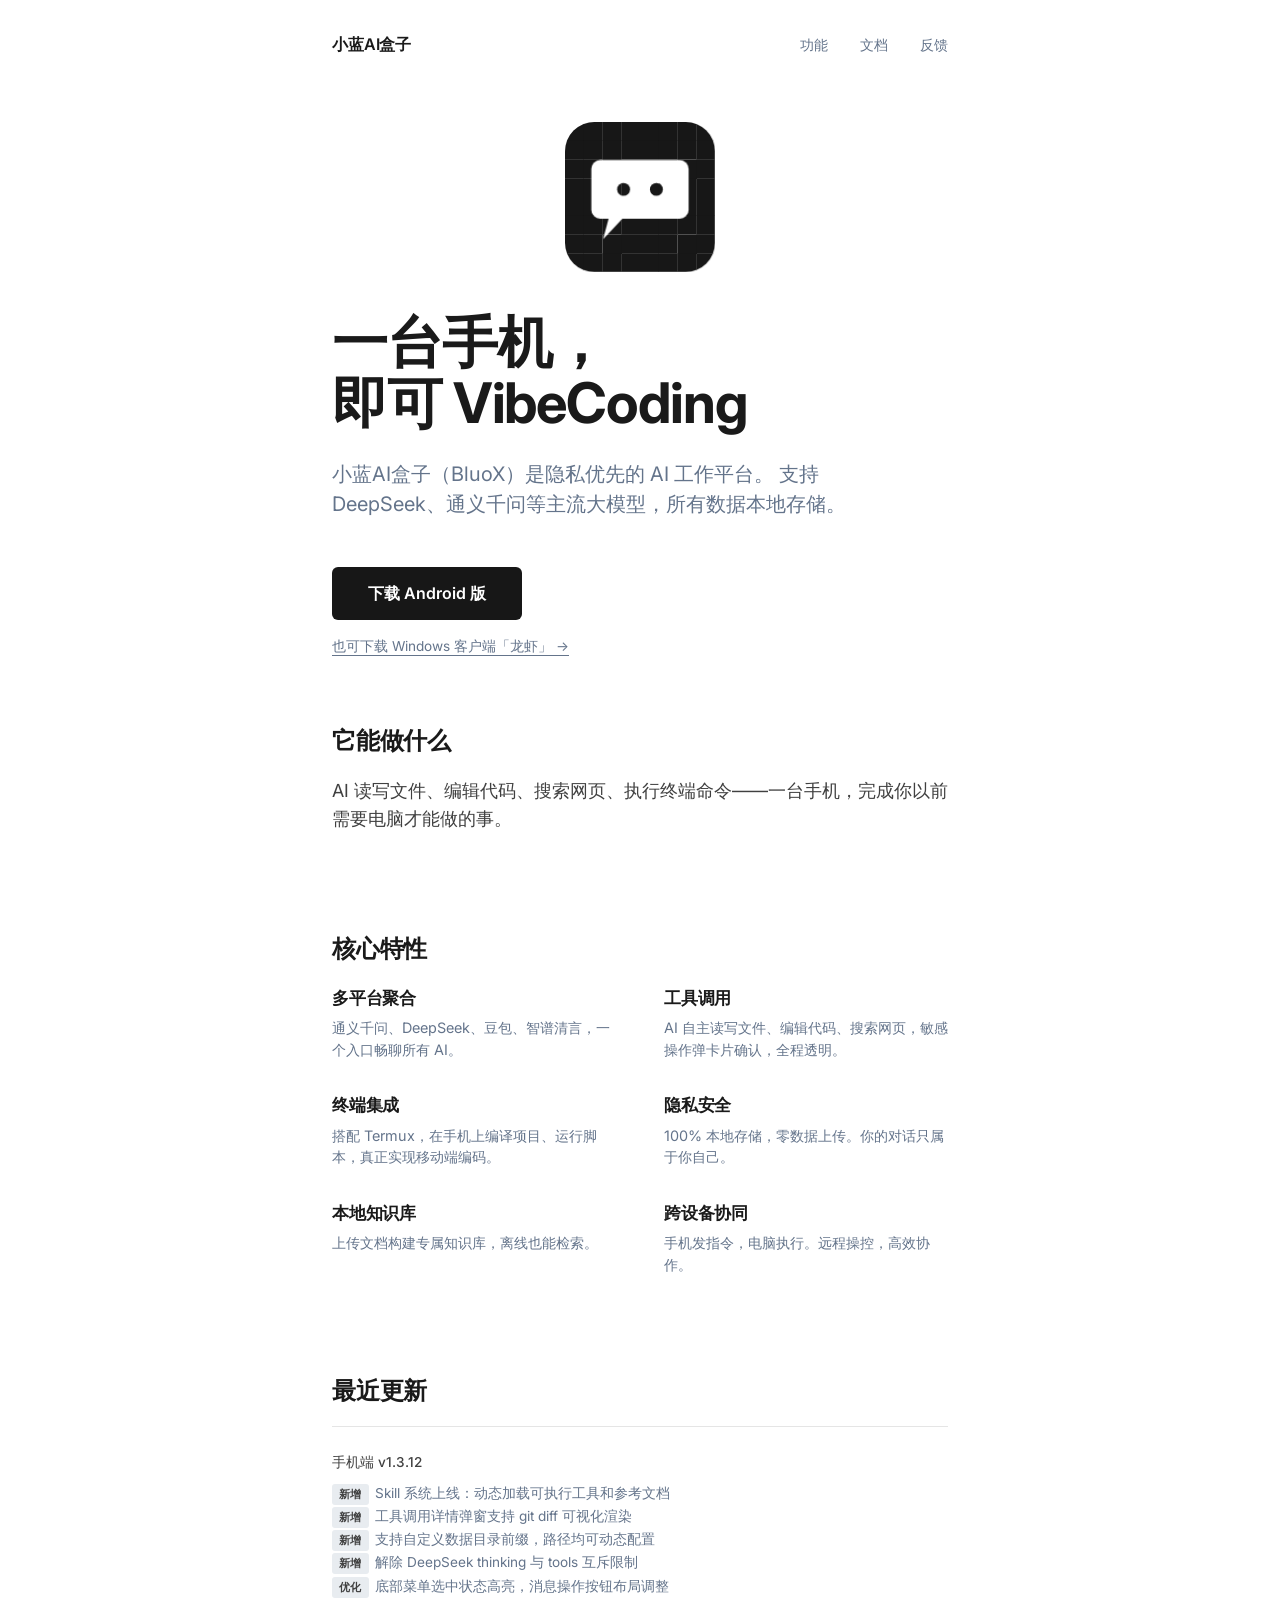
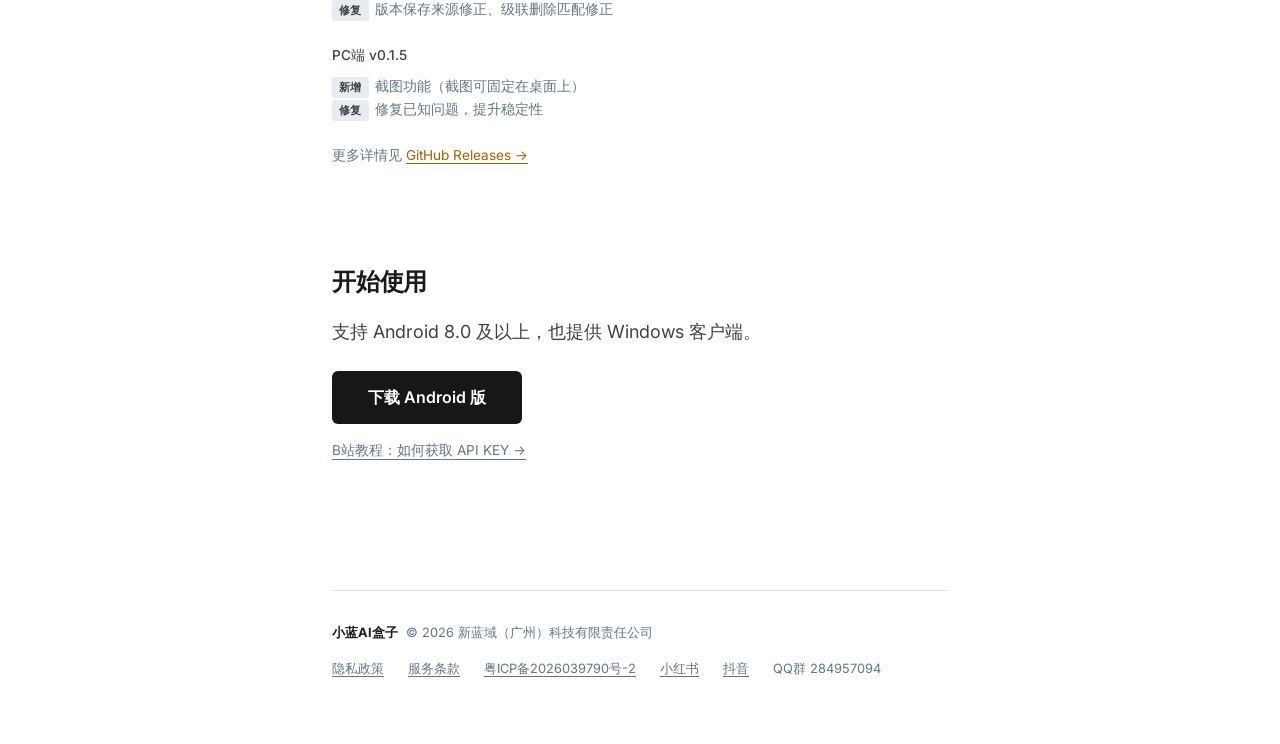
==== commit 5874a80e: "v1.3.12: 官网页面更新 — 使用文档/风格预览/首页" ====
--- a/xiaolanbox.html
+++ b/xiaolanbox.html
@@ -1 +1 @@
-<!doctype html><html lang="zh-CN"><head><meta charset="UTF-8"><meta name="viewport" content="width=device-width,initial-scale=1"><meta name="color-scheme" content="dark light"><meta name="theme-color" content="#1a1a2e"><meta name="description" content="小蓝AI盒子 - 隐私优先的多平台AI助手，支持通义千问、DeepSeek等主流大模型，所有数据本地存储"><title>小蓝AI盒子官方网站 - 你的掌上AI工作平台</title><link rel="icon" href="data:image/svg+xml,<svg xmlns='http://www.w3.org/2000/svg' viewBox='0 0 512 512'><defs><linearGradient id='g' x1='0%25' y1='0%25' x2='100%25' y2='100%25'><stop offset='0%25' style='stop-color:%2342A5F5'/><stop offset='50%25' style='stop-color:%232196F3'/><stop offset='100%25' style='stop-color:%231565C0'/></linearGradient></defs><rect width='512' height='512' fill='url(%23g)'/><rect width='512' height='8' fill='rgba(255,255,255,0.4)'/><rect x='90' y='130' width='332' height='200' rx='30' fill='white'/><polygon points='150,330 200,330 130,400' fill='white'/><circle cx='200' cy='230' r='22' fill='%23F44336'/><circle cx='312' cy='230' r='22' fill='%234CAF50'/></svg>"><style>*,::after,::before{margin:0;padding:0;box-sizing:border-box}html{scroll-behavior:smooth;scroll-padding-top:60px;overflow-x:clip}body{font-family:-apple-system,BlinkMacSystemFont,"Segoe UI",Roboto,"Helvetica Neue",Arial,sans-serif;background:#fff;color:#000;line-height:1.6;overflow-x:clip}a{color:inherit;text-decoration:none}.fog-layer{position:fixed;top:-120px;left:-120px;width:calc(100% + 240px);height:calc(100% + 240px);pointer-events:none;z-index:0;overflow:hidden}.fog{position:absolute;border-radius:50%;pointer-events:none;will-change:transform,filter,opacity;top:0;left:0;opacity:0}.nav{position:fixed;top:0;left:0;right:0;height:60px;display:flex;align-items:center;justify-content:space-between;padding:0 24px;z-index:10;background:rgba(255,255,255,.85);-webkit-backdrop-filter:blur(12px);backdrop-filter:blur(12px);border-bottom:1px solid #e0e0e0;transition:background .3s}.nav.scrolled{background:rgba(255,255,255,.95)}.nav-brand{display:flex;align-items:center;gap:10px}.nav-brand svg{width:28px;height:28px}.nav-brand span{font-size:.95rem;font-weight:600;color:#000}.nav-links{display:flex;gap:24px}.nav-links a{font-size:.9rem;color:#333;transition:color .2s}.nav-links a:focus,.nav-links a:hover{color:#000}.nav-links .douyin-trigger{font-size:.9rem;color:#333;cursor:pointer;transition:color .2s}.nav-links .douyin-trigger:hover{color:#000}.hero{position:relative;min-height:100vh;display:flex;align-items:center;justify-content:center;gap:60px;padding:80px 48px 60px;max-width:1100px;margin:0 auto}.hero-main{flex:1;display:flex;flex-direction:column;align-items:center;justify-content:center;text-align:center}.hero-whatsnew-wrapper{display:flex;flex-direction:column;gap:16px;flex:0 0 340px;align-self:center}.hero-whatsnew{background:#fff;border:1px solid #000;border-radius:16px;padding:24px 20px}.hero-whatsnew.pc{border-color:#000}.hero-whatsnew.pc .hero-whatsnew-header{color:#000;font-weight:700}@keyframes goldShimmer{0%{background-position:200% 0}100%{background-position:-200% 0}}.hero-whatsnew-header{font-size:1rem;font-weight:600;margin-bottom:16px;color:#000}.hero-whatsnew-item{display:flex;align-items:baseline;gap:10px;margin-bottom:12px;font-size:.88rem;color:#333;line-height:1.6}.hero-whatsnew-item:last-child{margin-bottom:0}.hero-logo{margin-bottom:24px}.hero h1{font-size:clamp(2rem, 5vw, 3.5rem);font-weight:700;margin-bottom:12px;letter-spacing:2px;color:#000}.hero .slogan{font-size:clamp(1rem, 2.5vw, 1.25rem);color:#666;margin-bottom:40px;font-weight:400}.cta-primary{display:inline-block;background:#fff;color:#000;padding:14px 40px;border-radius:8px;font-weight:600;font-size:1rem;border:1px solid #000;cursor:pointer;transition:background .3s}.cta-primary:hover{background:#f5f5f5}.cta-primary:focus{outline:2px solid #000000;outline-offset:3px}.section{position:relative;padding:80px 24px}.section-title{font-size:clamp(1.5rem, 3vw, 2rem);font-weight:600;text-align:center;margin-bottom:48px;color:#000}.section-inner{max-width:1100px;margin:0 auto;position:relative;z-index:2}.features-grid{display:grid;grid-template-columns:repeat(3,1fr);gap:24px}@media (max-width:768px){.features-grid{grid-template-columns:repeat(2,1fr)}}@media (max-width:480px){.features-grid{grid-template-columns:1fr}}.feature-card{background:#fff;border:1px solid #000;border-radius:16px;padding:32px 24px;transition:transform .3s,box-shadow .3s}.feature-card:hover{transform:translateY(-4px);box-shadow:0 4px 20px rgba(0,0,0,.08)}.feature-card svg{width:48px;height:48px;margin-bottom:16px}.feature-card h3{font-size:1.1rem;font-weight:600;margin-bottom:8px;color:#000}.feature-card p{font-size:.9rem;color:#555;line-height:1.6}.whatsnew-badge{flex-shrink:0;font-size:.72rem;font-weight:600;padding:2px 8px;border-radius:4px;letter-spacing:.5px}.whatsnew-badge.new{background:#f0f0f0;color:#000}.whatsnew-badge.fix{background:#f0f0f0;color:#000}.download-content{text-align:center}.download-buttons{display:flex;justify-content:center;gap:16px;flex-wrap:wrap}.btn-download{display:inline-flex;align-items:center;gap:8px;padding:14px 32px;border-radius:8px;font-weight:600;font-size:1rem;cursor:pointer;transition:all .3s;text-decoration:none;border:1px solid #000;background:#fff;color:#000}.btn-download:hover{background:#f5f5f5}.btn-download:focus{outline:2px solid #000000;outline-offset:3px}.btn-android{background:#fff;color:#000}.btn-android:hover{background:#f5f5f5}.btn-web{background:#fff;border:1px solid #000;color:#000}.btn-web:hover{background:#f5f5f5}.btn-disabled{border:1px solid #ccc;color:#ccc;cursor:not-allowed;background:#fafafa}.btn-disabled:hover{background:#fafafa}.download-hint{margin-top:16px;font-size:.85rem;color:#888}.scan-download-wrapper{position:relative;display:inline-block;margin-top:6px}.scan-download-link{font-size:.85rem;color:#888;text-decoration:underline;cursor:pointer;transition:color .3s}.scan-download-link:hover{color:#000}.qrcode-bubble{position:absolute;bottom:100%;left:50%;transform:translateX(-50%) translateY(-8px);background:#fff;border-radius:12px;padding:12px;box-shadow:0 8px 32px rgba(0,0,0,.3);opacity:0;visibility:hidden;transition:all .3s ease;pointer-events:none;white-space:nowrap}.qrcode-bubble::after{content:'';position:absolute;top:100%;left:50%;transform:translateX(-50%);border:6px solid transparent;border-top-color:#fff}.qrcode-img{width:120px;height:120px;display:block;border-radius:8px}.douyin-bubble .qrcode-img{width:320px;height:476px}.qq-bubble .qrcode-img{width:320px;height:569px}.scan-download-wrapper:hover .qrcode-bubble{opacity:1;visibility:visible;transform:translateX(-50%) translateY(-12px)}.douyin-qrcode-wrapper{position:relative;display:inline-block}.douyin-bubble{bottom:140%;z-index:3}.qq-bubble{bottom:200%;z-index:10}.douyin-bubble::after{border-top-color:#fff}.douyin-qrcode-wrapper:hover .douyin-bubble,.douyin-qrcode-wrapper:hover .qq-bubble{opacity:1;visibility:visible;transform:translateX(-50%) translateY(-145px)}.btn-download svg{width:20px;height:20px}.footer{position:relative;padding:48px 24px 24px;border-top:1px solid #e0e0e0}.footer-inner{max-width:1100px;margin:0 auto;display:grid;grid-template-columns:repeat(3,1fr);gap:32px}.footer-brand{display:flex;flex-direction:column;gap:8px}.footer-brand-row{display:flex;align-items:center;gap:8px}.footer-brand svg{width:24px;height:24px}.footer-brand .name{font-size:.95rem;font-weight:600;color:#000}.footer-brand .desc{font-size:.85rem;color:#888}.footer-col h4{font-size:.9rem;font-weight:600;margin-bottom:12px;color:#000}.footer-col ul{list-style:none}.footer-col li{margin-bottom:8px}.footer-col a{font-size:.85rem;color:#555;transition:color .2s}.footer-col a:focus,.footer-col a:hover{color:#000}.footer-col .douyin-trigger{font-size:.85rem;color:#555;cursor:pointer;transition:color .2s}.footer-col .douyin-trigger:hover{color:#000}.footer-col a:focus{outline:1px solid #000000;outline-offset:2px}.footer-bottom{max-width:1100px;margin:32px auto 0;padding-top:16px;text-align:center;font-size:.8rem;color:#888}.footer-bottom a{color:#888;transition:color .2s}.footer-bottom a:focus,.footer-bottom a:hover{color:#000}@media (max-width:768px){.hero{flex-direction:column;padding:80px 16px 60px;gap:32px}.hero-whatsnew{flex:none;width:100%;max-width:400px}.nav{padding:0 16px}.nav-links{gap:14px}.nav-links a{font-size:.8rem}.features-grid{grid-template-columns:1fr;gap:16px}.footer-inner{display:flex;flex-direction:column;align-items:center;gap:20px}.footer-brand{align-items:center;text-align:center}.footer-col{text-align:center}.footer-inner{text-align:center}.footer-col ul{display:flex;gap:16px;justify-content:center}}@media (max-width:480px){.section{padding:40px 16px}.hero{padding:60px 16px 40px}.cta-primary{display:block;width:100%;text-align:center}.download-buttons{flex-direction:column;align-items:center}.btn-download{width:100%;max-width:300px;justify-content:center}}.video-wrapper{max-width:360px;margin:0 auto;background:#fff;border:1px solid #000;border-radius:16px;overflow:hidden}.video-wrapper video{display:block}.hero-buttons{display:flex;gap:24px;justify-content:center;flex-wrap:wrap;margin-top:28px}.hero-btn-col{display:flex;flex-direction:column;align-items:center;gap:8px}.hero-sub-text{font-size:.85rem;color:#888;cursor:default;margin-top:6px}.btn-windows{background:#fff!important;color:#000!important}.btn-windows:hover{background:#f5f5f5!important}.download-tag{display:block;font-size:.8rem;color:#888;margin-top:6px;text-align:center}.cross-device-demo{display:flex;align-items:center;justify-content:center;gap:0;padding:40px 0}.device-card{background:#fff;border:1px solid #000;border-radius:16px;padding:32px 28px;text-align:center;min-width:180px;transition:transform .3s ease,box-shadow .3s ease}.device-card:hover{transform:translateY(-4px);box-shadow:0 4px 20px rgba(0,0,0,.08)}.device-label{font-size:1.1rem;font-weight:600;color:#000;margin-top:16px}.device-desc{font-size:.85rem;color:#666;margin-top:6px}.connection-line{width:120px;height:2px;background:#ccc;position:relative;margin:0 20px}.connection-pulse{position:absolute;top:-3px;left:0;width:8px;height:8px;border-radius:50%;background:#000;animation:pulseMove 2s ease-in-out infinite}@keyframes pulseMove{0%{left:0;opacity:0}10%{opacity:1}90%{opacity:1}100%{left:calc(100% - 8px);opacity:0}}.modal-overlay{display:flex;position:fixed;top:0;left:0;right:0;bottom:0;background:rgba(0,0,0,0);z-index:200;align-items:center;justify-content:center;pointer-events:none;opacity:0;visibility:hidden;transition:opacity .35s ease,visibility .35s ease,background .35s ease}.modal-overlay.active{opacity:1;visibility:visible;pointer-events:auto;background:rgba(0,0,0,.4)}.modal-box{background:#fff;border:1px solid #000;border-radius:16px;padding:32px;width:90%;max-width:440px;position:relative;transform:translateY(20px) scale(.95);opacity:0;transition:transform .35s ease,opacity .35s ease}.modal-overlay.active .modal-box{transform:translateY(0) scale(1);opacity:1}.modal-box h3{font-size:1.2rem;margin-bottom:20px;color:#000}.modal-close{position:absolute;top:12px;right:16px;background:0 0;border:none;color:#888;font-size:1.5rem;cursor:pointer;line-height:1}.modal-close:hover{color:#000}.modal-box label{display:block;font-size:.85rem;color:#555;margin-bottom:6px;margin-top:14px}.modal-box label:first-of-type{margin-top:0}.modal-box input,.modal-box textarea{width:100%;background:#fff;border:1px solid #000;border-radius:8px;padding:10px 14px;color:#000;font-size:.9rem;font-family:inherit;outline:0;resize:vertical}.modal-box input:focus,.modal-box textarea:focus{border-color:#000}.modal-box input::placeholder,.modal-box textarea::placeholder{color:#bbb}.modal-box .cta-primary{margin-top:20px}.modal-hint{margin-top:10px;font-size:.8rem;text-align:center}.modal-hint.success{color:#4caf50}.modal-hint.error{color:#e67e22}html.inverted{background:#000}html.inverted body{background:#000}html.inverted #invertTarget{filter:invert(1)}html.inverted .fog-layer,html.inverted .modal-overlay,html.inverted .nav{filter:invert(1)}html.inverted img,html.inverted video{filter:invert(1)}</style></head><body><div class="fog-layer" id="fogLayer"></div><nav class="nav" id="navbar" role="navigation" aria-label="主导航"><a href="#" class="nav-brand" id="navBrand" aria-label="小蓝AI盒子 - 返回顶部"><svg xmlns="http://www.w3.org/2000/svg" viewBox="0 0 512 512" aria-hidden="true"><rect x="95" y="138" width="332" height="200" rx="30" fill="rgba(0,0,0,0.06)"/><polygon points="155,334 205,334 135,408" fill="rgba(0,0,0,0.06)"/><rect x="90" y="130" width="332" height="200" rx="30" fill="#000000" opacity="0.9"/><polygon points="150,326 200,326 130,400" fill="#000000" opacity="0.9"/><circle cx="200" cy="230" r="22" fill="#ffffff"/><circle cx="312" cy="230" r="22" fill="#ffffff"/></svg> <span>小蓝AI盒子</span></a><div class="nav-links"><a href="#features" aria-label="查看功能特性">功能</a> <a href="https://www.xiaolanbox.com/howtouse/" id="navDocs" aria-label="查看使用文档" target="_blank">使用文档</a> <a href="javascript:void(0)" id="navFeedback" aria-label="提交反馈">反馈</a></div></nav><div id="invertTarget"><section class="hero"><div class="hero-main"><div class="hero-logo"><svg xmlns="http://www.w3.org/2000/svg" viewBox="0 0 512 512" width="120" height="120" role="img" aria-label="小蓝AI盒子"><rect x="95" y="138" width="332" height="200" rx="30" fill="rgba(0,0,0,0.06)"/><polygon points="155,334 205,334 135,408" fill="rgba(0,0,0,0.06)"/><rect x="90" y="130" width="332" height="200" rx="30" fill="#000000" opacity="0.9"/><polygon points="150,326 200,326 130,400" fill="#000000" opacity="0.9"/><circle cx="200" cy="230" r="22" fill="#ffffff"/><circle cx="312" cy="230" r="22" fill="#ffffff"/></svg></div><h1>小蓝AI盒子</h1><p class="slogan">一台手机，即可VibeCoding</p><div class="hero-buttons"><div class="hero-btn-col"><a href="https://github.com/wildwalker2026/Bluox_android/releases/latest" class="btn-download btn-android" target="_blank" id="heroDownload" aria-label="下载Android版本"><svg viewBox="0 0 1024 1024" fill="currentColor" aria-hidden="true"><path d="M290.171776 733.916229c0 20.340257 16.636912 36.982286 36.97103 36.982286l36.97103 0 0 129.436978c0 30.695093 24.771173 55.473429 55.457056 55.473429s55.457056-24.778336 55.457056-55.473429L475.027947 770.897492l73.943083 0 0 129.436978c0 30.695093 24.771173 55.473429 55.457056 55.473429s55.457056-24.778336 55.457056-55.473429L659.885142 770.897492l36.97103 0c20.334117 0 36.97103-16.642029 36.97103-36.982286L733.827201 364.094392 290.171776 364.094392 290.171776 733.916229zM197.74369 364.094392c-30.685883 0-55.457056 24.778336-55.457056 55.473429l0 258.874979c0 30.695093 24.771173 55.473429 55.457056 55.473429s55.457056-24.778336 55.457056-55.473429L253.200746 419.567821C253.200746 388.872728 228.429573 364.094392 197.74369 364.094392zM826.25631 364.094392c-30.685883 0-55.457056 24.778336-55.457056 55.473429l0 258.874979c0 30.695093 24.771173 55.473429 55.457056 55.473429 30.685883 0 55.457056-24.778336 55.457056-55.473429L881.713366 419.567821C881.713366 388.872728 856.942193 364.094392 826.25631 364.094392zM642.508379 148.118456 690.756243 99.857289c7.209192-7.211239 7.209192-18.860557 0-26.072819-7.209192-7.211239-18.85544-7.211239-26.064632 0l-54.717206 54.54836c-29.576619-14.607696-62.666248-23.113417-97.974405-23.113417-35.492352 0-68.7672 8.505721-98.529037 23.298636l-54.902424-54.918797c-7.209192-7.211239-18.85544-7.211239-26.064632 0-7.209192 7.211239-7.209192 18.860557 0 26.072819l48.432059 48.446385c-54.902424 40.495296-90.76419 105.58371-90.76419 178.99365l443.656449 0C733.828224 253.517971 697.78124 188.429557 642.508379 148.118456zM438.056917 253.147534l-36.97103 0 0-36.982286 36.97103 0L438.056917 253.147534zM622.914112 253.147534l-36.97103 0 0-36.982286 36.97103 0L622.914112 253.147534z"/></svg>Android 下载</a> <span class="hero-sub-text" style="margin-top:8px;display:block">如无法访问，加QQ群获取</span></div><div class="hero-btn-col"><a href="https://github.com/wildwalker2026/Bluox_pc/releases/latest" class="btn-download btn-windows" target="_blank" id="heroDownloadWin" aria-label="下载Windows版本"><svg viewBox="0 0 1024 1024" fill="currentColor" aria-hidden="true"><path d="M426.285714 574.857143v372L36.571429 893.142857v-318.285714h389.714285z m0-424.571429v376.571429H36.571429V204z m561.142857 424.571429v449.142857l-518.285714-71.428571v-377.714286h518.285714z m0-501.714286v453.714286H469.142857V144.571429z"/></svg>Windows 下载</a> <span class="hero-sub-text">客户端版「龙虾」</span></div></div></div><div class="hero-whatsnew-wrapper"><div class="hero-whatsnew"><div class="hero-whatsnew-header">手机端 v1.3.10 更新内容</div><div class="hero-whatsnew-item"><span class="whatsnew-badge new">新增</span> <span>专家模式新增 Termux 桥接独立开关</span></div><div class="hero-whatsnew-item"><span class="whatsnew-badge new">新增</span> <span>聊天菜单改为两列网格卡片布局</span></div><div class="hero-whatsnew-item"><span class="whatsnew-badge new">新增</span> <span>支持取消正在执行的 Termux 命令</span></div><div class="hero-whatsnew-item"><span class="whatsnew-badge new">新增</span> <span>选中文本高亮，相同内容自动标记</span></div><div class="hero-whatsnew-item"><span class="whatsnew-badge new">新增</span> <span>生成完成提示音</span></div><div class="hero-whatsnew-item"><span class="whatsnew-badge new">优化</span> <span>消息气泡扁平化设计，统一各主题样式</span></div><div class="hero-whatsnew-item"><span class="whatsnew-badge new">优化</span> <span>横屏模式优化，平板启动不再闪烁</span></div><div class="hero-whatsnew-item"><span class="whatsnew-badge fix">修复</span> <span>AI 消息为空时显示占位文本，修复工具调用 400 错误</span></div></div><div class="hero-whatsnew pc"><div class="hero-whatsnew-header">PC端 v0.1.5 更新内容</div><div class="hero-whatsnew-item"><span class="whatsnew-badge new">新增</span> <span>新增截图功能（截图可固定在桌面上）</span></div><div class="hero-whatsnew-item"><span class="whatsnew-badge new">修复</span> <span>修复已知问题，提升稳定性</span></div></div></div></section><section class="section" id="cross-device"><div class="section-inner"><h2 class="section-title">跨设备协同</h2><p class="section-subtitle" style="text-align:center;color:#666;margin-top:-12px;margin-bottom:40px">手机发指令，电脑来执行<br><br>“再也不用担心洗澡的时候没法工作了”</p><div class="cross-device-demo"><div class="device-card device-phone"><div class="device-label">手机端</div><div class="device-desc">发送指令、传输文件</div></div><div class="connection-line"><div class="connection-pulse"></div><div class="connection-pulse" style="animation-delay:.8s"></div></div><div class="device-card device-pc"><div class="device-label">电脑端</div><div class="device-desc">执行操作、处理文件</div></div></div></div></section><section class="section" id="tutorial-video"><div class="section-inner"><h2 class="section-title">使用教程</h2><div class="video-wrapper"><a href="https://www.bilibili.com/video/BV1KDdPBcE1Z" target="_blank" rel="noopener noreferrer" style="display:block;width:100%;text-align:center;padding:16px 28px;background:#fff;color:#000;border:1px solid #000;border-radius:8px;text-decoration:none;font-weight:500"><到b站查看 ：如何获取api key></到b站查看></a></div></div></section><section class="section" id="features"><div class="section-inner"><h2 class="section-title">核心功能</h2><div class="features-grid"><div class="feature-card"><h3>多AI平台聚合</h3><p>支持通义千问、DeepSeek、豆包、智谱清言等主流大模型，一个入口畅聊所有AI</p></div><div class="feature-card"><h3>AI 工具调用</h3><p>文件读写、代码编辑、网页搜索，AI 自主完成复杂任务，敏感操作弹卡片确认，全程透明可控</p></div><div class="feature-card"><h3>终端集成</h3><p>搭配 Termux，AI 可在手机上执行命令、编译项目，一台手机即可 Vibe Coding</p></div><div class="feature-card"><h3>隐私安全</h3><p>所有数据 100% 本地存储，零上传，你的对话只属于你自己</p></div><div class="feature-card"><h3>本地知识库</h3><p>上传文档即可构建专属知识库，离线亦能检索，真正为用户所有</p></div><div class="feature-card"><h3>跨设备协同</h3><p>手机连接电脑，AI 直接帮你编辑文件、执行命令、传输文件，远程操控更高效</p></div></div></div></section><section class="section" id="download"><div class="section-inner"><h2 class="section-title">开始使用</h2><div class="download-content"><div class="download-buttons"><a href="https://github.com/wildwalker2026/Bluox_android/releases/latest" class="btn-download btn-android" target="_blank" id="downloadAndroid" aria-label="下载Android版本"><svg viewBox="0 0 1024 1024" fill="currentColor" aria-hidden="true"><path d="M290.171776 733.916229c0 20.340257 16.636912 36.982286 36.97103 36.982286l36.97103 0 0 129.436978c0 30.695093 24.771173 55.473429 55.457056 55.473429s55.457056-24.778336 55.457056-55.473429L475.027947 770.897492l73.943083 0 0 129.436978c0 30.695093 24.771173 55.473429 55.457056 55.473429s55.457056-24.778336 55.457056-55.473429L659.885142 770.897492l36.97103 0c20.334117 0 36.97103-16.642029 36.97103-36.982286L733.827201 364.094392 290.171776 364.094392 290.171776 733.916229zM197.74369 364.094392c-30.685883 0-55.457056 24.778336-55.457056 55.473429l0 258.874979c0 30.695093 24.771173 55.473429 55.457056 55.473429s55.457056-24.778336 55.457056-55.473429L253.200746 419.567821C253.200746 388.872728 228.429573 364.094392 197.74369 364.094392zM826.25631 364.094392c-30.685883 0-55.457056 24.778336-55.457056 55.473429l0 258.874979c0 30.695093 24.771173 55.473429 55.457056 55.473429 30.685883 0 55.457056-24.778336 55.457056-55.473429L881.713366 419.567821C881.713366 388.872728 856.942193 364.094392 826.25631 364.094392zM642.508379 148.118456 690.756243 99.857289c7.209192-7.211239 7.209192-18.860557 0-26.072819-7.209192-7.211239-18.85544-7.211239-26.064632 0l-54.717206 54.54836c-29.576619-14.607696-62.666248-23.113417-97.974405-23.113417-35.492352 0-68.7672 8.505721-98.529037 23.298636l-54.902424-54.918797c-7.209192-7.211239-18.85544-7.211239-26.064632 0-7.209192 7.211239-7.209192 18.860557 0 26.072819l48.432059 48.446385c-54.902424 40.495296-90.76419 105.58371-90.76419 178.99365l443.656449 0C733.828224 253.517971 697.78124 188.429557 642.508379 148.118456zM438.056917 253.147534l-36.97103 0 0-36.982286 36.97103 0L438.056917 253.147534zM622.914112 253.147534l-36.97103 0 0-36.982286 36.97103 0L622.914112 253.147534z"/></svg> Android 下载 </a><a href="https://github.com/wildwalker2026/Bluox_pc/releases/latest" class="btn-download btn-windows" target="_blank" id="downloadWindows" aria-label="下载Windows版本"><svg viewBox="0 0 1024 1024" fill="currentColor" aria-hidden="true"><path d="M426.285714 574.857143v372L36.571429 893.142857v-318.285714h389.714285z m0-424.571429v376.571429H36.571429V204z m561.142857 424.571429v449.142857l-518.285714-71.428571v-377.714286h518.285714z m0-501.714286v453.714286H469.142857V144.571429z"/></svg> Windows 下载</a></div><p class="download-hint">支持 Android 8.0+ / Windows 10+</p></div></div></section><footer class="footer"><div class="footer-inner"><div class="footer-brand"><div class="footer-brand-row"><svg xmlns="http://www.w3.org/2000/svg" viewBox="0 0 512 512" width="36" height="36" aria-hidden="true"><rect x="90" y="130" width="332" height="200" rx="30" fill="rgba(0,0,0,0.06)"/><polygon points="150,326 200,326 130,400" fill="rgba(0,0,0,0.06)"/><rect x="90" y="130" width="332" height="200" rx="30" fill="#000000" opacity="0.9"/><polygon points="150,326 200,326 130,400" fill="#000000" opacity="0.9"/><circle cx="200" cy="230" r="22" fill="#ffffff"/><circle cx="312" cy="230" r="22" fill="#ffffff"/></svg> <span class="name">小蓝AI盒子</span></div><span class="desc">隐私优先的多平台AI助手</span></div><div class="footer-col"><h4>快速链接</h4><ul><li><a href="https://xiaolanbox.com/right/web_privacy.html" target="_blank" rel="noopener noreferrer">隐私政策</a></li><li><a href="https://xiaolanbox.com/right/web_terms.html" target="_blank" rel="noopener noreferrer">服务条款</a></li></ul></div><div class="footer-col"><h4>联系我们</h4><ul><li><a href="javascript:void(0)" onclick='document.getElementById("navFeedback").click()'>问题反馈</a></li><li><div class="douyin-qrcode-wrapper"><span class="douyin-trigger">QQ群：284957094</span><div class="qrcode-bubble qq-bubble"><img src="QQ群二维码.jpg" alt="QQ群二维码" class="qrcode-img"></div></div></li><li><a href="https://www.xiaohongshu.com/user/profile/615d7a1c0000000002018733" target="_blank" rel="noopener noreferrer">小红书</a></li><li><div class="douyin-qrcode-wrapper"><span class="douyin-trigger">抖音</span><div class="qrcode-bubble douyin-bubble"><img src="抖音二维码.png" alt="抖音二维码" class="qrcode-img"></div></div></li></ul></div></div><div class="footer-bottom"><p>&copy; 2026 新蓝域（广州）科技有限责任公司 版权所有 | <a href="https://beian.miit.gov.cn/" target="_blank" rel="noopener noreferrer" style="white-space:nowrap">粤ICP备2026039790号-2</a></p></div></footer></div><div class="modal-overlay" id="feedbackModal"><div class="modal-box"><button class="modal-close" id="feedbackClose" aria-label="关闭">&times;</button><h3>提交反馈</h3><p style="display:block;font-size:.85rem;color:#666;margin:0 0 6px">进入QQ群反馈：284957094</p><p style="display:block;font-size:.85rem;color:#888;margin:0 0 6px">或</p><form id="feedbackForm"><label for="feedbackContact">联系方式</label> <input id="feedbackContact" placeholder="邮箱 / 手机号 / 微信号" maxlength="50" required> <label for="feedbackContent">反馈内容</label> <textarea id="feedbackContent" rows="5" placeholder="请描述你的问题或建议" maxlength="500" required></textarea> <button type="submit" class="cta-primary" style="width:100%;text-align:center">提交</button><p class="modal-hint" id="feedbackHint"></p></form></div></div><script>!function(){fetch("version.json").then(function(e){return e.json()}).then(function(e){document.querySelectorAll(".version-badge").forEach(function(t){t.textContent="v"+e.version})}).catch(function(e){console.log("获取版本信息失败，使用默认链接:",e)});var e=document.getElementById("navbar"),t=!1;function n(){var n=window.scrollY>50;n!==t&&(t=n,e.classList.toggle("scrolled",t))}window.addEventListener("scroll",n,{passive:!0}),n();var a=document.getElementById("feedbackModal"),r=document.getElementById("feedbackForm"),c=document.getElementById("feedbackHint"),o=document.getElementById("feedbackClose"),i=document.getElementById("navFeedback");i.addEventListener("click",function(e){e.preventDefault(),c.textContent="",c.className="modal-hint",fetch("/api/feedback/count").then(function(e){return e.json()}).then(function(e){e.count>=e.max&&(c.textContent="今日反馈次数已达上限（"+e.max+"次/天）",c.className="modal-hint error"),a.classList.add("active")}).catch(function(){a.classList.add("active")})}),o.addEventListener("click",function(){a.classList.remove("active")}),"#feedback"===window.location.hash&&i.click(),a.addEventListener("click",function(e){e.target===a&&a.classList.remove("active")}),r.addEventListener("submit",function(e){e.preventDefault();var t=document.getElementById("feedbackContact").value.trim(),n=document.getElementById("feedbackContent").value.trim();if(!t||!n)return c.textContent="请填写完整信息",void(c.className="modal-hint error");fetch("/api/feedback",{method:"POST",headers:{"Content-Type":"application/json"},body:JSON.stringify({contact:t,content:n})}).then(function(e){return e.json().then(function(t){if(!e.ok)throw new Error(t.error||"提交失败");return t})}).then(function(){c.textContent="反馈已提交，感谢你的建议",c.className="modal-hint success",r.reset()}).catch(function(e){c.textContent=e.message,c.className="modal-hint error"})});var d=[],l=400,s=window.innerWidth<768,m=s?8:18,u=["rgba(230,126,34,0.22)","rgba(233,30,99,0.18)","rgba(100,181,246,0.2)","rgba(241,196,15,0.18)","rgba(171,71,188,0.16)","rgba(255,112,67,0.18)","rgba(76,175,80,0.14)","rgba(3,169,244,0.16)","rgba(255,193,7,0.15)","rgba(156,39,176,0.14)"];function h(e,t){return e+Math.random()*(t-e)}var v,f,g=document.getElementById("fogLayer");function x(){var e=document.createElement("div");e.className="fog";var t=0|h(600,1200),n=0|h(300,600),a=u[Math.random()*u.length|0];e.style.width=t+"px",e.style.height=n+"px",e.style.background="radial-gradient(ellipse, "+a+", transparent 70%)",g.appendChild(e);var r=window.innerWidth,c=window.innerHeight,o=h(.5,1.5);return{el:e,w:t,h:n,x:h(-t*o,r),y:h(-50,c-n*o*.3),vx:h(.3,1.2),vy:h(-.3,.3),scale:o,targetScale:h(.5,1.5),hue:h(0,360),hueSpeed:h(-1.5,1.5),blurBase:s?h(20,35):h(45,65),changeTimer:0|h(60,300),frame:0}}function y(e){var t=window.innerHeight,n=h(.5,1.5);e.x=-e.w*n*h(.1,.35),e.y=h(-50,t-e.h*n*.3),e.vx=h(.5,1.5),e.vy=h(-.4,.4),e.scale=n,e.targetScale=h(.5,1.5),e.hue=h(0,360),e.hueSpeed=h(-1.5,1.5),e.blurBase=s?h(20,35):h(45,65),e.changeTimer=0|h(60,300),e.frame=0}for(var b=0;b<m;b++)d.push(x());requestAnimationFrame(function e(){for(var t=window.innerWidth,n=0;n<d.length;n++){var a=d[n];a.frame++,a.x+=a.vx,a.y+=a.vy,a.vy+=h(-.05,.05),a.vy=Math.max(-1.5,Math.min(1.5,a.vy)),a.changeTimer--,a.changeTimer<=0&&(a.targetScale=h(.4,1.6),a.hueSpeed=h(-2,2),a.vx=h(.5,1.5),a.changeTimer=0|h(80,400)),a.scale+=.015*(a.targetScale-a.scale),a.hue+=a.hueSpeed;var r=a.w*a.scale,c=-r,o=t+r,i=1;a.x<c+l&&(i=Math.max(0,(a.x-c)/l)),a.x>o-l&&(i=Math.min(i,Math.max(0,(o-a.x)/l))),i=Math.max(0,Math.min(1,i)),a.x>o+50&&y(a),a.el.style.transform="translate("+a.x.toFixed(1)+"px,"+a.y.toFixed(1)+"px) scale("+a.scale.toFixed(3)+")",s||(a.el.style.filter="blur("+a.blurBase.toFixed(0)+"px) hue-rotate("+a.hue.toFixed(1)+"deg)"),a.el.style.opacity=i.toFixed(3)}requestAnimationFrame(e)}),v=document.documentElement,f=document.getElementById("navBrand"),Math.random()<.01&&v.classList.add("inverted"),f.addEventListener("click",function(e){e.preventDefault(),v.classList.toggle("inverted")})}()</script></body></html>+<!doctype html><html lang="zh-CN"><head><meta charset="UTF-8"><meta name="viewport" content="width=device-width,initial-scale=1"><meta name="color-scheme" content="light"><meta name="theme-color" content="#ffffff"><meta name="description" content="小蓝AI盒子 - 隐私优先的多平台AI助手，支持通义千问、DeepSeek等主流大模型，所有数据本地存储"><title>小蓝AI盒子 - 你的掌上AI工作平台</title><link rel="preconnect" href="https://fonts.googleapis.com"><link rel="preconnect" href="https://fonts.gstatic.com" crossorigin><link href="https://fonts.googleapis.com/css2?family=Inter:wght@300;400;500;600;700&display=swap" rel="stylesheet"><style>:root{--content-max-width:680px;--spacing-large:4rem;--font-size-body:18px;--line-height:1.6;--color-text:#1a1a1a;--color-bg:#ffffff}*,::after,::before{margin:0;padding:0;box-sizing:border-box}html{scroll-behavior:smooth}body{font-family:Inter,-apple-system,BlinkMacSystemFont,sans-serif;background:var(--color-bg);color:var(--color-text);font-size:var(--font-size-body);line-height:var(--line-height);-webkit-font-smoothing:antialiased;max-width:var(--content-max-width);margin:0 auto;padding:2rem 2rem 4rem;min-height:100vh}a{color:inherit}nav{display:flex;align-items:center;justify-content:space-between;margin-bottom:4rem}nav .brand{font-weight:600;font-size:1rem;color:#1a1a1a;text-decoration:none;letter-spacing:-.01em}nav .links{display:flex;gap:2rem}nav .links a{font-size:.9rem;font-weight:400;color:#64748b;text-decoration:none;transition:color .2s}nav .links a:hover{color:#1a1a1a}.hero{margin-bottom:4rem}.hero-logo{width:150px;height:150px;margin:0 auto 2.5rem;cursor:pointer;overflow:visible}.hero-logo svg{width:100%;height:100%;overflow:visible}.hero-logo .cell{animation:none}.hero-logo .cell.active{animation:logoFlyOut .6s cubic-bezier(.34,1.56,.64,1) forwards,logoFlyBack .6s 1.6s cubic-bezier(.34,1.56,.64,1) forwards}@keyframes logoFlyOut{0%{transform:translate(0,0) scale(1);opacity:1}100%{transform:translate(var(--tx),var(--ty)) scale(var(--ts));opacity:.3}}@keyframes logoFlyBack{0%{transform:translate(var(--tx),var(--ty)) scale(var(--ts));opacity:.3}100%{transform:translate(0,0) scale(1);opacity:1}}.hero h1{font-size:clamp(2.5rem, 6vw, 3.5rem);font-weight:700;letter-spacing:-.02em;line-height:1.1;margin-bottom:1.5rem;color:#1a1a1a}.hero .sub{font-size:1.25rem;color:#64748b;font-weight:400;margin-bottom:3rem;line-height:1.5;max-width:540px}.cta{display:inline-block;background:#171717;color:#fff;padding:14px 36px;border-radius:6px;font-weight:600;font-size:1rem;text-decoration:none;transition:background .15s;border:none;cursor:pointer}.cta:hover{background:#404040}.cta-secondary{display:block;margin-top:1rem;font-size:.85rem;color:#64748b;text-decoration:underline;text-underline-offset:4px}.cta-secondary:hover{color:#1a1a1a}section{margin-bottom:6rem}section h2{font-size:1.5rem;font-weight:600;letter-spacing:-.01em;margin-bottom:1rem;color:#1a1a1a}section p{color:#404040;margin-bottom:1.5rem}.feature-list{list-style:none;display:grid;grid-template-columns:1fr 1fr;gap:2rem 3rem}@media (max-width:520px){.feature-list{grid-template-columns:1fr}}.feature-list li h3{font-size:1.05rem;font-weight:600;margin-bottom:.35rem;color:#1a1a1a;letter-spacing:-.01em}.feature-list li p{font-size:.9rem;color:#64748b;margin-bottom:0;line-height:1.5}.whatsnew{border-top:1px solid #e5e5e5;padding-top:1.5rem;font-size:.85rem;color:#64748b;line-height:1.7}.whatsnew a{color:#a16207;text-decoration:underline;text-underline-offset:3px}.whatsnew a:hover{color:#171717}.whatsnew .tag{display:inline-block;font-size:.7rem;font-weight:600;padding:1px 7px;border-radius:3px;background:#e8ecf0;color:#404040;margin-right:6px;letter-spacing:.03em}footer{margin-top:8rem;padding-top:2rem;border-top:1px solid #e5e5e5;font-size:.8rem;color:#64748b;display:flex;justify-content:space-between;flex-wrap:wrap;gap:1rem}footer a{text-decoration:underline;text-underline-offset:3px;color:#64748b}footer a:hover{color:#1a1a1a}footer .social{display:flex;gap:1.5rem}.modal-overlay{position:fixed;inset:0;background:rgba(0,0,0,.3);z-index:100;display:flex;align-items:center;justify-content:center;opacity:0;visibility:hidden;pointer-events:none;transition:opacity .2s,visibility .2s}.modal-overlay.active{opacity:1;visibility:visible;pointer-events:auto}.modal-box{background:#fff;max-width:420px;width:90%;padding:2rem;border:1px solid #e5e5e5;position:relative}.modal-box h3{font-size:1.1rem;font-weight:600;margin-bottom:1.5rem}.modal-close{position:absolute;top:1rem;right:1.2rem;background:0 0;border:none;font-size:1.3rem;color:#64748b;cursor:pointer}.modal-close:hover{color:#1a1a1a}.modal-box label{display:block;font-size:.8rem;color:#404040;margin:.8rem 0 .3rem;font-weight:500}.modal-box label:first-of-type{margin-top:0}.modal-box input,.modal-box textarea{width:100%;padding:10px 12px;border:1px solid #e5e5e5;font-family:inherit;font-size:.85rem;outline:0;resize:vertical}.modal-box input:focus,.modal-box textarea:focus{border-color:#171717}.modal-box .cta{margin-top:1.5rem;width:100%;text-align:center}.modal-hint{margin-top:.75rem;font-size:.78rem;text-align:center}.modal-hint.success{color:#16a34a}.modal-hint.error{color:#dc2626}.qr-wrap{position:relative;display:inline;cursor:pointer}.qr-pop{position:absolute;bottom:120%;left:50%;transform:translateX(-50%);background:#fff;border:1px solid #e5e5e5;padding:8px;opacity:0;visibility:hidden;pointer-events:none;transition:all .2s;white-space:nowrap;z-index:50}.qr-pop img{display:block;width:160px;height:160px}.qr-pop.douyin img{width:200px;height:298px}.qr-pop.qq img{width:200px;height:355px}.qr-wrap:hover .qr-pop{opacity:1;visibility:visible;bottom:130%}</style></head><body><nav><a href="#" class="brand">小蓝AI盒子</a><div class="links"><a href="#features">功能</a> <a href="https://www.xiaolanbox.com/howtouse/" target="_blank">文档</a> <a href="javascript:void(0)" id="navFeedback">反馈</a></div></nav><main><div class="hero"><div class="hero-logo" id="heroLogo"><svg id="logoAnimSvg" viewBox="0 0 512 512"></svg></div><h1>一台手机，<br>即可 VibeCoding</h1><p class="sub">小蓝AI盒子（BluoX）是隐私优先的 AI 工作平台。 支持 DeepSeek、通义千问等主流大模型，所有数据本地存储。</p><a href="https://github.com/wildwalker2026/Bluox_android/releases/latest" class="cta" target="_blank">下载 Android 版 </a><a href="https://github.com/wildwalker2026/Bluox_pc/releases/latest" class="cta-secondary" target="_blank">也可下载 Windows 客户端「龙虾」 →</a></div><section><h2>它能做什么</h2><p>AI 读写文件、编辑代码、搜索网页、执行终端命令——一台手机，完成你以前需要电脑才能做的事。</p></section><section id="features"><h2>核心特性</h2><ul class="feature-list"><li><h3>多平台聚合</h3><p>通义千问、DeepSeek、豆包、智谱清言，一个入口畅聊所有 AI。</p></li><li><h3>工具调用</h3><p>AI 自主读写文件、编辑代码、搜索网页，敏感操作弹卡片确认，全程透明。</p></li><li><h3>终端集成</h3><p>搭配 Termux，在手机上编译项目、运行脚本，真正实现移动端编码。</p></li><li><h3>隐私安全</h3><p>100% 本地存储，零数据上传。你的对话只属于你自己。</p></li><li><h3>本地知识库</h3><p>上传文档构建专属知识库，离线也能检索。</p></li><li><h3>跨设备协同</h3><p>手机发指令，电脑执行。远程操控，高效协作。</p></li></ul></section><section><h2>最近更新</h2><div class="whatsnew"><p style="margin-bottom:.5rem;font-weight:500;color:#404040">手机端 v1.3.12</p><span class="tag">新增</span>Skill 系统上线：动态加载可执行工具和参考文档<br><span class="tag">新增</span>工具调用详情弹窗支持 git diff 可视化渲染<br><span class="tag">新增</span>支持自定义数据目录前缀，路径均可动态配置<br><span class="tag">新增</span>解除 DeepSeek thinking 与 tools 互斥限制<br><span class="tag">优化</span>底部菜单选中状态高亮，消息操作按钮布局调整<br><span class="tag">修复</span>版本保存来源修正、级联删除匹配修正<br><br><p style="margin-bottom:.5rem;font-weight:500;color:#404040">PC端 v0.1.5</p><span class="tag">新增</span>截图功能（截图可固定在桌面上）<br><span class="tag">修复</span>修复已知问题，提升稳定性<br><br>更多详情见 <a href="https://github.com/wildwalker2026/Bluox_android/releases" target="_blank">GitHub Releases →</a></div></section><section><h2>开始使用</h2><p>支持 Android 8.0 及以上，也提供 Windows 客户端。</p><a href="https://github.com/wildwalker2026/Bluox_android/releases/latest" class="cta" target="_blank">下载 Android 版 </a><a href="https://www.bilibili.com/video/BV1KDdPBcE1Z" class="cta-secondary" target="_blank">B站教程：如何获取 API KEY →</a></section></main><footer><div><strong style="color:#1a1a1a">小蓝AI盒子</strong> &nbsp;© 2026 新蓝域（广州）科技有限责任公司</div><div class="social"><a href="https://xiaolanbox.com/right/web_privacy.html" target="_blank">隐私政策</a> <a href="https://xiaolanbox.com/right/web_terms.html" target="_blank">服务条款</a> <a href="https://beian.miit.gov.cn/" target="_blank">粤ICP备2026039790号-2</a> <a href="https://www.xiaohongshu.com/user/profile/615d7a1c0000000002018733" target="_blank">小红书</a> <span class="qr-wrap"><span style="text-decoration:underline;text-underline-offset:3px;cursor:pointer">抖音</span> <span class="qr-pop douyin"><img src="抖音二维码.png" alt="抖音二维码"></span></span><span style="color:#64748b">QQ群 284957094</span></div></footer><div class="modal-overlay" id="feedbackModal"><div class="modal-box"><button class="modal-close" id="feedbackClose">&times;</button><h3>提交反馈</h3><p style="font-size:.85rem;color:#64748b;margin-bottom:1rem">也可加入QQ群反馈：284957094</p><form id="feedbackForm"><label for="fbContact">联系方式</label> <input id="fbContact" placeholder="邮箱 / 手机号 / 微信号" maxlength="50" required> <label for="fbContent">反馈内容</label> <textarea id="fbContent" rows="4" placeholder="请描述你的问题或建议" maxlength="500" required></textarea> <button type="submit" class="cta">提交反馈</button><p class="modal-hint" id="feedbackHint"></p></form></div></div><script>!function(){var t="http://www.w3.org/2000/svg",e=document.getElementById("logoAnimSvg"),n=document.getElementById("heroLogo"),c=document.createElementNS(t,"defs");e.appendChild(c);var a=document.createElementNS(t,"g");a.setAttribute("id","logoSrc"),[{el:"rect",attrs:{width:512,height:512,rx:100},fill:"#171717"},{el:"rect",attrs:{x:90,y:130,width:332,height:200,rx:30},fill:"#FFFFFF"},{el:"polygon",attrs:{points:"150,326 200,326 130,400"},fill:"#FFFFFF"},{el:"circle",attrs:{cx:200,cy:230,r:22},fill:"#171717"},{el:"circle",attrs:{cx:312,cy:230,r:22},fill:"#171717"}].forEach(function(e){var n=document.createElementNS(t,e.el);Object.keys(e.attrs).forEach(function(t){n.setAttribute(t,e.attrs[t])}),n.setAttribute("fill",e.fill),a.appendChild(n)}),c.appendChild(a);for(var r=[],o=0;o<8;o++)for(var i=0;i<8;i++){var l="lc-"+o+"-"+i,d=document.createElementNS(t,"clipPath");d.setAttribute("id",l);var s=document.createElementNS(t,"rect");s.setAttribute("x",64*i),s.setAttribute("y",64*o),s.setAttribute("width",64),s.setAttribute("height",64),d.appendChild(s),c.appendChild(d);var u=document.createElementNS(t,"g");u.setAttribute("clip-path","url(#"+l+")"),u.classList.add("cell");var m=document.createElementNS(t,"use");m.setAttribute("href","#logoSrc"),u.appendChild(m),e.appendChild(u),r.push(u)}function f(){r.forEach(function(t){var e=Math.random()*Math.PI*2,n=60+240*Math.random();t.style.setProperty("--tx",Math.cos(e)*n+"px"),t.style.setProperty("--ty",Math.sin(e)*n+"px"),t.style.setProperty("--ts",.2+.6*Math.random())}),r.forEach(function(t){t.classList.remove("active")}),e.offsetWidth,r.forEach(function(t,e){setTimeout(function(){t.classList.add("active")},8*e)})}n.addEventListener("click",f),setTimeout(f,600)}(),function(){var t=document.getElementById("feedbackModal"),e=document.getElementById("feedbackForm"),n=document.getElementById("feedbackHint"),c=document.getElementById("feedbackClose"),a=document.getElementById("navFeedback");a.addEventListener("click",function(e){e.preventDefault(),n.textContent="",n.className="modal-hint",fetch("/api/feedback/count").then(function(t){return t.json()}).then(function(e){e.count>=e.max&&(n.textContent="今日反馈次数已达上限（"+e.max+"次/天）",n.className="modal-hint error"),t.classList.add("active")}).catch(function(){t.classList.add("active")})}),c.addEventListener("click",function(){t.classList.remove("active")}),"#feedback"===location.hash&&a.click(),t.addEventListener("click",function(e){e.target===t&&t.classList.remove("active")}),e.addEventListener("submit",function(t){t.preventDefault();var c=document.getElementById("fbContact").value.trim(),a=document.getElementById("fbContent").value.trim();if(!c||!a)return n.textContent="请填写完整信息",void(n.className="modal-hint error");fetch("/api/feedback",{method:"POST",headers:{"Content-Type":"application/json"},body:JSON.stringify({contact:c,content:a})}).then(function(t){return t.json().then(function(e){if(!t.ok)throw new Error(e.error||"提交失败");return e})}).then(function(){n.textContent="反馈已提交，感谢你的建议",n.className="modal-hint success",e.reset()}).catch(function(t){n.textContent=t.message,n.className="modal-hint error"})})}()</script></body></html>
